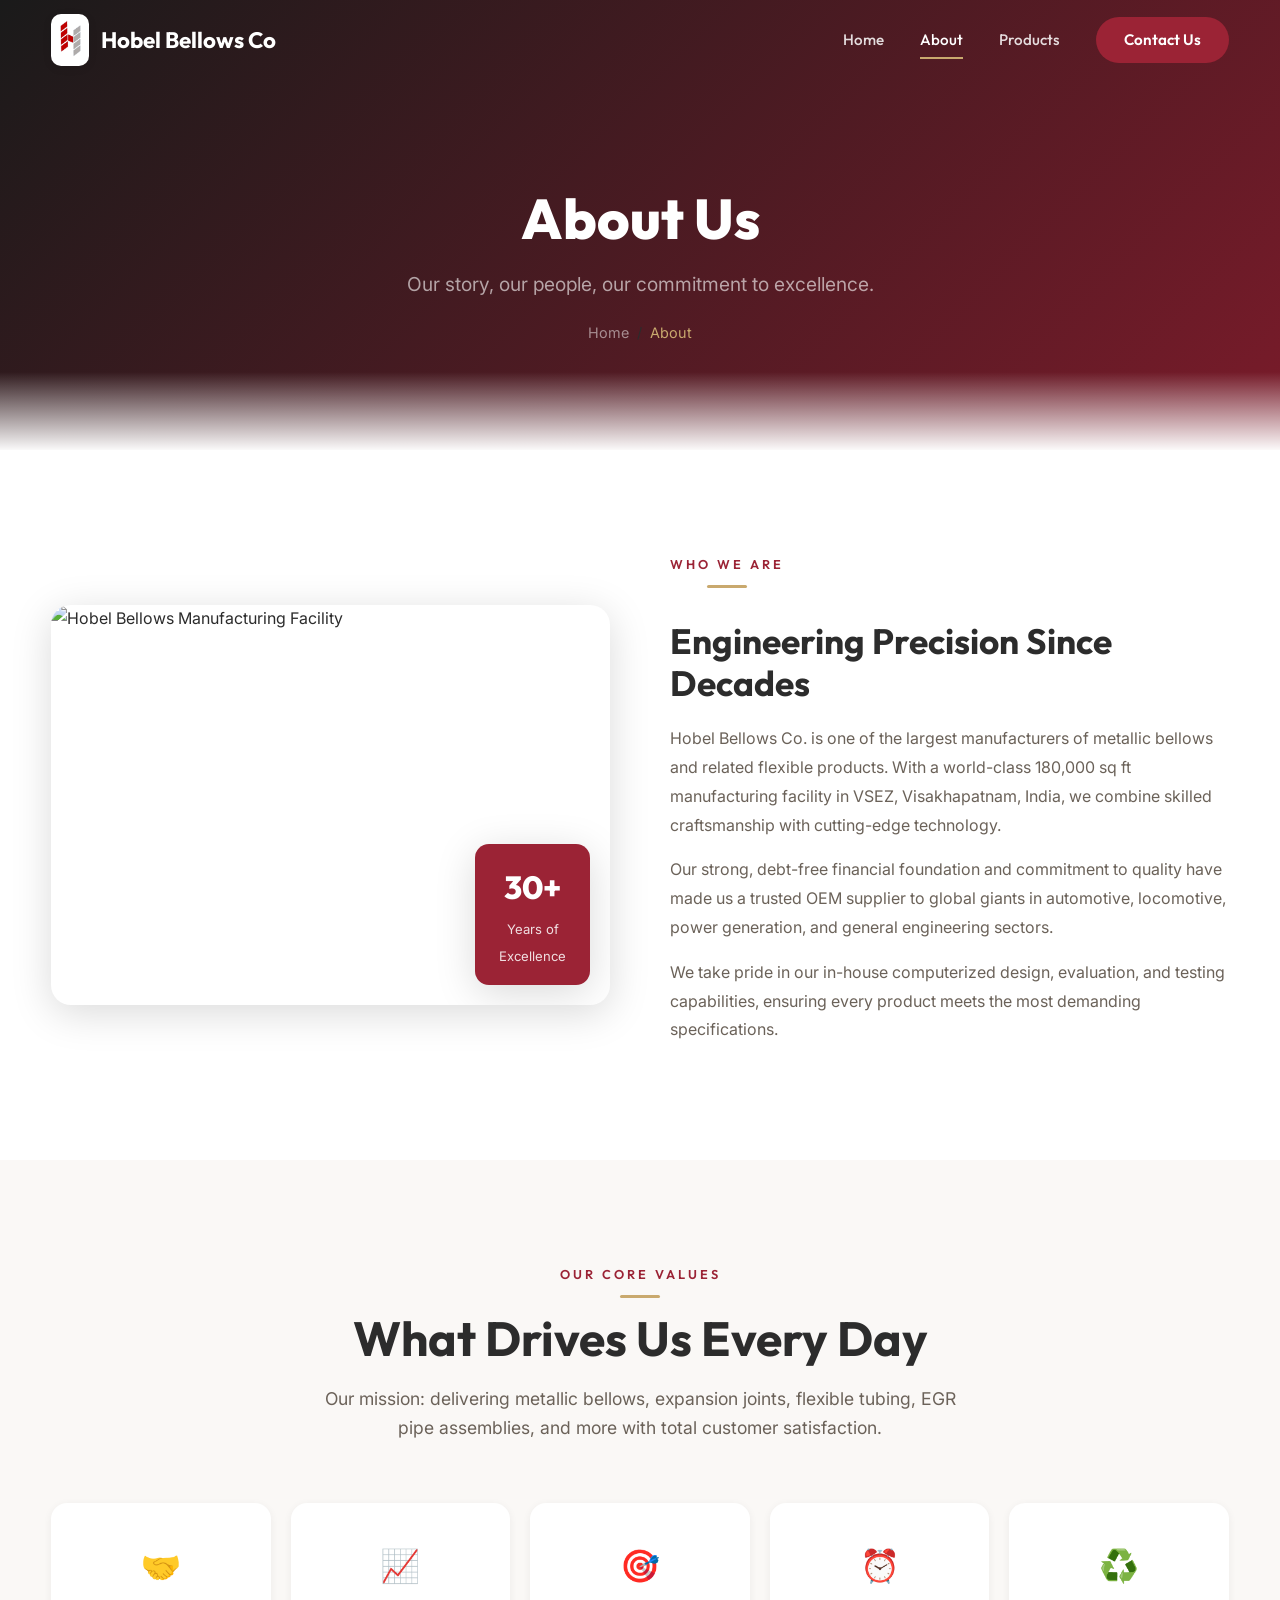
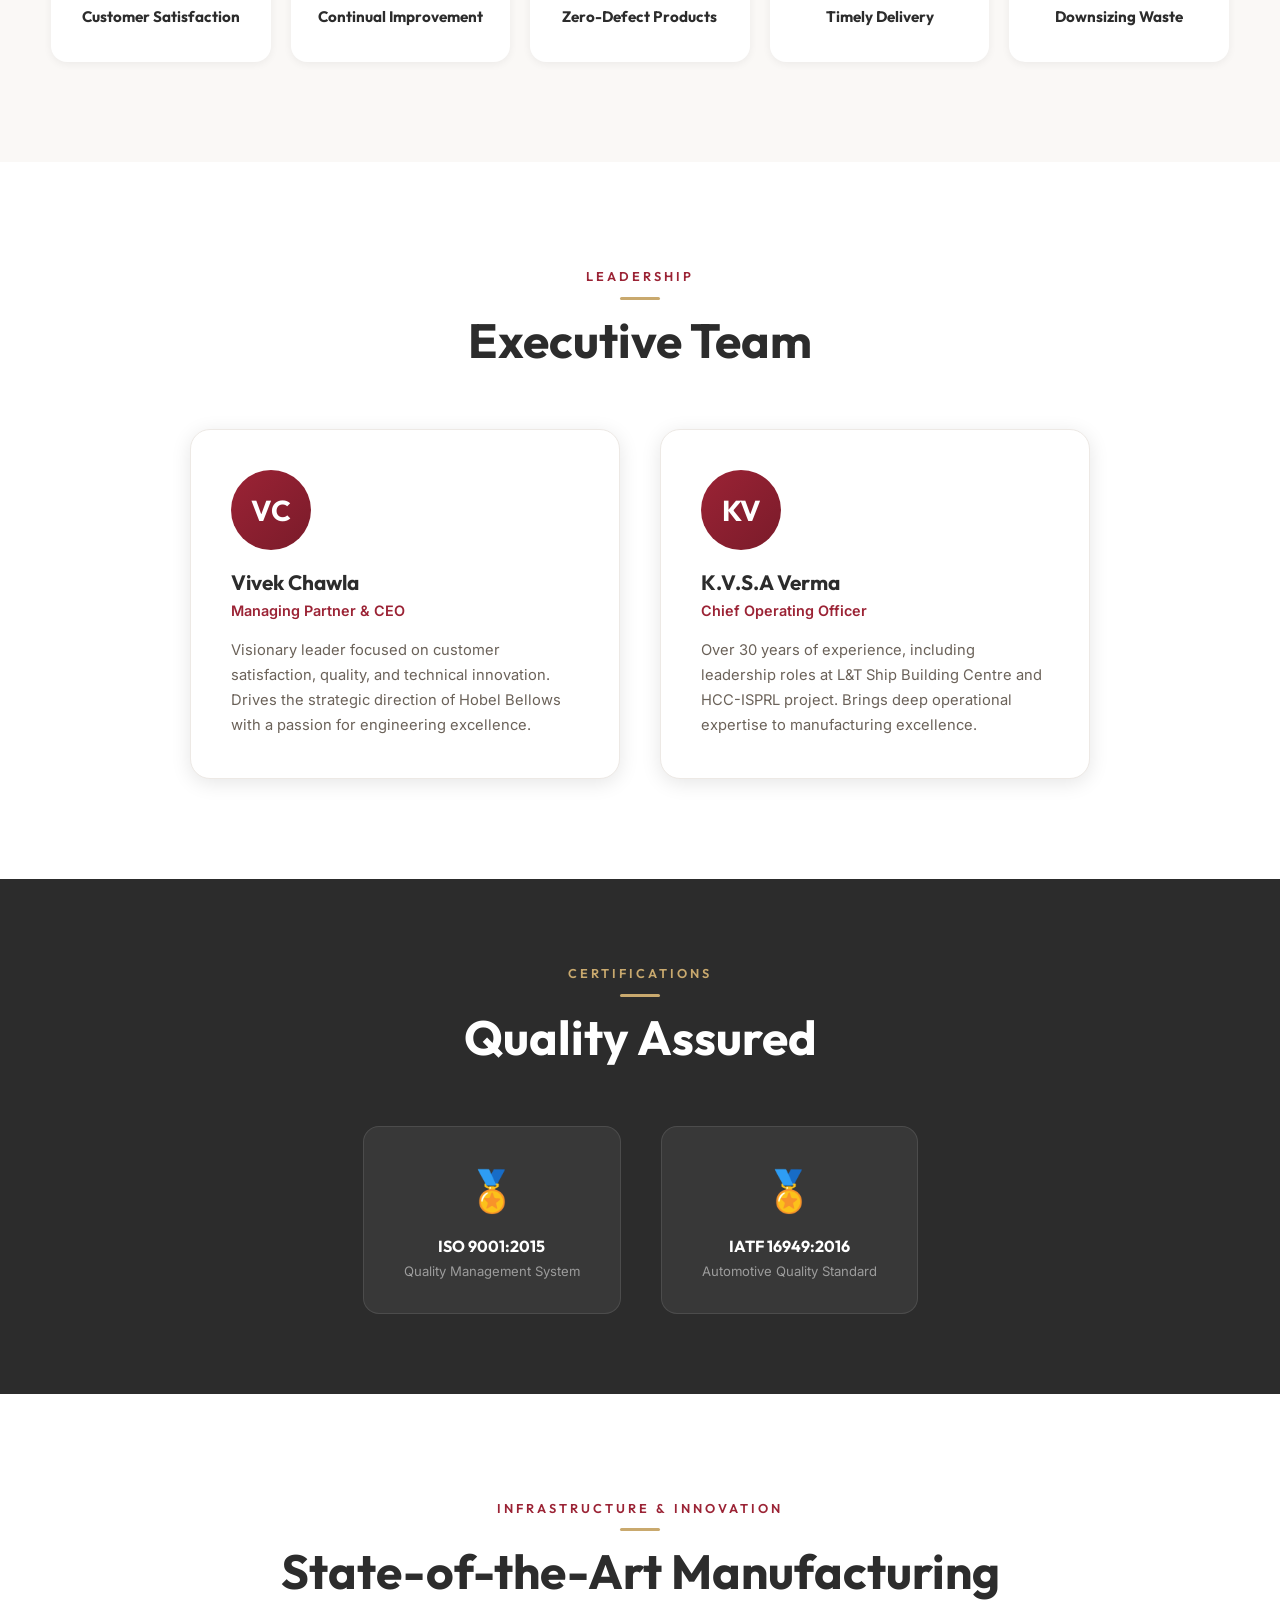
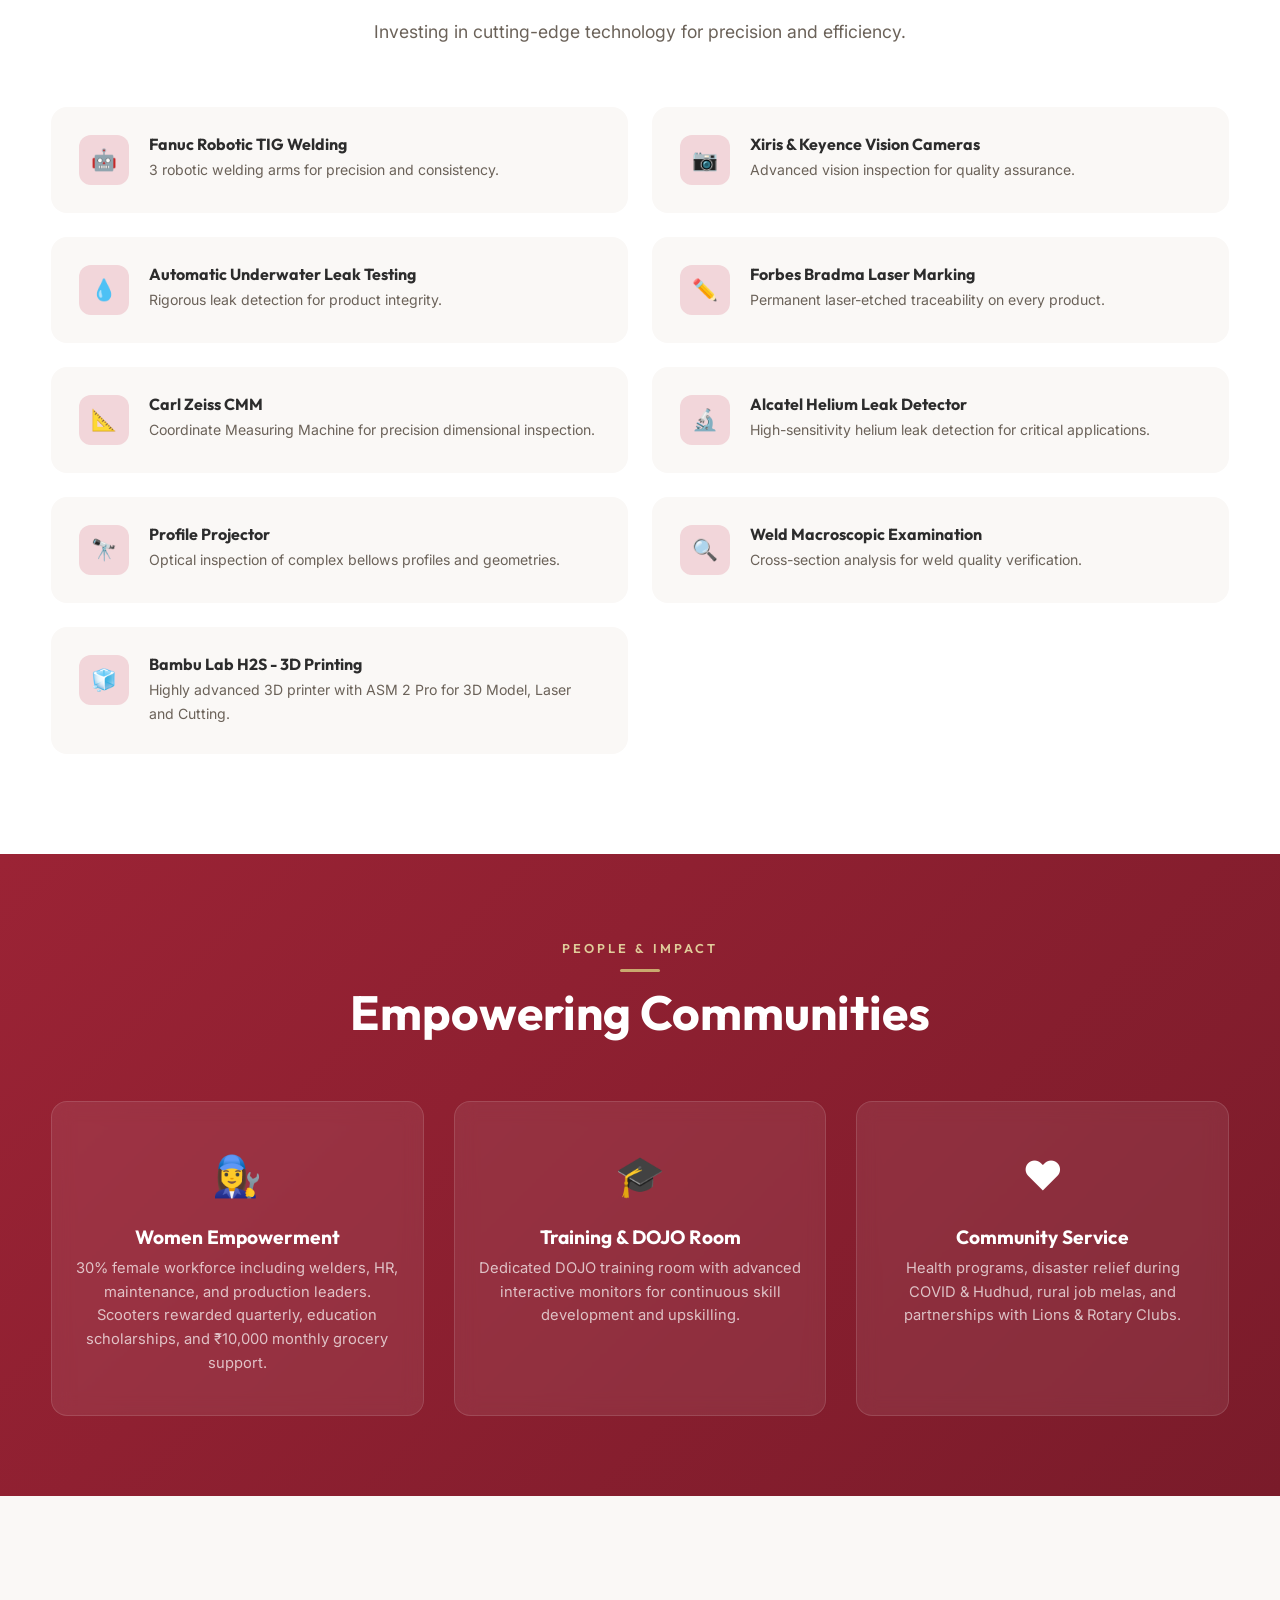
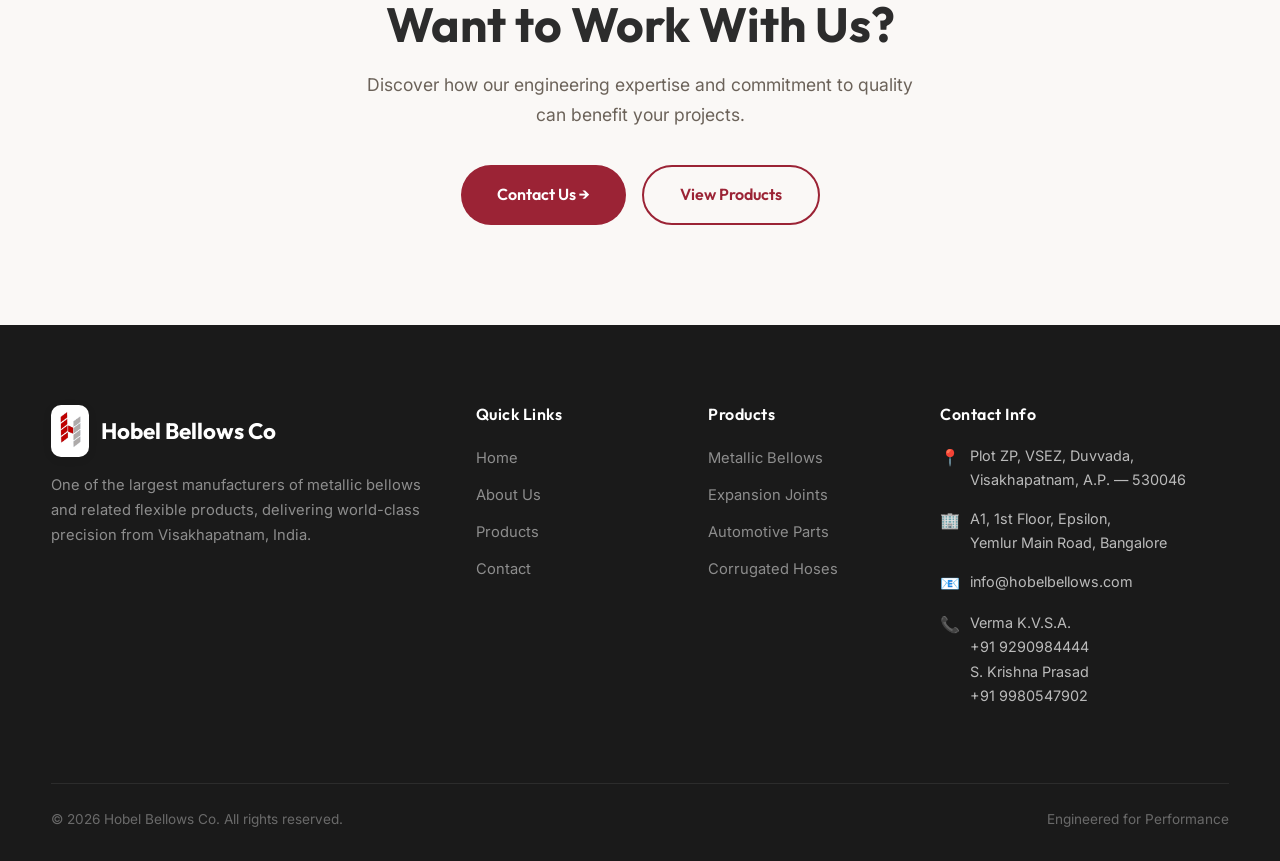
==== about.html @ 05cc666d "Initial Hobel Bellows company website" ====
<!DOCTYPE html>
<html lang="en">

<head>
    <meta charset="UTF-8">
    <meta name="viewport" content="width=device-width, initial-scale=1.0">
    <title>About Us — Hobel Bellows Co.</title>
    <meta name="description"
        content="Learn about Hobel Bellows Co. — our history, leadership, certifications, infrastructure, and commitment to quality and sustainability.">
    <link rel="stylesheet" href="css/style.css">
    <link rel="shortcut icon" type="image/x-icon" href="images/Favicon4.ico">
</head>

<body>

    <!-- ===== NAVBAR ===== -->
    <nav class="navbar" id="navbar">
        <div class="container">
            <a href="index.html" class="nav-logo">
                <img src="images/logo.png" alt="Hobel Bellows Logo" class="logo-img">
                Hobel Bellows Co
            </a>
            <div class="nav-links" id="navLinks">
                <a href="index.html">Home</a>
                <a href="about.html" class="active">About</a>
                <a href="products.html">Products</a>
                <a href="contact.html" class="nav-cta">Contact Us</a>
            </div>
            <button class="hamburger" id="hamburger" aria-label="Toggle navigation">
                <span></span><span></span><span></span>
            </button>
        </div>
    </nav>

    <!-- ===== PAGE HERO ===== -->
    <section class="page-hero">
        <div class="container">
            <h1>About Us</h1>
            <p>Our story, our people, our commitment to excellence.</p>
            <div class="breadcrumb">
                <a href="index.html">Home</a> / <span>About</span>
            </div>
        </div>
    </section>

    <!-- ===== COMPANY STORY ===== -->
    <section class="about-story">
        <div class="container">
            <div class="about-grid">
                <div class="about-img reveal-left">
                    <img src="images/HBC.JPG" alt="Hobel Bellows Manufacturing Facility">
                    <div class="experience-badge">
                        <span class="num">30+</span>
                        <span class="text">Years of<br>Excellence</span>
                    </div>
                </div>
                <div class="about-text reveal-right">
                    <div class="section-header" style="text-align: left; margin-bottom: 20px;">
                        <div class="label" style="padding-bottom: 12px;">Who We Are</div>
                    </div>
                    <h2>Engineering Precision Since Decades</h2>
                    <p>Hobel Bellows Co. is one of the largest manufacturers of metallic bellows and related flexible
                        products. With a world-class 180,000 sq ft manufacturing facility in VSEZ, Visakhapatnam, India,
                        we combine skilled craftsmanship with cutting-edge technology.</p>
                    <p>Our strong, debt-free financial foundation and commitment to quality have made us a trusted OEM
                        supplier to global giants in automotive, locomotive, power generation, and general engineering
                        sectors.</p>
                    <p>We take pride in our in-house computerized design, evaluation, and testing capabilities, ensuring
                        every product meets the most demanding specifications.</p>
                </div>
            </div>
        </div>
    </section>

    <!-- ===== MISSION & CORE VALUES ===== -->
    <section class="values-section">
        <div class="container">
            <div class="section-header reveal">
                <div class="label">Our Core Values</div>
                <h2>What Drives Us Every Day</h2>
                <p>Our mission: delivering metallic bellows, expansion joints, flexible tubing, EGR pipe assemblies, and
                    more with total customer satisfaction.</p>
            </div>
            <div class="values-grid">
                <div class="value-card reveal">
                    <div class="icon">🤝</div>
                    <h4>Customer Satisfaction</h4>
                </div>
                <div class="value-card reveal">
                    <div class="icon">📈</div>
                    <h4>Continual Improvement</h4>
                </div>
                <div class="value-card reveal">
                    <div class="icon">🎯</div>
                    <h4>Zero-Defect Products</h4>
                </div>
                <div class="value-card reveal">
                    <div class="icon">⏰</div>
                    <h4>Timely Delivery</h4>
                </div>
                <div class="value-card reveal">
                    <div class="icon">♻️</div>
                    <h4>Downsizing Waste</h4>
                </div>
            </div>
        </div>
    </section>

    <!-- ===== LEADERSHIP ===== -->
    <section class="leadership">
        <div class="container">
            <div class="section-header reveal">
                <div class="label">Leadership</div>
                <h2>Executive Team</h2>
            </div>
            <div class="leaders-grid">
                <div class="leader-card reveal">
                    <div class="avatar">VC</div>
                    <h3>Vivek Chawla</h3>
                    <div class="role">Managing Partner & CEO</div>
                    <p>Visionary leader focused on customer satisfaction, quality, and technical innovation. Drives the
                        strategic direction of Hobel Bellows with a passion for engineering excellence.</p>
                </div>
                <div class="leader-card reveal">
                    <div class="avatar">KV</div>
                    <h3>K.V.S.A Verma</h3>
                    <div class="role">Chief Operating Officer</div>
                    <p>Over 30 years of experience, including leadership roles at L&T Ship Building Centre and HCC-ISPRL
                        project. Brings deep operational expertise to manufacturing excellence.</p>
                </div>
            </div>
        </div>
    </section>

    <!-- ===== CERTIFICATIONS ===== -->
    <section class="certifications">
        <div class="container">
            <div class="section-header reveal">
                <div class="label" style="color: var(--gold);">Certifications</div>
                <h2 style="color: var(--white);">Quality Assured</h2>
            </div>
            <div class="cert-grid">
                <div class="cert-item reveal">
                    <div class="icon">🏅</div>
                    <h4>ISO 9001:2015</h4>
                    <p>Quality Management System</p>
                </div>
                <div class="cert-item reveal">
                    <div class="icon">🏅</div>
                    <h4>IATF 16949:2016</h4>
                    <p>Automotive Quality Standard</p>
                </div>
            </div>
        </div>
    </section>

    <!-- ===== INFRASTRUCTURE ===== -->
    <section class="infrastructure section-padding">
        <div class="container">
            <div class="section-header reveal">
                <div class="label">Infrastructure & Innovation</div>
                <h2>State-of-the-Art Manufacturing</h2>
                <p>Investing in cutting-edge technology for precision and efficiency.</p>
            </div>
            <div class="infra-grid">
                <div class="infra-card reveal">
                    <div class="icon">🤖</div>
                    <div>
                        <h4>Fanuc Robotic TIG Welding</h4>
                        <p>3 robotic welding arms for precision and consistency.</p>
                    </div>
                </div>
                <div class="infra-card reveal">
                    <div class="icon">📷</div>
                    <div>
                        <h4>Xiris & Keyence Vision Cameras</h4>
                        <p>Advanced vision inspection for quality assurance.</p>
                    </div>
                </div>
                <div class="infra-card reveal">
                    <div class="icon">💧</div>
                    <div>
                        <h4>Automatic Underwater Leak Testing</h4>
                        <p>Rigorous leak detection for product integrity.</p>
                    </div>
                </div>
                <div class="infra-card reveal">
                    <div class="icon">✏️</div>
                    <div>
                        <h4>Forbes Bradma Laser Marking</h4>
                        <p>Permanent laser-etched traceability on every product.</p>
                    </div>
                </div>
                <div class="infra-card reveal">
                    <div class="icon">📐</div>
                    <div>
                        <h4>Carl Zeiss CMM</h4>
                        <p>Coordinate Measuring Machine for precision dimensional inspection.</p>
                    </div>
                </div>
                <div class="infra-card reveal">
                    <div class="icon">🔬</div>
                    <div>
                        <h4>Alcatel Helium Leak Detector</h4>
                        <p>High-sensitivity helium leak detection for critical applications.</p>
                    </div>
                </div>
                <div class="infra-card reveal">
                    <div class="icon">🔭</div>
                    <div>
                        <h4>Profile Projector</h4>
                        <p>Optical inspection of complex bellows profiles and geometries.</p>
                    </div>
                </div>
                <div class="infra-card reveal">
                    <div class="icon">🔍</div>
                    <div>
                        <h4>Weld Macroscopic Examination</h4>
                        <p>Cross-section analysis for weld quality verification.</p>
                    </div>
                </div>
                <div class="infra-card reveal">
                    <div class="icon">🧊</div>
                    <div>
                        <h4>Bambu Lab H2S - 3D Printing</h4>
                        <p>Highly advanced 3D printer with ASM 2 Pro for 3D Model, Laser and Cutting.</p>
                    </div>
                </div>
            </div>
        </div>
    </section>

    <!-- ===== PEOPLE & CSR ===== -->
    <section class="sustainability" id="csr">
        <div class="container">
            <div class="section-header reveal">
                <div class="label" style="color: var(--gold-light);">People & Impact</div>
                <h2 style="color: var(--white);">Empowering Communities</h2>
            </div>
            <div class="sustain-grid">
                <div class="sustain-card reveal">
                    <div class="icon">👩‍🔧</div>
                    <h3>Women Empowerment</h3>
                    <p>30% female workforce including welders, HR, maintenance, and production leaders. Scooters
                        rewarded quarterly, education scholarships, and ₹10,000 monthly grocery support.</p>
                </div>
                <div class="sustain-card reveal">
                    <div class="icon">🎓</div>
                    <h3>Training & DOJO Room</h3>
                    <p>Dedicated DOJO training room with advanced interactive monitors for continuous skill development
                        and upskilling.</p>
                </div>
                <div class="sustain-card reveal">
                    <div class="icon">❤️</div>
                    <h3>Community Service</h3>
                    <p>Health programs, disaster relief during COVID & Hudhud, rural job melas, and partnerships with
                        Lions & Rotary Clubs.</p>
                </div>
            </div>
        </div>
    </section>

    <!-- ===== CTA ===== -->
    <section class="cta-section">
        <div class="container reveal">
            <h2>Want to Work With Us?</h2>
            <p>Discover how our engineering expertise and commitment to quality can benefit your projects.</p>
            <div class="cta-buttons">
                <a href="contact.html" class="btn btn-primary">Contact Us →</a>
                <a href="products.html" class="btn btn-outline-dark">View Products</a>
            </div>
        </div>
    </section>

    <!-- ===== FOOTER ===== -->
    <footer class="footer">
        <div class="container">
            <div class="footer-grid">
                <div class="footer-brand">
                    <a href="index.html" class="nav-logo" style="color: var(--white);">
                        <img src="images/logo.png" alt="Hobel Bellows Logo" class="logo-img">
                        Hobel Bellows Co
                    </a>
                    <p>One of the largest manufacturers of metallic bellows and related flexible products, delivering
                        world-class precision from Visakhapatnam, India.</p>
                </div>
                <div>
                    <h4>Quick Links</h4>
                    <ul class="footer-links">
                        <li><a href="index.html">Home</a></li>
                        <li><a href="about.html">About Us</a></li>
                        <li><a href="products.html">Products</a></li>
                        <li><a href="contact.html">Contact</a></li>
                    </ul>
                </div>
                <div>
                    <h4>Products</h4>
                    <ul class="footer-links">
                        <li><a href="products.html">Metallic Bellows</a></li>
                        <li><a href="products.html">Expansion Joints</a></li>
                        <li><a href="products.html">Automotive Parts</a></li>
                        <li><a href="products.html">Corrugated Hoses</a></li>
                    </ul>
                </div>
                <div>
                    <h4>Contact Info</h4>
                    <div class="footer-contact-item">
                        <span class="icon">📍</span>
                        <span>Plot ZP, VSEZ, Duvvada,<br>Visakhapatnam, A.P. — 530046</span>
                    </div>
                    <div class="footer-contact-item">
                        <span class="icon">🏢</span>
                        <span>A1, 1st Floor, Epsilon,<br>Yemlur Main Road, Bangalore</span>
                    </div>
                    <div class="footer-contact-item">
                        <span class="icon">📧</span>
                        <span>info@hobelbellows.com</span>
                    </div>
                    <div class="footer-contact-item">
                        <span class="icon">📞</span>
                        <span>Verma K.V.S.A.<br>+91 9290984444 <br>S. Krishna Prasad<br>+91 9980547902</span>
                    </div>
                </div>
            </div>
            <div class="footer-bottom">
                <span>© 2026 Hobel Bellows Co. All rights reserved.</span>
                <span>Engineered for Performance</span>
            </div>
        </div>
    </footer>

    <script src="js/main.js"></script>
</body>

</html>
---- css/style.css ----
/* ==========================================
   HOBEL BELLOWS CO. — GLOBAL STYLESHEET
   Theme: Brick Red + White
   ========================================== */

/* ---------- Google Fonts ---------- */
@import url('https://fonts.googleapis.com/css2?family=Outfit:wght@300;400;500;600;700;800&family=Inter:wght@300;400;500;600&display=swap');

/* ---------- CSS Custom Properties ---------- */
:root {
    /* Primary — Brick Red palette */
    --primary: #9B2335;
    --primary-dark: #7A1B2A;
    --primary-light: #C03A4B;
    --primary-pale: #F2D6DA;

    /* Neutrals */
    --white: #FFFFFF;
    --off-white: #FAF8F6;
    --gray-50: #F7F5F3;
    --gray-100: #EDE9E5;
    --gray-200: #D5CFC9;
    --gray-400: #A09890;
    --gray-600: #6B6259;
    --gray-800: #3A352F;
    --charcoal: #2C2C2C;
    --black: #1A1A1A;

    /* Accent */
    --gold: #C9A96E;
    --gold-light: #E0CC9A;

    /* Functional */
    --success: #2E7D32;
    --shadow-sm: 0 2px 8px rgba(0, 0, 0, 0.06);
    --shadow-md: 0 4px 20px rgba(0, 0, 0, 0.10);
    --shadow-lg: 0 8px 40px rgba(0, 0, 0, 0.15);
    --shadow-xl: 0 16px 60px rgba(0, 0, 0, 0.20);

    /* Layout */
    --max-width: 1280px;
    --nav-height: 80px;

    /* Transitions */
    --ease: cubic-bezier(0.4, 0, 0.2, 1);
}

/* ---------- Reset ---------- */
*,
*::before,
*::after {
    box-sizing: border-box;
    margin: 0;
    padding: 0;
}

html {
    scroll-behavior: smooth;
    font-size: 16px;
}

body {
    font-family: 'Inter', sans-serif;
    color: var(--charcoal);
    background: var(--white);
    line-height: 1.7;
    overflow-x: hidden;
}

img {
    max-width: 100%;
    height: auto;
    display: block;
}

a {
    text-decoration: none;
    color: inherit;
    transition: color 0.3s var(--ease);
}

ul {
    list-style: none;
}

h1,
h2,
h3,
h4,
h5,
h6 {
    font-family: 'Outfit', sans-serif;
    line-height: 1.2;
}

/* ---------- Utility ---------- */
.container {
    width: 92%;
    max-width: var(--max-width);
    margin: 0 auto;
}

.section-padding {
    padding: 100px 0;
}

.text-center {
    text-align: center;
}

.section-header {
    text-align: center;
    margin-bottom: 60px;
}

.section-header .label {
    display: inline-block;
    font-family: 'Outfit', sans-serif;
    font-size: 0.8rem;
    font-weight: 600;
    letter-spacing: 3px;
    text-transform: uppercase;
    color: var(--primary);
    margin-bottom: 12px;
    position: relative;
    padding-bottom: 12px;
}

.section-header .label::after {
    content: '';
    position: absolute;
    bottom: 0;
    left: 50%;
    transform: translateX(-50%);
    width: 40px;
    height: 3px;
    background: var(--gold);
    border-radius: 2px;
}

.section-header h2 {
    font-size: clamp(2rem, 4vw, 3rem);
    font-weight: 700;
    color: var(--charcoal);
    margin-bottom: 16px;
}

.section-header p {
    font-size: 1.1rem;
    color: var(--gray-600);
    max-width: 640px;
    margin: 0 auto;
}

/* ==========================================
   NAVBAR
   ========================================== */
.navbar {
    position: fixed;
    top: 0;
    left: 0;
    width: 100%;
    height: var(--nav-height);
    z-index: 1000;
    transition: all 0.4s var(--ease);
    background: transparent;
}

.navbar.scrolled {
    background: rgba(255, 255, 255, 0.97);
    backdrop-filter: blur(12px);
    box-shadow: var(--shadow-md);
}

.navbar .container {
    display: flex;
    align-items: center;
    justify-content: space-between;
    height: 100%;
}

.nav-logo {
    display: flex;
    align-items: center;
    gap: 12px;
    font-family: 'Outfit', sans-serif;
    font-weight: 700;
    font-size: 1.4rem;
    color: var(--white);
    transition: color 0.3s var(--ease);
}

.navbar.scrolled .nav-logo {
    color: var(--primary);
}

.nav-logo .logo-icon {
    width: 44px;
    height: 44px;
    background: var(--primary);
    border-radius: 12px;
    display: flex;
    align-items: center;
    justify-content: center;
    color: var(--white);
    font-size: 1.2rem;
    font-weight: 800;
}

.navbar.scrolled .nav-logo .logo-icon {
    background: var(--primary);
}

.nav-logo .logo-img {
    height: 52px;
    width: auto;
    object-fit: contain;
    border-radius: 10px;
    background: var(--white);
    padding: 4px;
    box-shadow: 0 2px 8px rgba(0, 0, 0, 0.1);
}

.nav-links {
    display: flex;
    align-items: center;
    gap: 36px;
}

.nav-links a {
    font-family: 'Outfit', sans-serif;
    font-weight: 500;
    font-size: 0.95rem;
    color: rgba(255, 255, 255, 0.85);
    position: relative;
    padding: 4px 0;
    transition: color 0.3s var(--ease);
}

.navbar.scrolled .nav-links a {
    color: var(--gray-600);
}

.nav-links a::after {
    content: '';
    position: absolute;
    bottom: -2px;
    left: 0;
    width: 0;
    height: 2px;
    background: var(--gold);
    transition: width 0.3s var(--ease);
}

.nav-links a:hover::after,
.nav-links a.active::after {
    width: 100%;
}

.nav-links a:hover,
.nav-links a.active {
    color: var(--white);
}

.navbar.scrolled .nav-links a:hover,
.navbar.scrolled .nav-links a.active {
    color: var(--primary);
}

.nav-cta {
    background: var(--primary) !important;
    color: var(--white) !important;
    padding: 10px 28px !important;
    border-radius: 50px;
    font-weight: 600 !important;
    transition: all 0.3s var(--ease) !important;
}

.nav-cta:hover {
    background: var(--primary-dark) !important;
    transform: translateY(-2px);
    box-shadow: 0 4px 15px rgba(155, 35, 53, 0.4);
}

.nav-cta::after {
    display: none !important;
}

/* Hamburger */
.hamburger {
    display: none;
    flex-direction: column;
    gap: 5px;
    cursor: pointer;
    z-index: 1001;
    background: none;
    border: none;
    padding: 5px;
}

.hamburger span {
    width: 28px;
    height: 2.5px;
    background: var(--white);
    border-radius: 4px;
    transition: all 0.3s var(--ease);
}

.navbar.scrolled .hamburger span {
    background: var(--charcoal);
}

.hamburger.active span:nth-child(1) {
    transform: rotate(45deg) translate(5px, 5px);
}

.hamburger.active span:nth-child(2) {
    opacity: 0;
}

.hamburger.active span:nth-child(3) {
    transform: rotate(-45deg) translate(5px, -5px);
}

/* ==========================================
   BUTTONS
   ========================================== */
.btn {
    display: inline-flex;
    align-items: center;
    gap: 8px;
    padding: 14px 36px;
    border-radius: 50px;
    font-family: 'Outfit', sans-serif;
    font-weight: 600;
    font-size: 1rem;
    cursor: pointer;
    border: none;
    transition: all 0.3s var(--ease);
    position: relative;
    overflow: hidden;
}

.btn-primary {
    background: var(--primary);
    color: var(--white);
}

.btn-primary:hover {
    background: var(--primary-dark);
    transform: translateY(-3px);
    box-shadow: 0 8px 25px rgba(155, 35, 53, 0.4);
}

.btn-outline {
    background: transparent;
    color: var(--white);
    border: 2px solid rgba(255, 255, 255, 0.5);
}

.btn-outline:hover {
    background: var(--white);
    color: var(--primary);
    border-color: var(--white);
    transform: translateY(-3px);
}

.btn-outline-dark {
    background: transparent;
    color: var(--primary);
    border: 2px solid var(--primary);
}

.btn-outline-dark:hover {
    background: var(--primary);
    color: var(--white);
    transform: translateY(-3px);
    box-shadow: 0 8px 25px rgba(155, 35, 53, 0.3);
}

/* ==========================================
   HERO SECTION
   ========================================== */
.hero {
    min-height: 100vh;
    display: flex;
    align-items: center;
    position: relative;
    background: linear-gradient(135deg, var(--black) 0%, var(--primary-dark) 50%, var(--primary) 100%);
    overflow: hidden;
}

.hero::before {
    content: '';
    position: absolute;
    inset: 0;
    background: url('../images/RB3.JPG') center/cover no-repeat;
    opacity: 0.15;
    z-index: 0;
}

.hero::after {
    content: '';
    position: absolute;
    bottom: -2px;
    left: 0;
    width: 100%;
    height: 120px;
    background: linear-gradient(to top, var(--white), transparent);
    z-index: 1;
}

.hero .container {
    position: relative;
    z-index: 2;
}

.hero-content {
    max-width: 720px;
    padding-top: 80px;
}

.hero-badge {
    display: inline-flex;
    align-items: center;
    gap: 8px;
    background: rgba(255, 255, 255, 0.1);
    backdrop-filter: blur(10px);
    border: 1px solid rgba(255, 255, 255, 0.15);
    padding: 8px 20px;
    border-radius: 50px;
    font-size: 0.85rem;
    color: var(--gold-light);
    font-weight: 500;
    margin-bottom: 24px;
}

.hero-badge span {
    animation: pulse-dot 2s infinite;
}

@keyframes pulse-dot {

    0%,
    100% {
        opacity: 1;
    }

    50% {
        opacity: 0.4;
    }
}

.hero h1 {
    font-size: clamp(2.8rem, 6vw, 4.5rem);
    font-weight: 800;
    color: var(--white);
    margin-bottom: 20px;
    line-height: 1.1;
}

.hero h1 .highlight {
    background: linear-gradient(135deg, var(--gold-light), var(--gold));
    -webkit-background-clip: text;
    -webkit-text-fill-color: transparent;
    background-clip: text;
}

.hero p {
    font-size: 1.2rem;
    color: rgba(255, 255, 255, 0.75);
    margin-bottom: 36px;
    max-width: 560px;
    line-height: 1.8;
}

.hero-buttons {
    display: flex;
    gap: 16px;
    flex-wrap: wrap;
}

.hero-visual {
    position: absolute;
    right: -5%;
    top: 50%;
    transform: translateY(-50%);
    width: 500px;
    height: 500px;
    border-radius: 50%;
    background: radial-gradient(circle, rgba(155, 35, 53, 0.3) 0%, transparent 70%);
    filter: blur(60px);
    z-index: 0;
}

/* ==========================================
   STATS SECTION
   ========================================== */
.stats {
    padding: 80px 0;
    background: var(--off-white);
    position: relative;
}

.stats-grid {
    display: grid;
    grid-template-columns: repeat(4, 1fr);
    gap: 30px;
}

.stat-card {
    text-align: center;
    padding: 40px 20px;
    background: var(--white);
    border-radius: 16px;
    box-shadow: var(--shadow-sm);
    position: relative;
    overflow: hidden;
    transition: transform 0.3s var(--ease), box-shadow 0.3s var(--ease);
}

.stat-card:hover {
    transform: translateY(-6px);
    box-shadow: var(--shadow-lg);
}

.stat-card::before {
    content: '';
    position: absolute;
    top: 0;
    left: 0;
    width: 100%;
    height: 4px;
    background: linear-gradient(90deg, var(--primary), var(--gold));
}

.stat-icon {
    width: 60px;
    height: 60px;
    border-radius: 14px;
    background: var(--primary-pale);
    display: flex;
    align-items: center;
    justify-content: center;
    margin: 0 auto 16px;
    font-size: 1.5rem;
}

.stat-number {
    font-family: 'Outfit', sans-serif;
    font-size: 2.8rem;
    font-weight: 800;
    color: var(--primary);
    line-height: 1;
    margin-bottom: 4px;
}

.stat-label {
    font-size: 0.95rem;
    color: var(--gray-600);
    font-weight: 500;
}

/* ==========================================
   PRODUCTS OVERVIEW
   ========================================== */
.products-overview {
    padding: 100px 0;
    background: var(--white);
}

.products-grid {
    display: grid;
    grid-template-columns: repeat(3, 1fr);
    gap: 30px;
}

.product-card {
    border-radius: 20px;
    overflow: hidden;
    background: var(--white);
    box-shadow: var(--shadow-md);
    transition: transform 0.4s var(--ease), box-shadow 0.4s var(--ease);
    position: relative;
}

.product-card:hover {
    transform: translateY(-10px);
    box-shadow: var(--shadow-xl);
}

.product-card-img {
    height: 240px;
    overflow: hidden;
    position: relative;
}

.product-card-img img {
    width: 100%;
    height: 100%;
    object-fit: cover;
    transition: transform 0.5s var(--ease);
}

.product-card:hover .product-card-img img {
    transform: scale(1.08);
}

.product-card-img .overlay {
    position: absolute;
    inset: 0;
    background: linear-gradient(to top, rgba(0, 0, 0, 0.6), transparent);
}

.product-card-body {
    padding: 28px;
}

.product-card-body h3 {
    font-size: 1.3rem;
    font-weight: 700;
    color: var(--charcoal);
    margin-bottom: 10px;
}

.product-card-body p {
    font-size: 0.95rem;
    color: var(--gray-600);
    margin-bottom: 20px;
}

.product-card-body .card-link {
    font-family: 'Outfit', sans-serif;
    font-weight: 600;
    color: var(--primary);
    display: inline-flex;
    align-items: center;
    gap: 6px;
    transition: gap 0.3s var(--ease);
}

.product-card-body .card-link:hover {
    gap: 12px;
}

/* ==========================================
   CUSTOMERS SECTION
   ========================================== */
.customers {
    padding: 100px 0;
    background: var(--off-white);
}

.customers-grid {
    display: grid;
    grid-template-columns: repeat(3, 1fr);
    gap: 30px;
    max-width: 960px;
    margin: 0 auto;
}

.customer-card {
    background: var(--white);
    border-radius: 16px;
    padding: 36px 28px;
    display: flex;
    flex-direction: column;
    align-items: center;
    justify-content: center;
    text-align: center;
    box-shadow: var(--shadow-sm);
    border: 1px solid var(--gray-100);
    transition: all 0.4s var(--ease);
    min-height: 140px;
    position: relative;
    overflow: hidden;
}

.customer-card::before {
    content: '';
    position: absolute;
    inset: 0;
    border-radius: 16px;
    border: 2px solid transparent;
    transition: border-color 0.4s var(--ease);
}

.customer-card:hover {
    transform: translateY(-6px);
    box-shadow: var(--shadow-lg);
}

.customer-card:hover::before {
    border-color: var(--primary-pale);
}

.customer-card .customer-name {
    font-family: 'Outfit', sans-serif;
    font-size: 1.2rem;
    font-weight: 700;
    color: var(--charcoal);
    letter-spacing: 0.5px;
}

.customer-card .customer-division {
    font-size: 0.82rem;
    color: var(--gray-400);
    margin-top: 6px;
    font-weight: 500;
}

.customer-card .customer-icon {
    width: 56px;
    height: 56px;
    border-radius: 50%;
    background: var(--primary-pale);
    display: flex;
    align-items: center;
    justify-content: center;
    margin-bottom: 14px;
    font-size: 1.4rem;
    color: var(--primary);
    font-weight: 700;
    font-family: 'Outfit', sans-serif;
}

.customer-card .customer-logo {
    width: 80px;
    height: 80px;
    object-fit: contain;
    margin-bottom: 14px;
    border-radius: 8px;
}

/* ==========================================
   GLOBAL FOOTPRINTS — SVG MAP
   ========================================== */
.global-footprint {
    padding: 100px 0;
    background: var(--charcoal);
    color: var(--white);
    position: relative;
    overflow: hidden;
}

.global-footprint::before {
    content: '';
    position: absolute;
    top: -100px;
    right: -100px;
    width: 400px;
    height: 400px;
    border-radius: 50%;
    background: radial-gradient(circle, rgba(155, 35, 53, 0.2), transparent 70%);
}

.global-footprint .section-header .label {
    color: var(--gold);
}

.global-footprint .section-header h2 {
    color: var(--white);
}

.global-footprint .section-header p {
    color: rgba(255, 255, 255, 0.6);
}

.map-container {
    position: relative;
    max-width: 1000px;
    margin: 0 auto;
    padding: 20px;
}

.world-map-svg {
    width: 100%;
    height: auto;
}

.world-map-svg .land {
    fill: rgba(255, 255, 255, 0.08);
    stroke: rgba(255, 255, 255, 0.15);
    stroke-width: 0.5;
}

.world-map-img {
    width: 100%;
    height: auto;
    border-radius: 12px;
    opacity: 0.85;
}

.map-marker {
    position: absolute;
    transform: translate(-50%, -50%);
    z-index: 5;
}

.map-marker .dot {
    width: 8px;
    height: 8px;
    border-radius: 50%;
    background: var(--primary-light);
    position: relative;
    cursor: pointer;
    transition: transform 0.3s var(--ease);
}

.map-marker .dot::before {
    content: '';
    position: absolute;
    inset: -6px;
    border-radius: 50%;
    border: 2px solid var(--primary-light);
    animation: marker-pulse 2s infinite;
}

.map-marker:hover .dot {
    transform: scale(0.5);
}

.map-marker .tooltip {
    position: absolute;
    bottom: calc(100% + 12px);
    left: 50%;
    transform: translateX(-50%);
    background: var(--white);
    color: var(--charcoal);
    padding: 8px 16px;
    border-radius: 8px;
    font-size: 0.82rem;
    font-weight: 600;
    white-space: nowrap;
    box-shadow: var(--shadow-md);
    opacity: 0;
    pointer-events: none;
    transition: opacity 0.3s var(--ease), transform 0.3s var(--ease);
    transform: translateX(-50%) translateY(4px);
}

.map-marker .tooltip::after {
    content: '';
    position: absolute;
    top: 100%;
    left: 50%;
    transform: translateX(-50%);
    border: 6px solid transparent;
    border-top-color: var(--white);
}

.map-marker:hover .tooltip {
    opacity: 1;
    transform: translateX(-50%) translateY(0);
}

@keyframes marker-pulse {
    0% {
        transform: scale(1);
        opacity: 0.8;
    }

    50% {
        transform: scale(1.5);
        opacity: 0;
    }

    100% {
        transform: scale(1);
        opacity: 0;
    }
}

.map-legend {
    display: flex;
    justify-content: center;
    gap: 40px;
    margin-top: 40px;
    flex-wrap: wrap;
}

.map-legend-item {
    display: flex;
    align-items: center;
    gap: 10px;
    font-size: 0.9rem;
    color: rgba(255, 255, 255, 0.7);
}

.map-legend-item .legend-dot {
    width: 12px;
    height: 12px;
    border-radius: 50%;
    background: var(--primary-light);
}

.map-legend-item .legend-dot.hq {
    background: var(--gold);
}

/* Marker variations */
.map-marker.hq .dot {
    background: var(--gold);
    width: 8px;
    height: 8px;
}

.map-marker.hq .dot::before {
    border-color: var(--gold);
    inset: -8px;
}

/* ==========================================
   SUSTAINABILITY
   ========================================== */
.sustainability {
    padding: 80px 0;
    background: linear-gradient(135deg, var(--primary) 0%, var(--primary-dark) 100%);
    color: var(--white);
}

.sustain-grid {
    display: grid;
    grid-template-columns: repeat(3, 1fr);
    gap: 30px;
}

.sustain-card {
    text-align: center;
    padding: 40px 24px;
    background: rgba(255, 255, 255, 0.08);
    backdrop-filter: blur(10px);
    border: 1px solid rgba(255, 255, 255, 0.12);
    border-radius: 16px;
    transition: all 0.3s var(--ease);
}

.sustain-card:hover {
    background: rgba(255, 255, 255, 0.14);
    transform: translateY(-4px);
}

.sustain-card .icon {
    font-size: 2.5rem;
    margin-bottom: 16px;
}

.sustain-card h3 {
    font-size: 1.2rem;
    margin-bottom: 8px;
}

.sustain-card p {
    font-size: 0.92rem;
    color: rgba(255, 255, 255, 0.7);
    line-height: 1.6;
}

/* ==========================================
   CTA / QUICK CONTACT
   ========================================== */
.cta-section {
    padding: 100px 0;
    background: var(--off-white);
    text-align: center;
}

.cta-section h2 {
    font-size: clamp(2rem, 4vw, 3rem);
    font-weight: 700;
    color: var(--charcoal);
    margin-bottom: 16px;
}

.cta-section p {
    font-size: 1.1rem;
    color: var(--gray-600);
    margin-bottom: 36px;
    max-width: 560px;
    margin-left: auto;
    margin-right: auto;
}

.cta-buttons {
    display: flex;
    gap: 16px;
    justify-content: center;
    flex-wrap: wrap;
}

/* ==========================================
   FOOTER
   ========================================== */
.footer {
    background: var(--black);
    color: rgba(255, 255, 255, 0.7);
    padding: 80px 0 30px;
}

.footer-grid {
    display: grid;
    grid-template-columns: 2fr 1fr 1fr 1.5fr;
    gap: 40px;
    margin-bottom: 60px;
}

.footer-brand p {
    margin-top: 16px;
    font-size: 0.92rem;
    line-height: 1.7;
    color: rgba(255, 255, 255, 0.5);
}

.footer h4 {
    font-family: 'Outfit', sans-serif;
    font-weight: 600;
    font-size: 1rem;
    color: var(--white);
    margin-bottom: 20px;
    letter-spacing: 0.5px;
}

.footer-links li {
    margin-bottom: 10px;
}

.footer-links a {
    font-size: 0.92rem;
    color: rgba(255, 255, 255, 0.5);
    transition: color 0.3s var(--ease), padding-left 0.3s var(--ease);
}

.footer-links a:hover {
    color: var(--gold);
    padding-left: 6px;
}

.footer-contact-item {
    display: flex;
    gap: 10px;
    margin-bottom: 14px;
    font-size: 0.9rem;
}

.footer-contact-item .icon {
    color: var(--primary-light);
    font-size: 1rem;
}

.footer-bottom {
    border-top: 1px solid rgba(255, 255, 255, 0.08);
    padding-top: 24px;
    display: flex;
    justify-content: space-between;
    align-items: center;
    font-size: 0.85rem;
    color: rgba(255, 255, 255, 0.35);
}

/* ==========================================
   ABOUT PAGE
   ========================================== */
/* Page Hero (inner pages) */
.page-hero {
    min-height: 50vh;
    display: flex;
    align-items: center;
    justify-content: right;
    position: relative;
    background: linear-gradient(135deg, var(--black) 0%, var(--primary-dark) 100%);
    text-align: center;
    padding-top: var(--nav-height);
}

.page-hero::before {
    content: '';
    position: absolute;
    inset: 0;
    background: url('../images/HBC.JPG') center/cover no-repeat;
    opacity: 0.1;
}

.page-hero::after {
    content: '';
    position: absolute;
    bottom: -2px;
    left: 0;
    width: 100%;
    height: 80px;
    background: linear-gradient(to top, var(--white), transparent);
}

.page-hero .container {
    position: relative;
    z-index: 2;
}

.page-hero h1 {
    font-size: clamp(2.5rem, 5vw, 3.5rem);
    font-weight: 800;
    color: var(--white);
    margin-bottom: 16px;
}

.page-hero p {
    font-size: 1.2rem;
    color: rgba(255, 255, 255, 0.6);
    max-width: 600px;
    margin: 0 auto;
}

.breadcrumb {
    display: flex;
    justify-content: center;
    gap: 8px;
    margin-top: 20px;
    font-size: 0.9rem;
}

.breadcrumb a {
    color: rgba(255, 255, 255, 0.5);
}

.breadcrumb a:hover {
    color: var(--gold);
}

.breadcrumb span {
    color: var(--gold);
}

/* About content */
.about-story {
    padding: 100px 0;
}

.about-grid {
    display: grid;
    grid-template-columns: 1fr 1fr;
    gap: 60px;
    align-items: center;
}

.about-img {
    border-radius: 20px;
    overflow: hidden;
    box-shadow: var(--shadow-lg);
    position: relative;
}

.about-img img {
    width: 100%;
    height: 400px;
    object-fit: cover;
}

.about-img .experience-badge {
    position: absolute;
    bottom: 20px;
    right: 20px;
    background: var(--primary);
    color: var(--white);
    padding: 16px 24px;
    border-radius: 14px;
    text-align: center;
    box-shadow: var(--shadow-lg);
}

.experience-badge .num {
    font-family: 'Outfit', sans-serif;
    font-size: 2rem;
    font-weight: 800;
    display: block;
}

.experience-badge .text {
    font-size: 0.82rem;
    opacity: 0.85;
}

.about-text h2 {
    font-size: 2.2rem;
    font-weight: 700;
    margin-bottom: 20px;
}

.about-text p {
    color: var(--gray-600);
    margin-bottom: 16px;
    line-height: 1.8;
}

/* Core values */
.values-section {
    padding: 100px 0;
    background: var(--off-white);
}

.values-grid {
    display: grid;
    grid-template-columns: repeat(5, 1fr);
    gap: 20px;
}

.value-card {
    text-align: center;
    padding: 36px 16px;
    background: var(--white);
    border-radius: 16px;
    box-shadow: var(--shadow-sm);
    transition: all 0.3s var(--ease);
}

.value-card:hover {
    transform: translateY(-6px);
    box-shadow: var(--shadow-md);
}

.value-card .icon {
    font-size: 2rem;
    margin-bottom: 14px;
}

.value-card h4 {
    font-size: 0.95rem;
    font-weight: 700;
    color: var(--charcoal);
}

/* Leadership */
.leadership {
    padding: 100px 0;
}

.leaders-grid {
    display: grid;
    grid-template-columns: repeat(2, 1fr);
    gap: 40px;
    max-width: 900px;
    margin: 0 auto;
}

.leader-card {
    background: var(--white);
    border-radius: 20px;
    padding: 40px;
    box-shadow: var(--shadow-md);
    border: 1px solid var(--gray-100);
    transition: all 0.3s var(--ease);
}

.leader-card:hover {
    transform: translateY(-6px);
    box-shadow: var(--shadow-lg);
}

.leader-card .avatar {
    width: 80px;
    height: 80px;
    border-radius: 50%;
    background: linear-gradient(135deg, var(--primary), var(--primary-dark));
    display: flex;
    align-items: center;
    justify-content: center;
    color: var(--white);
    font-family: 'Outfit', sans-serif;
    font-size: 1.8rem;
    font-weight: 700;
    margin-bottom: 20px;
}

.leader-card h3 {
    font-size: 1.3rem;
    font-weight: 700;
    color: var(--charcoal);
    margin-bottom: 4px;
}

.leader-card .role {
    font-size: 0.9rem;
    color: var(--primary);
    font-weight: 600;
    margin-bottom: 14px;
}

.leader-card p {
    font-size: 0.92rem;
    color: var(--gray-600);
    line-height: 1.7;
}

/* Certifications */
.certifications {
    padding: 80px 0;
    background: var(--charcoal);
    color: var(--white);
}

.cert-grid {
    display: flex;
    justify-content: center;
    gap: 40px;
    flex-wrap: wrap;
}

.cert-item {
    text-align: center;
    padding: 30px 40px;
    background: rgba(255, 255, 255, 0.06);
    border: 1px solid rgba(255, 255, 255, 0.1);
    border-radius: 16px;
    transition: all 0.3s var(--ease);
}

.cert-item:hover {
    background: rgba(255, 255, 255, 0.1);
    transform: translateY(-4px);
}

.cert-item .icon {
    font-size: 2.5rem;
    margin-bottom: 12px;
}

.cert-item h4 {
    font-size: 1rem;
    margin-bottom: 4px;
}

.cert-item p {
    font-size: 0.82rem;
    color: rgba(255, 255, 255, 0.5);
}

/* Infrastructure */
.infrastructure {
    padding: 100px 0;
}

.infra-grid {
    display: grid;
    grid-template-columns: repeat(2, 1fr);
    gap: 24px;
}

.infra-card {
    display: flex;
    gap: 20px;
    padding: 28px;
    background: var(--off-white);
    border-radius: 16px;
    transition: all 0.3s var(--ease);
}

.infra-card:hover {
    background: var(--white);
    box-shadow: var(--shadow-md);
    transform: translateY(-3px);
}

.infra-card .icon {
    width: 50px;
    height: 50px;
    border-radius: 12px;
    background: var(--primary-pale);
    display: flex;
    align-items: center;
    justify-content: center;
    font-size: 1.3rem;
    flex-shrink: 0;
}

.infra-card h4 {
    font-size: 1rem;
    font-weight: 700;
    color: var(--charcoal);
    margin-bottom: 4px;
}

.infra-card p {
    font-size: 0.88rem;
    color: var(--gray-600);
}

/* ==========================================
   PRODUCTS PAGE
   ========================================== */
/* Filter tabs */
.filter-tabs {
    display: flex;
    justify-content: center;
    gap: 12px;
    margin-bottom: 50px;
    flex-wrap: wrap;
}

.filter-btn {
    padding: 10px 28px;
    border-radius: 50px;
    border: 2px solid var(--gray-200);
    background: transparent;
    color: var(--gray-600);
    font-family: 'Outfit', sans-serif;
    font-weight: 600;
    font-size: 0.92rem;
    cursor: pointer;
    transition: all 0.3s var(--ease);
}

.filter-btn.active,
.filter-btn:hover {
    background: var(--primary);
    color: var(--white);
    border-color: var(--primary);
}

/* Product detail cards */
.products-detail-grid {
    display: grid;
    grid-template-columns: repeat(auto-fill, minmax(340px, 1fr));
    gap: 30px;
}

.product-detail-card {
    background: var(--white);
    border-radius: 20px;
    overflow: hidden;
    box-shadow: var(--shadow-sm);
    border: 1px solid var(--gray-100);
    transition: all 0.4s var(--ease);
}

.product-detail-card:hover {
    transform: translateY(-8px);
    box-shadow: var(--shadow-lg);
}

.product-detail-card .card-img {
    height: 220px;
    overflow: hidden;
    background: linear-gradient(135deg, var(--gray-50), var(--gray-100));
    display: flex;
    align-items: center;
    justify-content: center;
    font-size: 4rem;
    position: relative;
}

.product-detail-card .card-img .category-tag {
    position: absolute;
    top: 16px;
    right: 16px;
    background: var(--primary);
    color: var(--white);
    padding: 4px 14px;
    border-radius: 50px;
    font-size: 0.75rem;
    font-weight: 600;
}

.product-detail-card .card-content {
    padding: 28px;
}

.product-detail-card .card-content h3 {
    font-size: 1.15rem;
    font-weight: 700;
    color: var(--charcoal);
    margin-bottom: 8px;
}

.product-detail-card .card-content p {
    font-size: 0.9rem;
    color: var(--gray-600);
    line-height: 1.6;
    margin-bottom: 16px;
}

.product-detail-card .specs {
    display: flex;
    flex-wrap: wrap;
    gap: 8px;
}

.product-detail-card .spec-tag {
    background: var(--gray-50);
    padding: 4px 12px;
    border-radius: 6px;
    font-size: 0.78rem;
    color: var(--gray-600);
    font-weight: 500;
}

/* Engineering tools */
.engineering {
    padding: 100px 0;
    background: var(--off-white);
}

.eng-grid {
    display: grid;
    grid-template-columns: repeat(3, 1fr);
    gap: 30px;
}

.eng-card {
    text-align: center;
    padding: 44px 28px;
    background: var(--white);
    border-radius: 20px;
    box-shadow: var(--shadow-sm);
    border: 1px solid var(--gray-100);
    transition: all 0.3s var(--ease);
}

.eng-card:hover {
    transform: translateY(-6px);
    box-shadow: var(--shadow-md);
}

.eng-card .icon {
    font-size: 2.5rem;
    margin-bottom: 16px;
}

.eng-card h3 {
    font-size: 1.2rem;
    font-weight: 700;
    margin-bottom: 8px;
}

.eng-card p {
    font-size: 0.92rem;
    color: var(--gray-600);
}

/* Industries */
.industries {
    padding: 100px 0;
}

.industries-grid {
    display: grid;
    grid-template-columns: repeat(4, 1fr);
    gap: 24px;
}

.industry-card {
    text-align: center;
    padding: 40px 20px;
    border-radius: 16px;
    background: var(--off-white);
    transition: all 0.3s var(--ease);
    border: 1px solid transparent;
}

.industry-card:hover {
    border-color: var(--primary-pale);
    background: var(--white);
    box-shadow: var(--shadow-md);
    transform: translateY(-4px);
}

.industry-card .icon {
    font-size: 2.5rem;
    margin-bottom: 14px;
}

.industry-card h4 {
    font-size: 1rem;
    font-weight: 700;
    color: var(--charcoal);
}

/* ==========================================
   CONTACT PAGE
   ========================================== */
.contact-content {
    padding: 100px 0;
}

.contact-grid {
    display: grid;
    grid-template-columns: 1fr 1fr;
    gap: 60px;
}

.contact-info-cards {
    display: flex;
    flex-direction: column;
    gap: 24px;
}

.contact-card {
    display: flex;
    gap: 20px;
    padding: 28px;
    background: var(--off-white);
    border-radius: 16px;
    transition: all 0.3s var(--ease);
}

.contact-card:hover {
    background: var(--white);
    box-shadow: var(--shadow-md);
    transform: translateX(6px);
}

.contact-card .icon {
    width: 54px;
    height: 54px;
    border-radius: 14px;
    background: var(--primary);
    display: flex;
    align-items: center;
    justify-content: center;
    color: var(--white);
    font-size: 1.3rem;
    flex-shrink: 0;
}

.contact-card h4 {
    font-size: 1rem;
    font-weight: 700;
    color: var(--charcoal);
    margin-bottom: 6px;
}

.contact-card p {
    font-size: 0.9rem;
    color: var(--gray-600);
    line-height: 1.6;
}

/* Contact form */
.contact-form-wrapper {
    background: var(--white);
    padding: 44px;
    border-radius: 20px;
    box-shadow: var(--shadow-md);
    border: 1px solid var(--gray-100);
}

.contact-form-wrapper h3 {
    font-size: 1.5rem;
    font-weight: 700;
    margin-bottom: 24px;
}

.form-group {
    margin-bottom: 20px;
}

.form-group label {
    display: block;
    font-family: 'Outfit', sans-serif;
    font-weight: 600;
    font-size: 0.9rem;
    color: var(--charcoal);
    margin-bottom: 8px;
}

.form-group input,
.form-group textarea,
.form-group select {
    width: 100%;
    padding: 14px 18px;
    border: 2px solid var(--gray-200);
    border-radius: 12px;
    font-family: 'Inter', sans-serif;
    font-size: 0.95rem;
    color: var(--charcoal);
    background: var(--gray-50);
    transition: all 0.3s var(--ease);
    outline: none;
}

.form-group input:focus,
.form-group textarea:focus,
.form-group select:focus {
    border-color: var(--primary);
    background: var(--white);
    box-shadow: 0 0 0 4px rgba(155, 35, 53, 0.08);
}

.form-group textarea {
    resize: vertical;
    min-height: 120px;
}

.form-row {
    display: grid;
    grid-template-columns: 1fr 1fr;
    gap: 20px;
}

.submit-btn {
    width: 100%;
    padding: 16px;
    border-radius: 12px;
    background: var(--primary);
    color: var(--white);
    font-family: 'Outfit', sans-serif;
    font-weight: 700;
    font-size: 1rem;
    border: none;
    cursor: pointer;
    transition: all 0.3s var(--ease);
}

.submit-btn:hover {
    background: var(--primary-dark);
    transform: translateY(-2px);
    box-shadow: 0 6px 20px rgba(155, 35, 53, 0.35);
}

/* Map embed */
.map-embed {
    margin-top: 60px;
    border-radius: 20px;
    overflow: hidden;
    box-shadow: var(--shadow-lg);
}

.map-embed iframe {
    width: 100%;
    height: 400px;
    border: none;
}

/* ==========================================
   SCROLL ANIMATIONS
   ========================================== */
.reveal {
    opacity: 0;
    transform: translateY(40px);
    transition: opacity 0.7s var(--ease), transform 0.7s var(--ease);
}

.reveal.visible {
    opacity: 1;
    transform: translateY(0);
}

.reveal-left {
    opacity: 0;
    transform: translateX(-40px);
    transition: opacity 0.7s var(--ease), transform 0.7s var(--ease);
}

.reveal-left.visible {
    opacity: 1;
    transform: translateX(0);
}

.reveal-right {
    opacity: 0;
    transform: translateX(40px);
    transition: opacity 0.7s var(--ease), transform 0.7s var(--ease);
}

.reveal-right.visible {
    opacity: 1;
    transform: translateX(0);
}

/* ==========================================
   RESPONSIVE
   ========================================== */
@media (max-width: 1024px) {
    .stats-grid {
        grid-template-columns: repeat(2, 1fr);
    }

    .products-grid {
        grid-template-columns: repeat(2, 1fr);
    }

    .footer-grid {
        grid-template-columns: repeat(2, 1fr);
    }

    .values-grid {
        grid-template-columns: repeat(3, 1fr);
    }

    .leaders-grid {
        grid-template-columns: 1fr;
        max-width: 500px;
    }

    .industries-grid {
        grid-template-columns: repeat(2, 1fr);
    }

    .about-grid {
        grid-template-columns: 1fr;
    }

    .about-img {
        order: -1;
    }

    .infra-grid {
        grid-template-columns: 1fr;
    }
}

@media (max-width: 768px) {
    .hamburger {
        display: flex;
    }

    .nav-links {
        position: fixed;
        top: 0;
        right: -100%;
        width: 80%;
        max-width: 360px;
        height: 100vh;
        background: var(--white);
        flex-direction: column;
        padding: 100px 40px 40px;
        gap: 24px;
        box-shadow: var(--shadow-xl);
        transition: right 0.4s var(--ease);
    }

    .nav-links.active {
        right: 0;
    }

    .nav-links a {
        color: var(--charcoal) !important;
        font-size: 1.1rem;
    }

    .nav-links a:hover,
    .nav-links a.active {
        color: var(--primary) !important;
    }

    .hero h1 {
        font-size: 2.4rem;
    }

    .hero p {
        font-size: 1rem;
    }

    .hero-buttons {
        flex-direction: column;
    }

    .stats-grid {
        grid-template-columns: repeat(2, 1fr);
        gap: 16px;
    }

    .stat-card {
        padding: 28px 16px;
    }

    .stat-number {
        font-size: 2rem;
    }

    .products-grid {
        grid-template-columns: 1fr;
    }

    .customers-grid {
        grid-template-columns: repeat(2, 1fr);
        gap: 16px;
    }

    .sustain-grid {
        grid-template-columns: 1fr;
    }

    .contact-grid {
        grid-template-columns: 1fr;
    }

    .form-row {
        grid-template-columns: 1fr;
    }

    .footer-grid {
        grid-template-columns: 1fr;
    }

    .footer-bottom {
        flex-direction: column;
        gap: 10px;
        text-align: center;
    }

    .values-grid {
        grid-template-columns: repeat(2, 1fr);
    }

    .eng-grid {
        grid-template-columns: 1fr;
    }

    .industries-grid {
        grid-template-columns: repeat(2, 1fr);
    }

    .products-detail-grid {
        grid-template-columns: 1fr;
    }

    .section-padding {
        padding: 60px 0;
    }
}

@media (max-width: 480px) {
    .stats-grid {
        grid-template-columns: 1fr;
    }

    .customers-grid {
        grid-template-columns: 1fr;
    }

    .values-grid {
        grid-template-columns: 1fr;
    }

    .industries-grid {
        grid-template-columns: 1fr;
    }

    .contact-form-wrapper {
        padding: 28px 20px;
    }
}
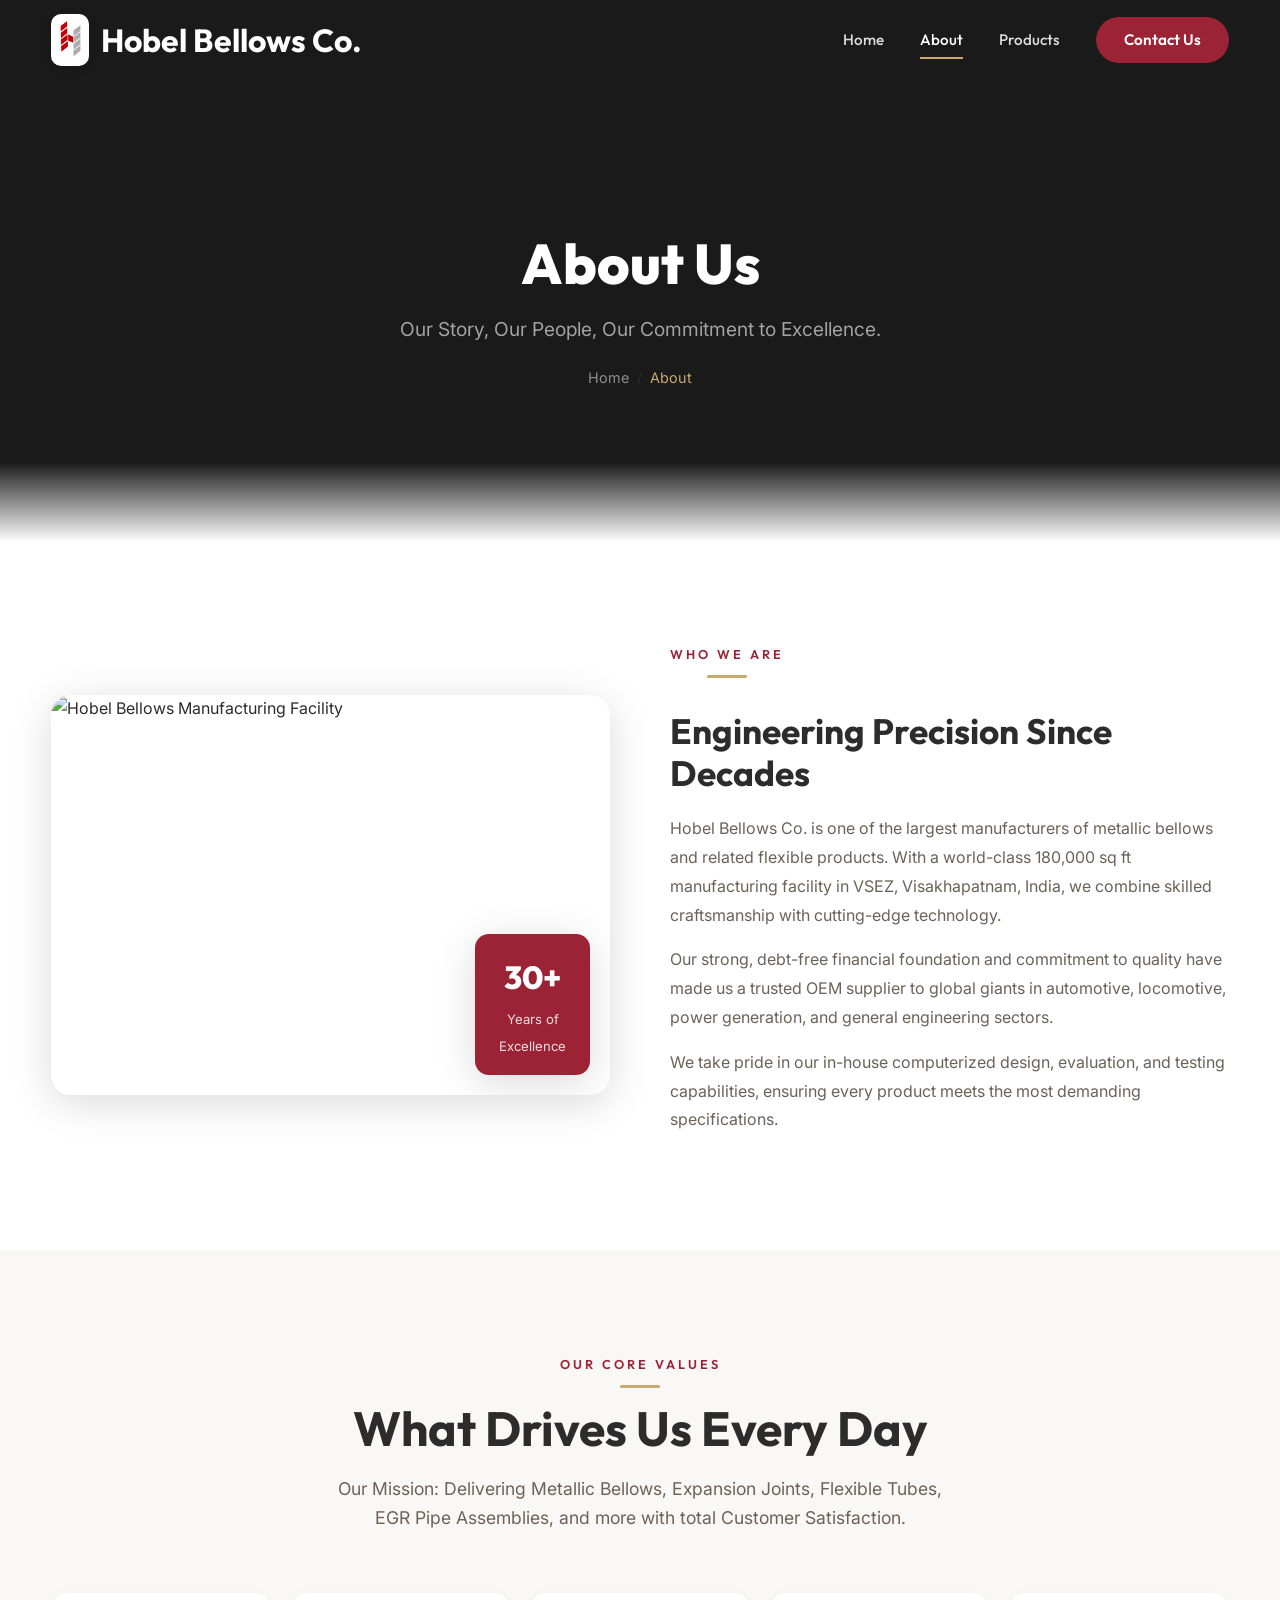
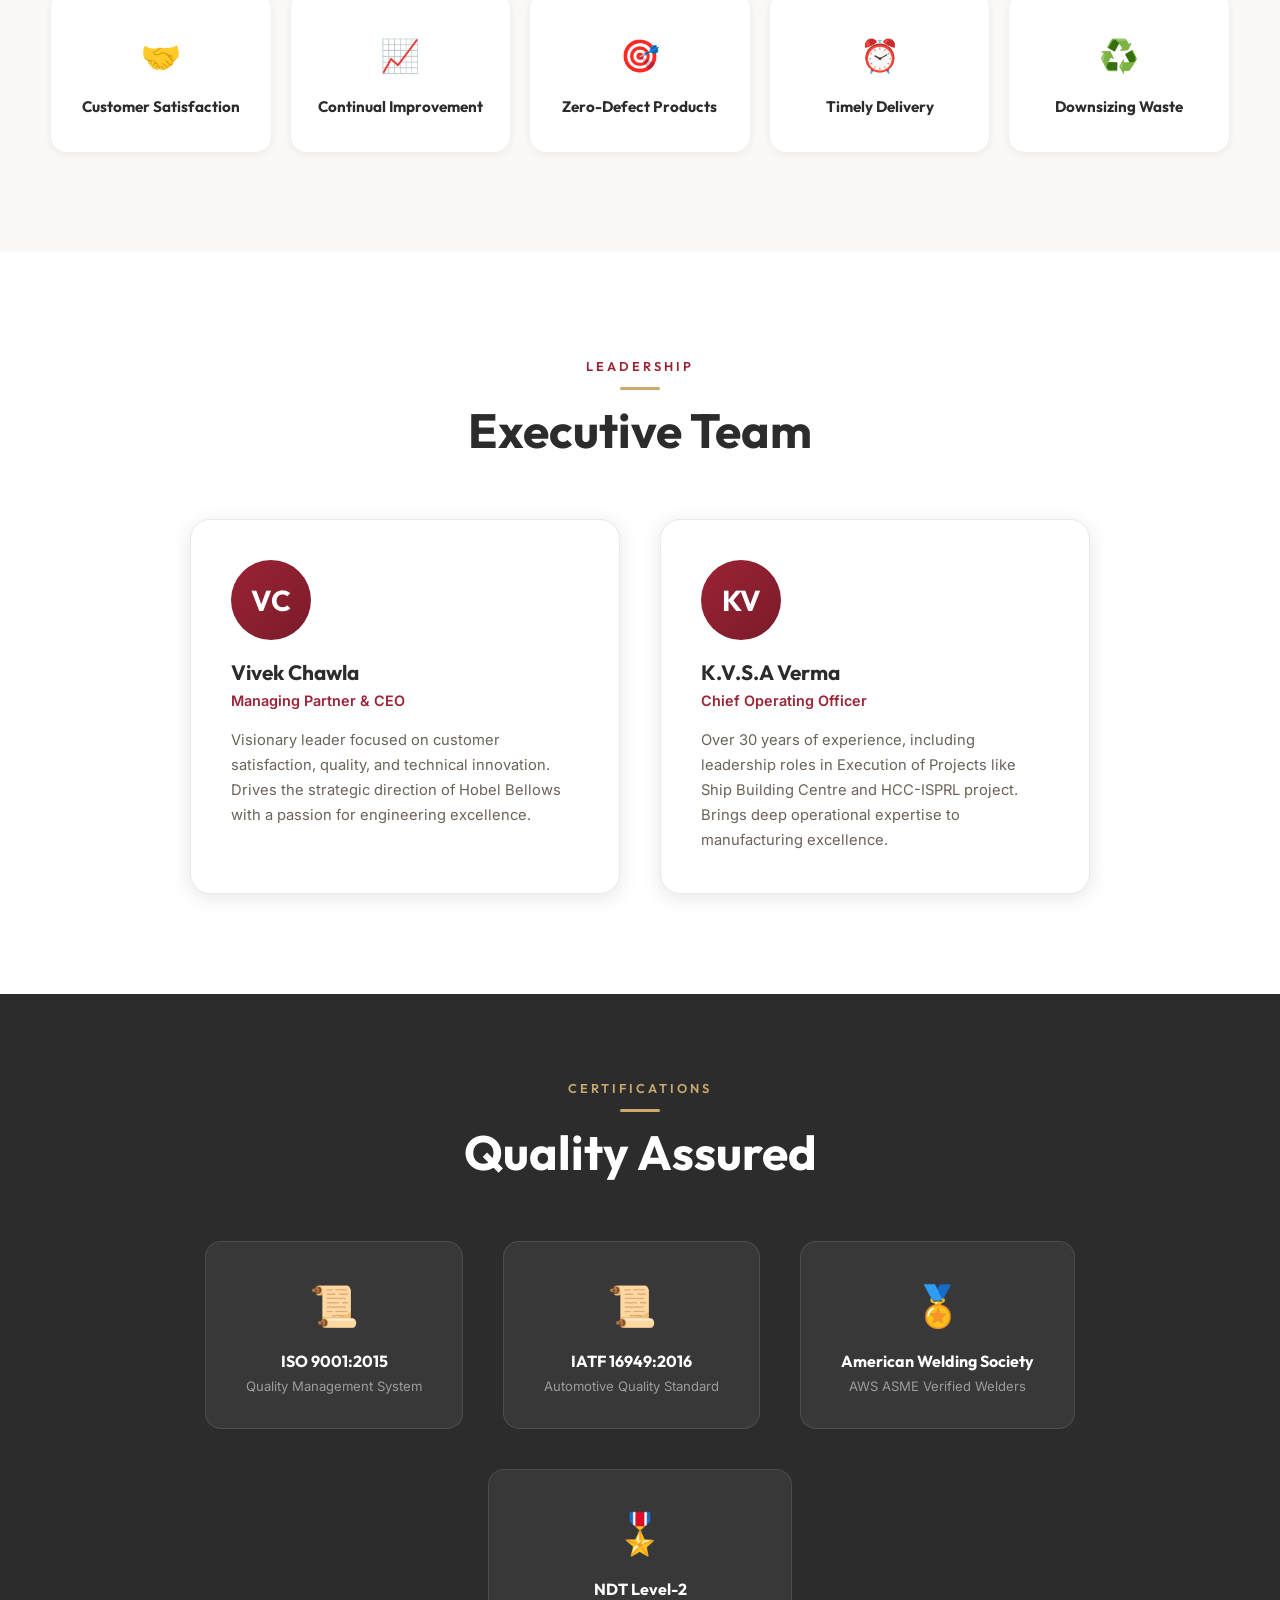
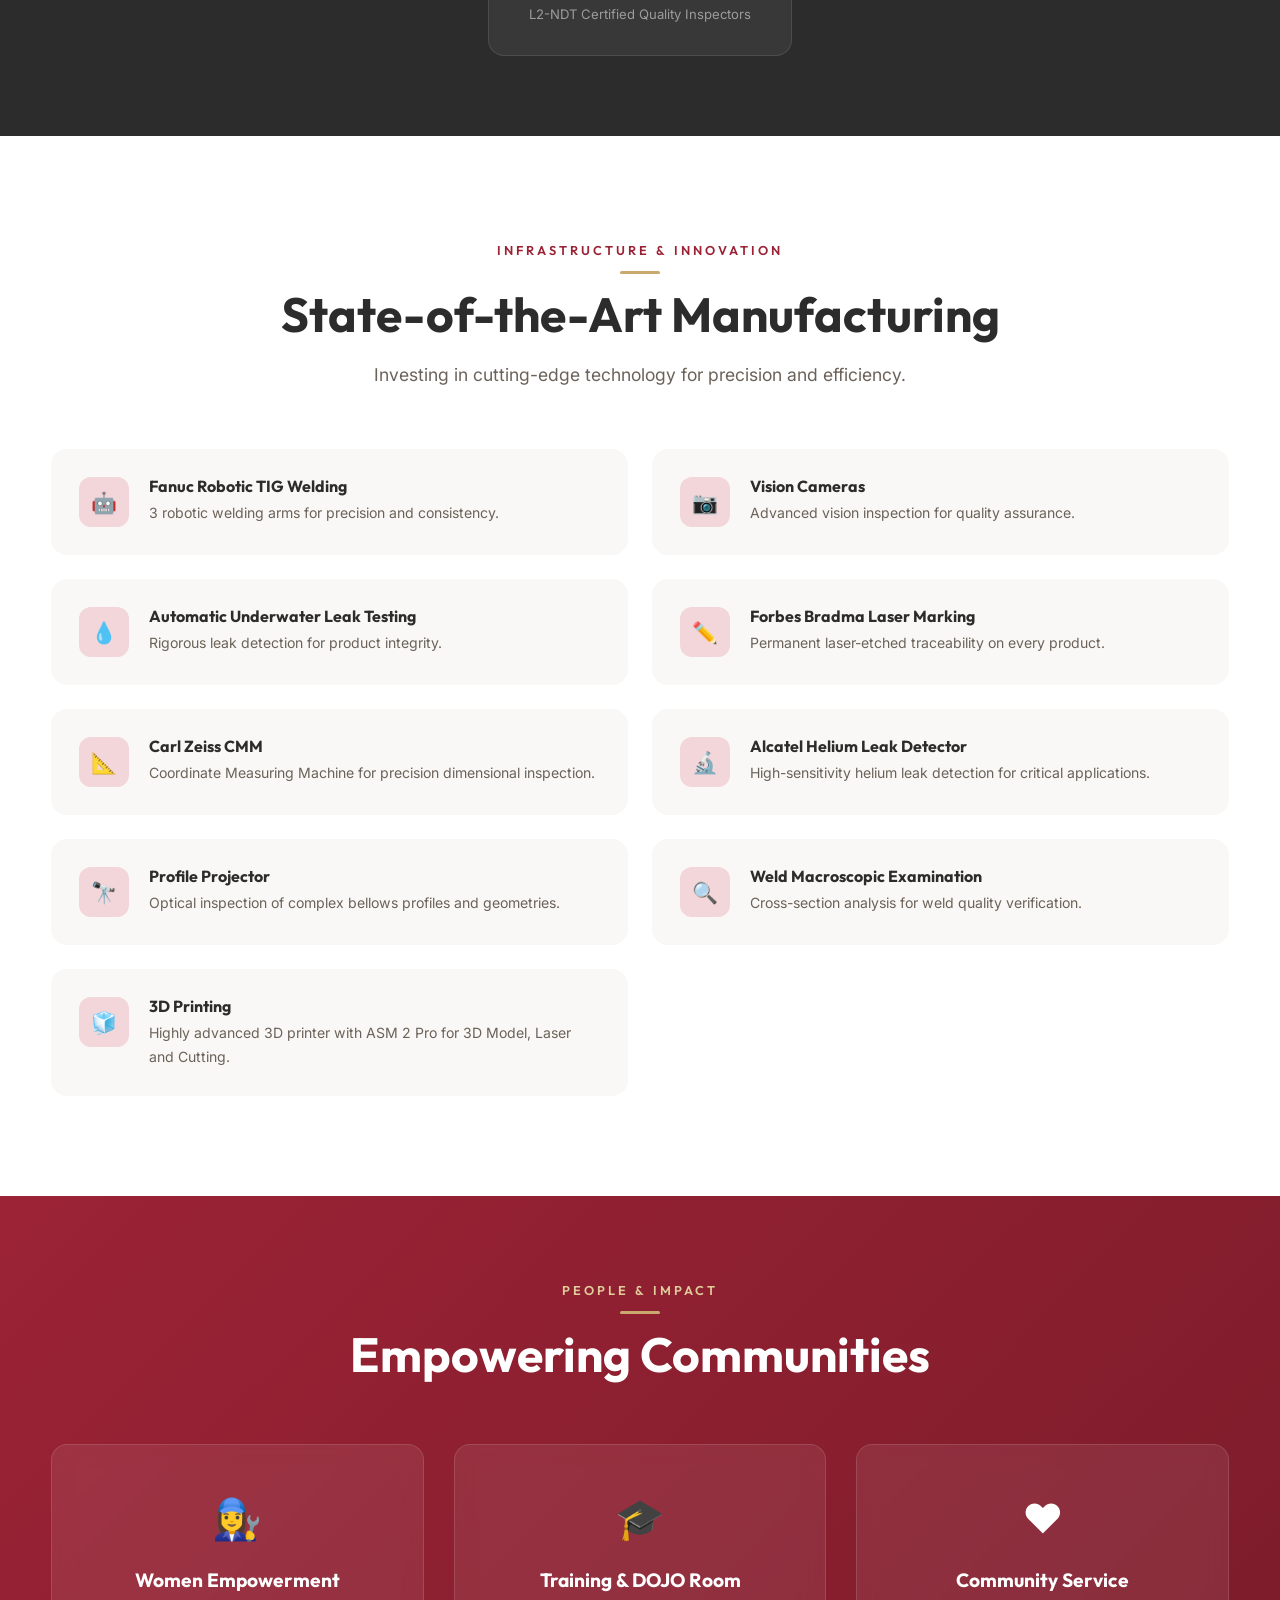
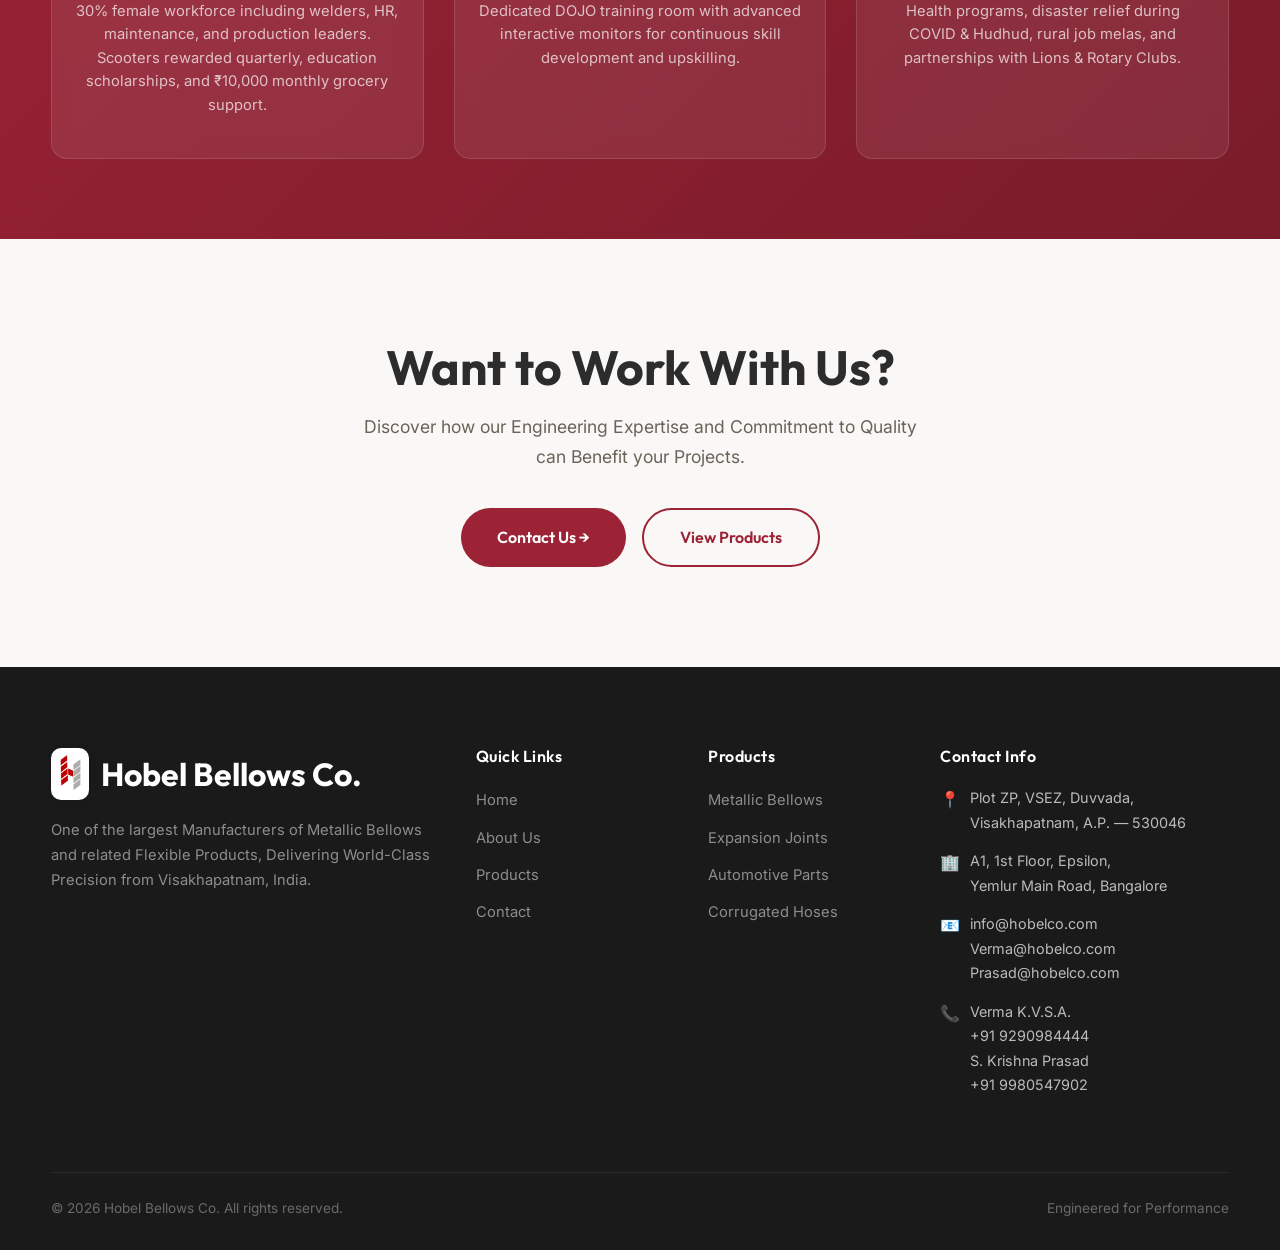
==== commit 260f7f4c: "updated website content" ====
--- a/about.html
+++ b/about.html
@@ -18,7 +18,7 @@
         <div class="container">
             <a href="index.html" class="nav-logo">
                 <img src="images/logo.png" alt="Hobel Bellows Logo" class="logo-img">
-                Hobel Bellows Co
+                Hobel Bellows Co.
             </a>
             <div class="nav-links" id="navLinks">
                 <a href="index.html">Home</a>
@@ -36,7 +36,7 @@
     <section class="page-hero">
         <div class="container">
             <h1>About Us</h1>
-            <p>Our story, our people, our commitment to excellence.</p>
+            <p>Our Story, Our People, Our Commitment to Excellence.</p>
             <div class="breadcrumb">
                 <a href="index.html">Home</a> / <span>About</span>
             </div>
@@ -78,8 +78,8 @@
             <div class="section-header reveal">
                 <div class="label">Our Core Values</div>
                 <h2>What Drives Us Every Day</h2>
-                <p>Our mission: delivering metallic bellows, expansion joints, flexible tubing, EGR pipe assemblies, and
-                    more with total customer satisfaction.</p>
+                <p>Our Mission: Delivering Metallic Bellows, Expansion Joints, Flexible Tubes, EGR Pipe Assemblies, and
+                    more with total Customer Satisfaction.</p>
             </div>
             <div class="values-grid">
                 <div class="value-card reveal">
@@ -125,7 +125,7 @@
                     <div class="avatar">KV</div>
                     <h3>K.V.S.A Verma</h3>
                     <div class="role">Chief Operating Officer</div>
-                    <p>Over 30 years of experience, including leadership roles at L&T Ship Building Centre and HCC-ISPRL
+                    <p>Over 30 years of experience, including leadership roles in Execution of Projects like Ship Building Centre and HCC-ISPRL
                         project. Brings deep operational expertise to manufacturing excellence.</p>
                 </div>
             </div>
@@ -141,14 +141,24 @@
             </div>
             <div class="cert-grid">
                 <div class="cert-item reveal">
-                    <div class="icon">🏅</div>
+                    <div class="icon">📜</div>
                     <h4>ISO 9001:2015</h4>
                     <p>Quality Management System</p>
                 </div>
                 <div class="cert-item reveal">
-                    <div class="icon">🏅</div>
+                    <div class="icon">📜</div>
                     <h4>IATF 16949:2016</h4>
                     <p>Automotive Quality Standard</p>
+                </div>
+                <div class="cert-item reveal">
+                    <div class="icon">🏅</div>
+                    <h4>American Welding Society</h4>
+                    <p>AWS ASME Verified Welders</p>
+                </div>
+                <div class="cert-item reveal">
+                    <div class="icon">🎖️</div>
+                    <h4>NDT Level-2</h4>
+                    <p>L2-NDT Certified Quality Inspectors</p>
                 </div>
             </div>
         </div>
@@ -173,7 +183,7 @@
                 <div class="infra-card reveal">
                     <div class="icon">📷</div>
                     <div>
-                        <h4>Xiris & Keyence Vision Cameras</h4>
+                        <h4>Vision Cameras</h4>
                         <p>Advanced vision inspection for quality assurance.</p>
                     </div>
                 </div>
@@ -222,7 +232,7 @@
                 <div class="infra-card reveal">
                     <div class="icon">🧊</div>
                     <div>
-                        <h4>Bambu Lab H2S - 3D Printing</h4>
+                        <h4>3D Printing</h4>
                         <p>Highly advanced 3D printer with ASM 2 Pro for 3D Model, Laser and Cutting.</p>
                     </div>
                 </div>
@@ -264,7 +274,7 @@
     <section class="cta-section">
         <div class="container reveal">
             <h2>Want to Work With Us?</h2>
-            <p>Discover how our engineering expertise and commitment to quality can benefit your projects.</p>
+            <p>Discover how our Engineering Expertise and Commitment to Quality can Benefit your Projects.</p>
             <div class="cta-buttons">
                 <a href="contact.html" class="btn btn-primary">Contact Us →</a>
                 <a href="products.html" class="btn btn-outline-dark">View Products</a>
@@ -279,10 +289,10 @@
                 <div class="footer-brand">
                     <a href="index.html" class="nav-logo" style="color: var(--white);">
                         <img src="images/logo.png" alt="Hobel Bellows Logo" class="logo-img">
-                        Hobel Bellows Co
+                        Hobel Bellows Co.
                     </a>
-                    <p>One of the largest manufacturers of metallic bellows and related flexible products, delivering
-                        world-class precision from Visakhapatnam, India.</p>
+                    <p>One of the largest Manufacturers of Metallic Bellows and related Flexible Products, Delivering
+                        World-Class Precision from Visakhapatnam, India.</p>
                 </div>
                 <div>
                     <h4>Quick Links</h4>
@@ -314,7 +324,7 @@
                     </div>
                     <div class="footer-contact-item">
                         <span class="icon">📧</span>
-                        <span>info@hobelbellows.com</span>
+                        <span>info@hobelco.com<br>Verma@hobelco.com<br>Prasad@hobelco.com</span>
                     </div>
                     <div class="footer-contact-item">
                         <span class="icon">📞</span>
--- a/css/style.css
+++ b/css/style.css
@@ -24,7 +24,7 @@
     --gray-600: #6B6259;
     --gray-800: #3A352F;
     --charcoal: #2C2C2C;
-    --black: #1A1A1A;
+    --black: #1a1a1a;
 
     /* Accent */
     --gold: #C9A96E;
@@ -185,7 +185,7 @@
     gap: 12px;
     font-family: 'Outfit', sans-serif;
     font-weight: 700;
-    font-size: 1.4rem;
+    font-size: 2rem;
     color: var(--white);
     transition: color 0.3s var(--ease);
 }
@@ -386,7 +386,7 @@
     display: flex;
     align-items: center;
     position: relative;
-    background: linear-gradient(135deg, var(--black) 0%, var(--primary-dark) 50%, var(--primary) 100%);
+    background:var(--black);
     overflow: hidden;
 }
 
@@ -395,7 +395,7 @@
     position: absolute;
     inset: 0;
     background: url('../images/RB3.JPG') center/cover no-repeat;
-    opacity: 0.15;
+    opacity: 0.35;
     z-index: 0;
 }
 
@@ -488,7 +488,7 @@
     width: 500px;
     height: 500px;
     border-radius: 50%;
-    background: radial-gradient(circle, rgba(155, 35, 53, 0.3) 0%, transparent 70%);
+    background: radial-gradient(circle, rgb(0, 0, 0) 0%, transparent 0%);
     filter: blur(60px);
     z-index: 0;
 }
@@ -504,8 +504,8 @@
 
 .stats-grid {
     display: grid;
-    grid-template-columns: repeat(4, 1fr);
-    gap: 30px;
+    grid-template-columns: repeat(5, 1fr);
+    gap: 20px;
 }
 
 .stat-card {
@@ -526,7 +526,7 @@
 
 .stat-card::before {
     content: '';
-    position: absolute;
+    position: center;
     top: 0;
     left: 0;
     width: 100%;
@@ -548,7 +548,7 @@
 
 .stat-number {
     font-family: 'Outfit', sans-serif;
-    font-size: 2.8rem;
+    font-size: 2rem;
     font-weight: 800;
     color: var(--primary);
     line-height: 1;
@@ -1062,12 +1062,12 @@
    ========================================== */
 /* Page Hero (inner pages) */
 .page-hero {
-    min-height: 50vh;
+    min-height: 60vh;
     display: flex;
     align-items: center;
     justify-content: right;
     position: relative;
-    background: linear-gradient(135deg, var(--black) 0%, var(--primary-dark) 100%);
+    background: linear-gradient(135deg, var(--black) 0%, var(--black) 50%);
     text-align: center;
     padding-top: var(--nav-height);
 }
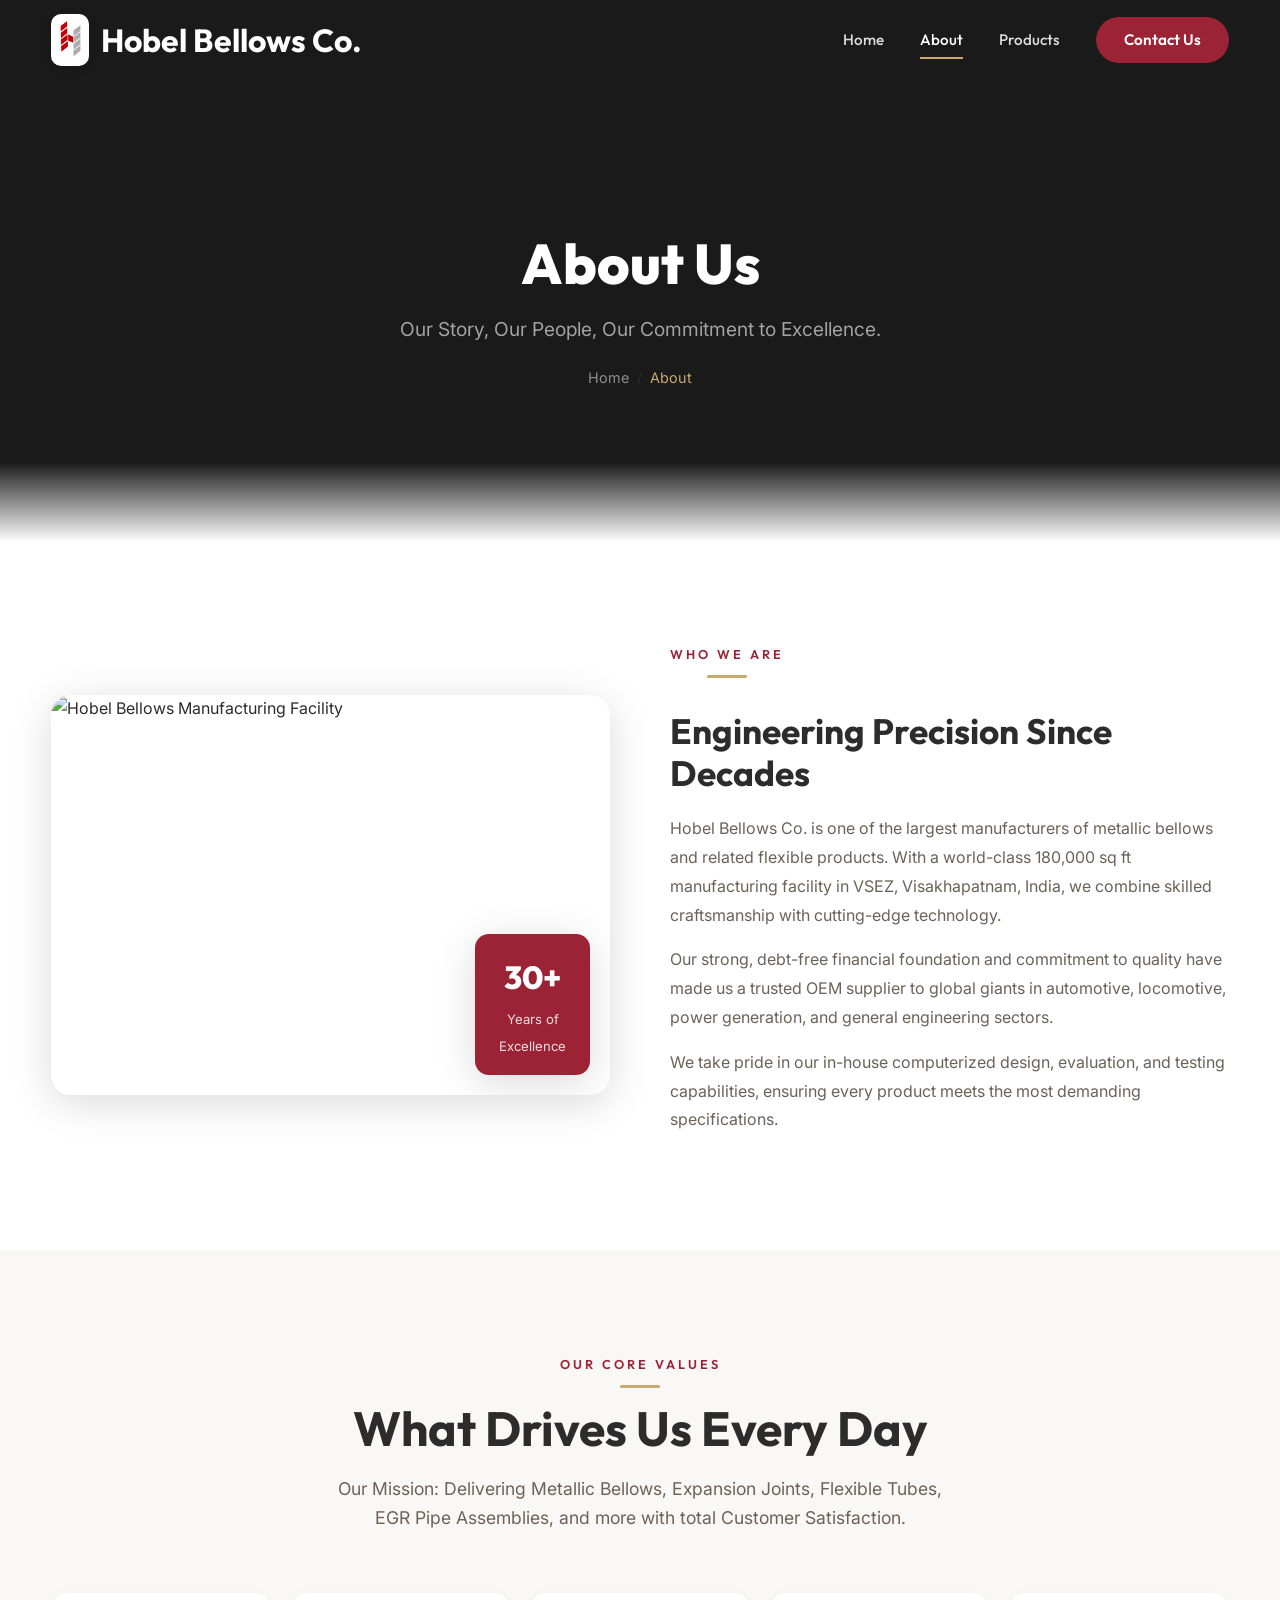
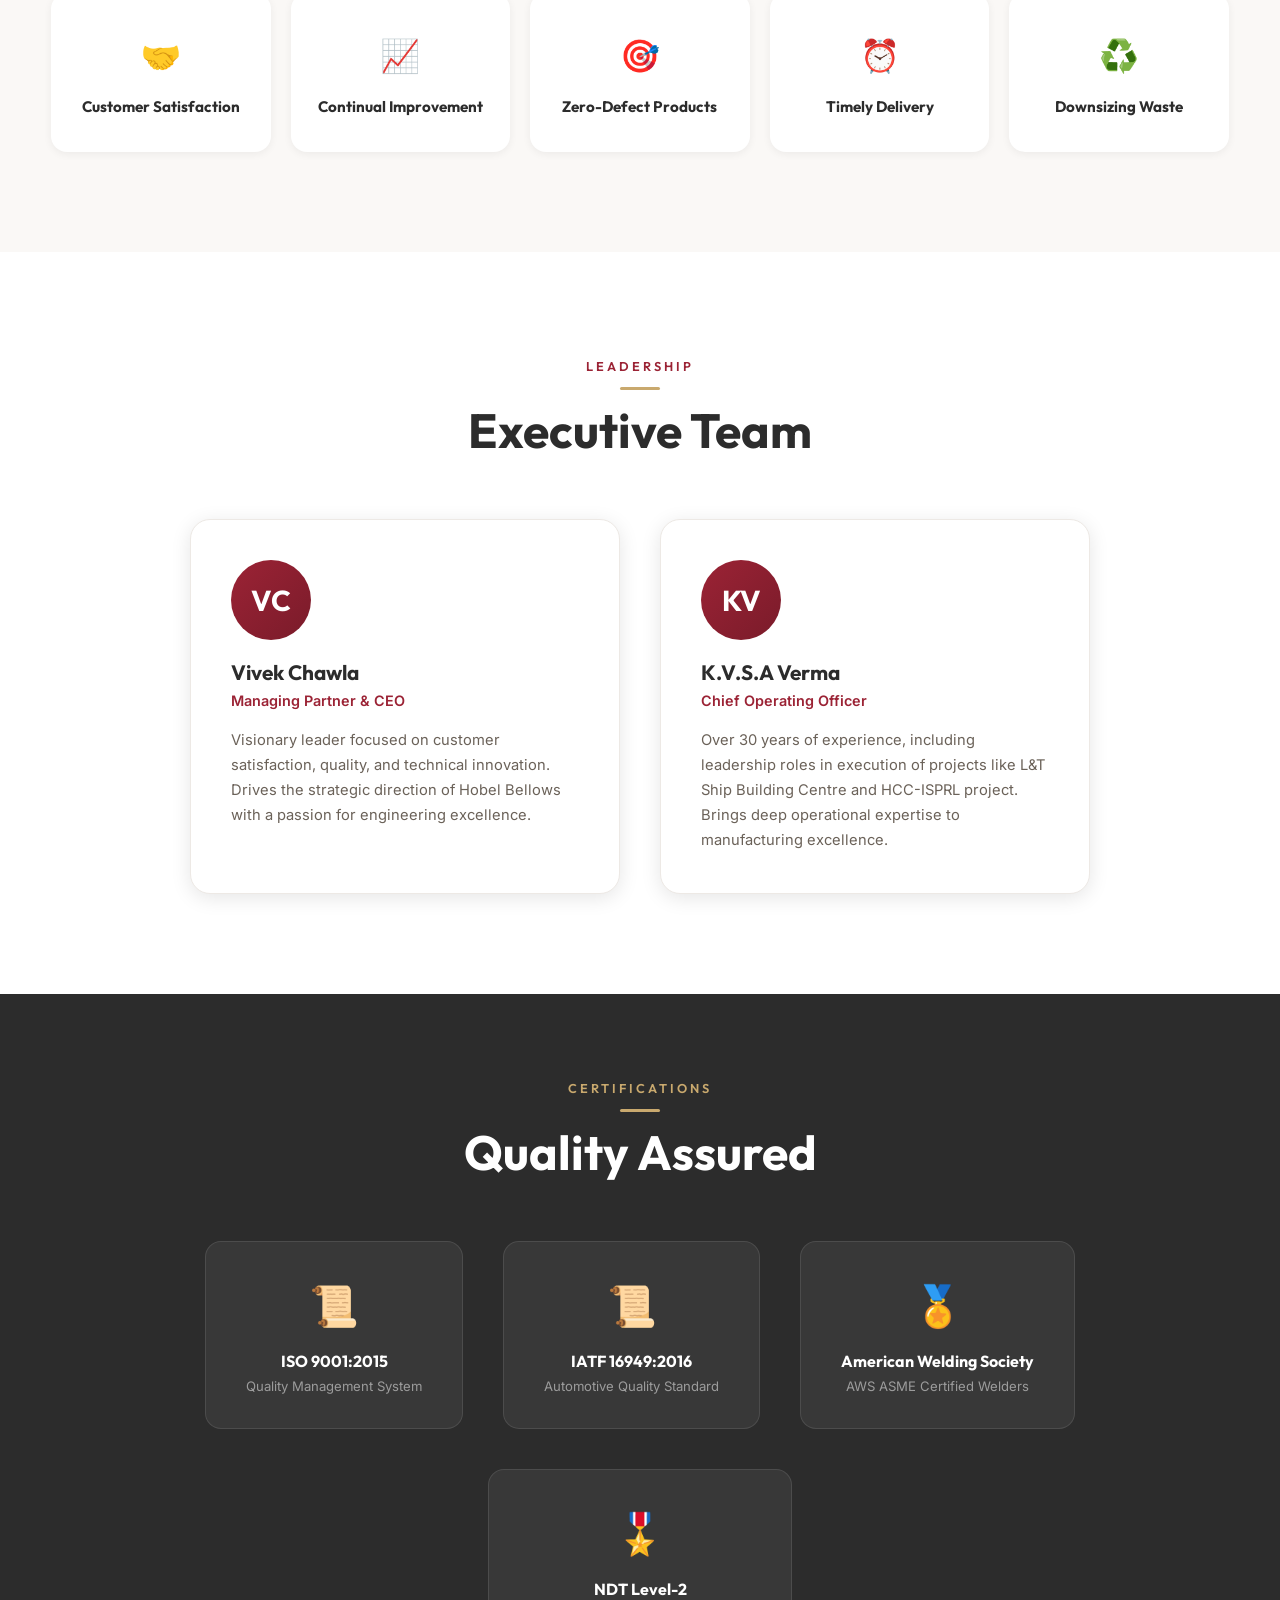
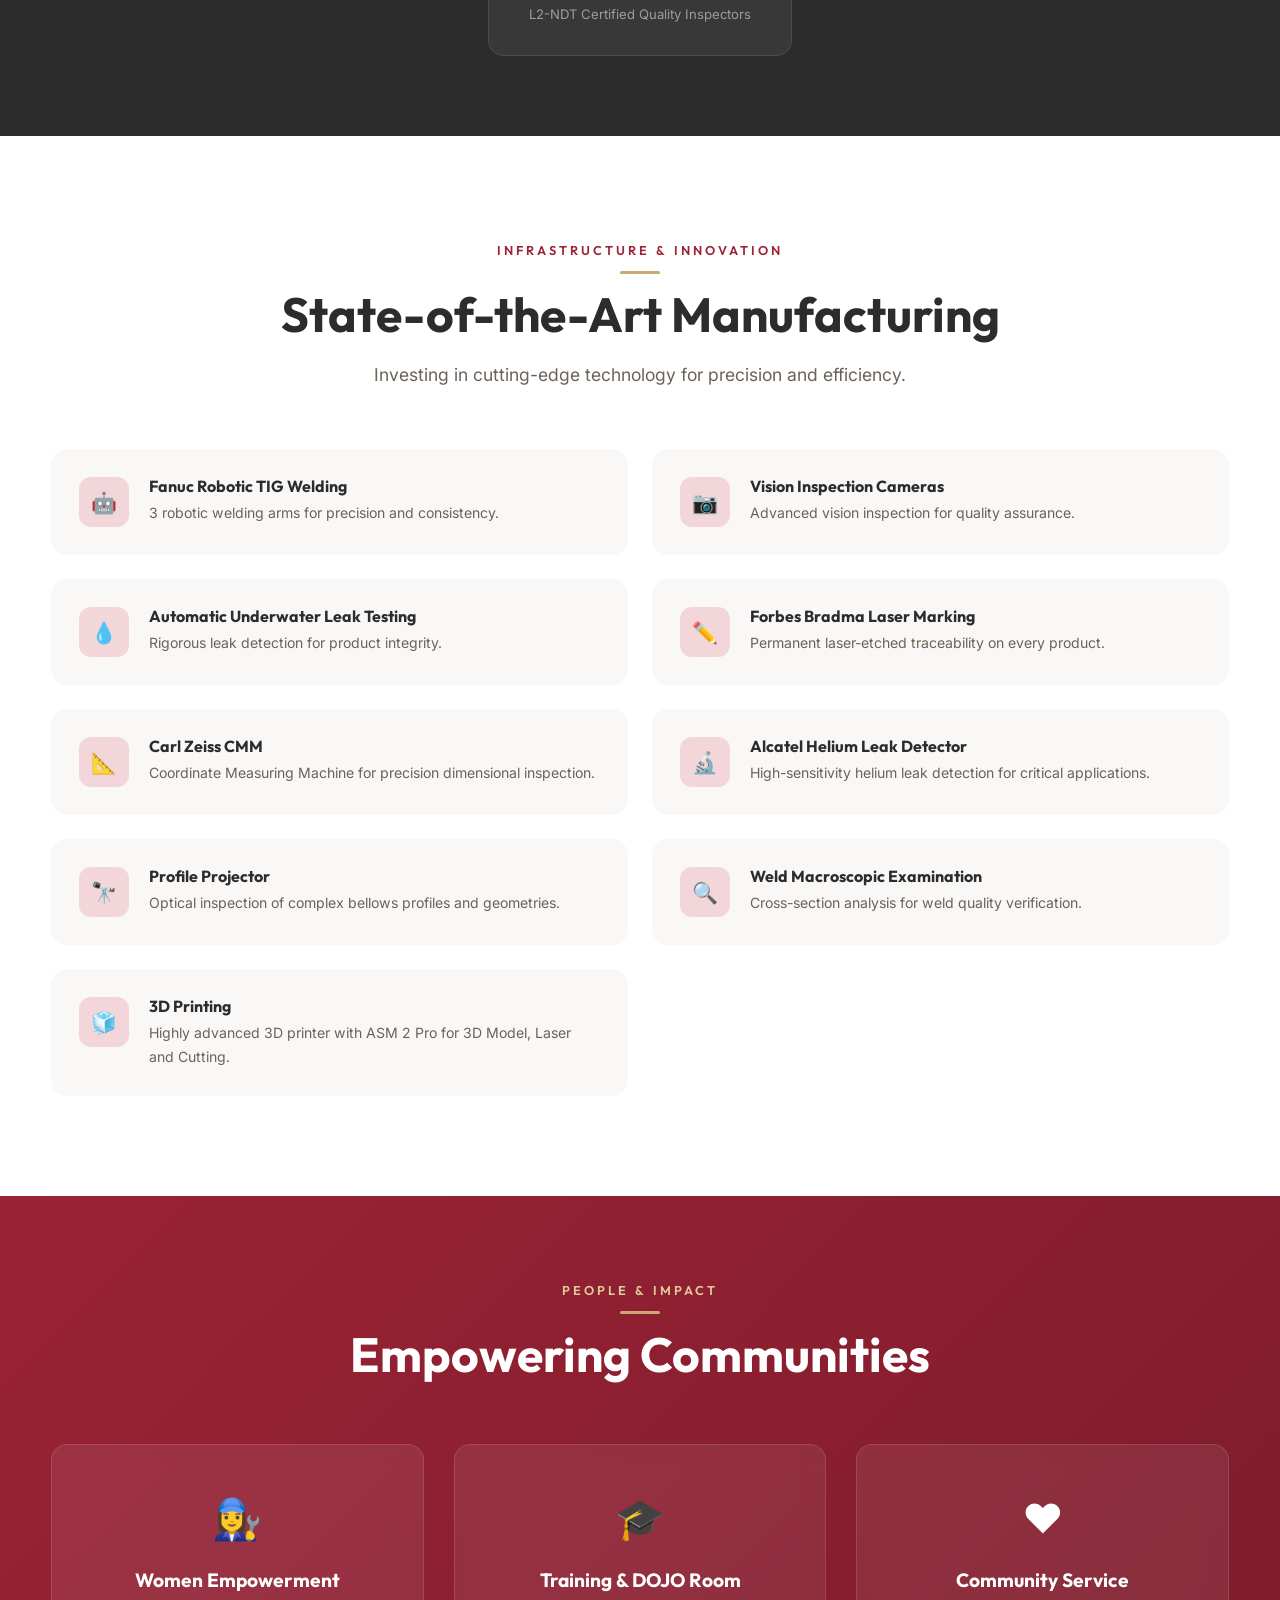
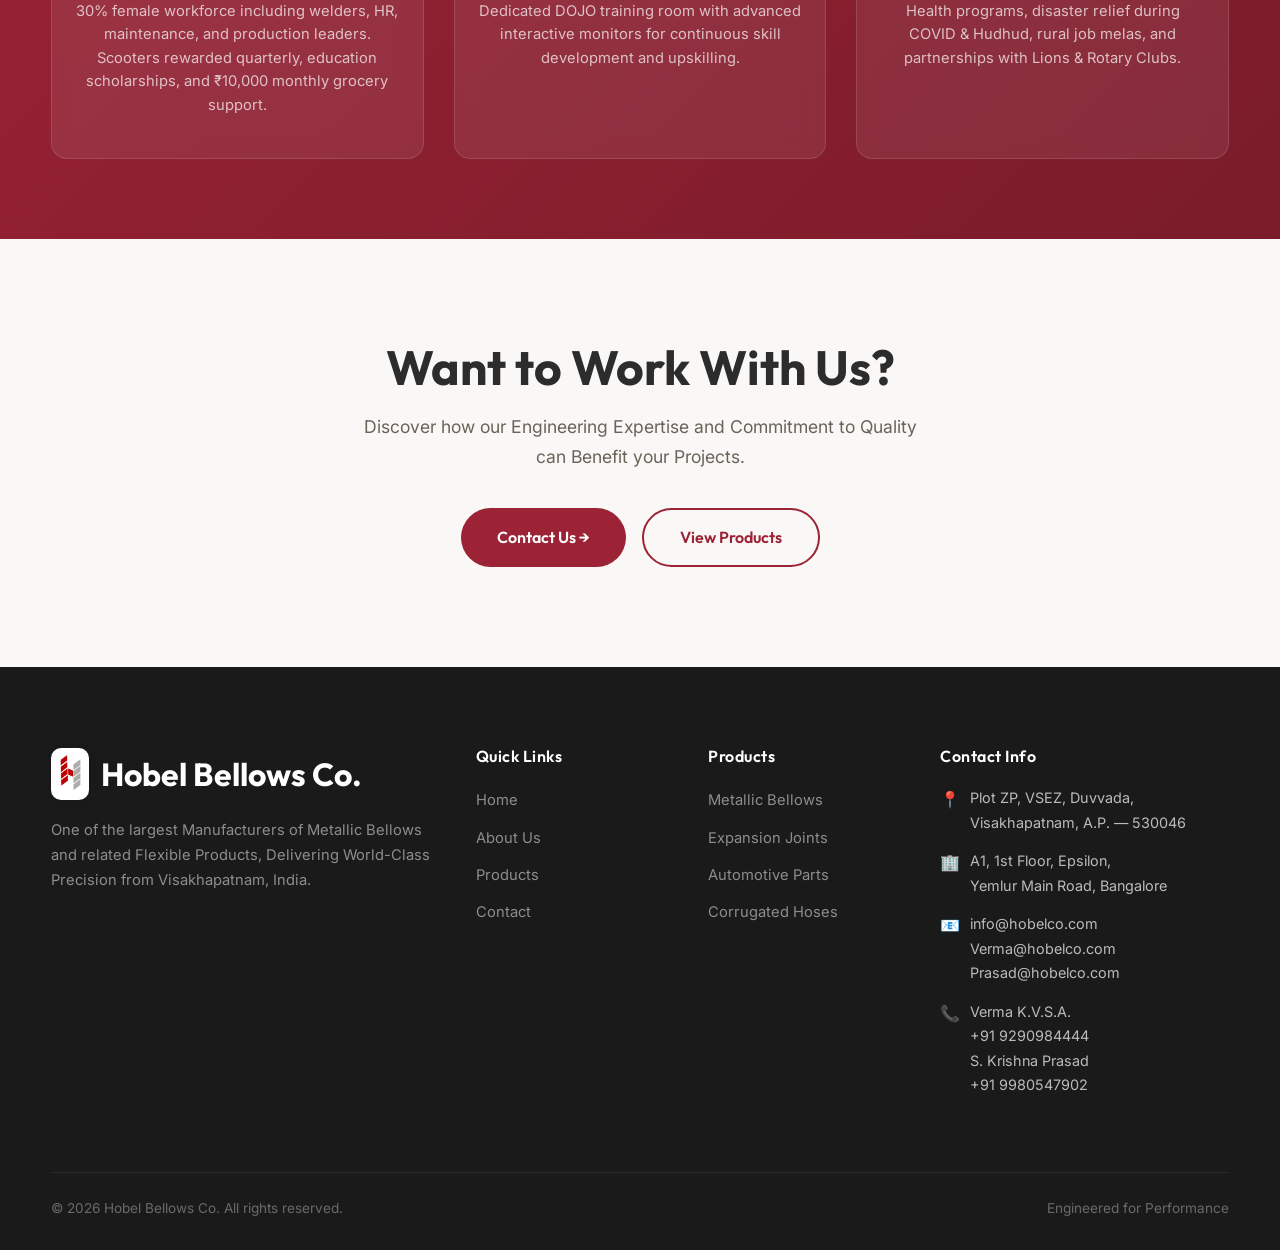
==== commit e4ca0182: "updated website content" ====
--- a/about.html
+++ b/about.html
@@ -125,7 +125,7 @@
                     <div class="avatar">KV</div>
                     <h3>K.V.S.A Verma</h3>
                     <div class="role">Chief Operating Officer</div>
-                    <p>Over 30 years of experience, including leadership roles in Execution of Projects like Ship Building Centre and HCC-ISPRL
+                    <p>Over 30 years of experience, including leadership roles in execution of projects like L&T Ship Building Centre and HCC-ISPRL
                         project. Brings deep operational expertise to manufacturing excellence.</p>
                 </div>
             </div>
@@ -153,7 +153,7 @@
                 <div class="cert-item reveal">
                     <div class="icon">🏅</div>
                     <h4>American Welding Society</h4>
-                    <p>AWS ASME Verified Welders</p>
+                    <p>AWS ASME Certified Welders</p>
                 </div>
                 <div class="cert-item reveal">
                     <div class="icon">🎖️</div>
@@ -183,7 +183,7 @@
                 <div class="infra-card reveal">
                     <div class="icon">📷</div>
                     <div>
-                        <h4>Vision Cameras</h4>
+                        <h4>Vision Inspection  Cameras</h4>
                         <p>Advanced vision inspection for quality assurance.</p>
                     </div>
                 </div>
--- a/css/style.css
+++ b/css/style.css
@@ -1937,4 +1937,10 @@
     .contact-form-wrapper {
         padding: 28px 20px;
     }
+}
+/* ===== Mobile Hero Image Fix ===== */
+@media (max-width: 768px) {
+    .hero::before {
+        background-position: 70% center;
+    }
 }
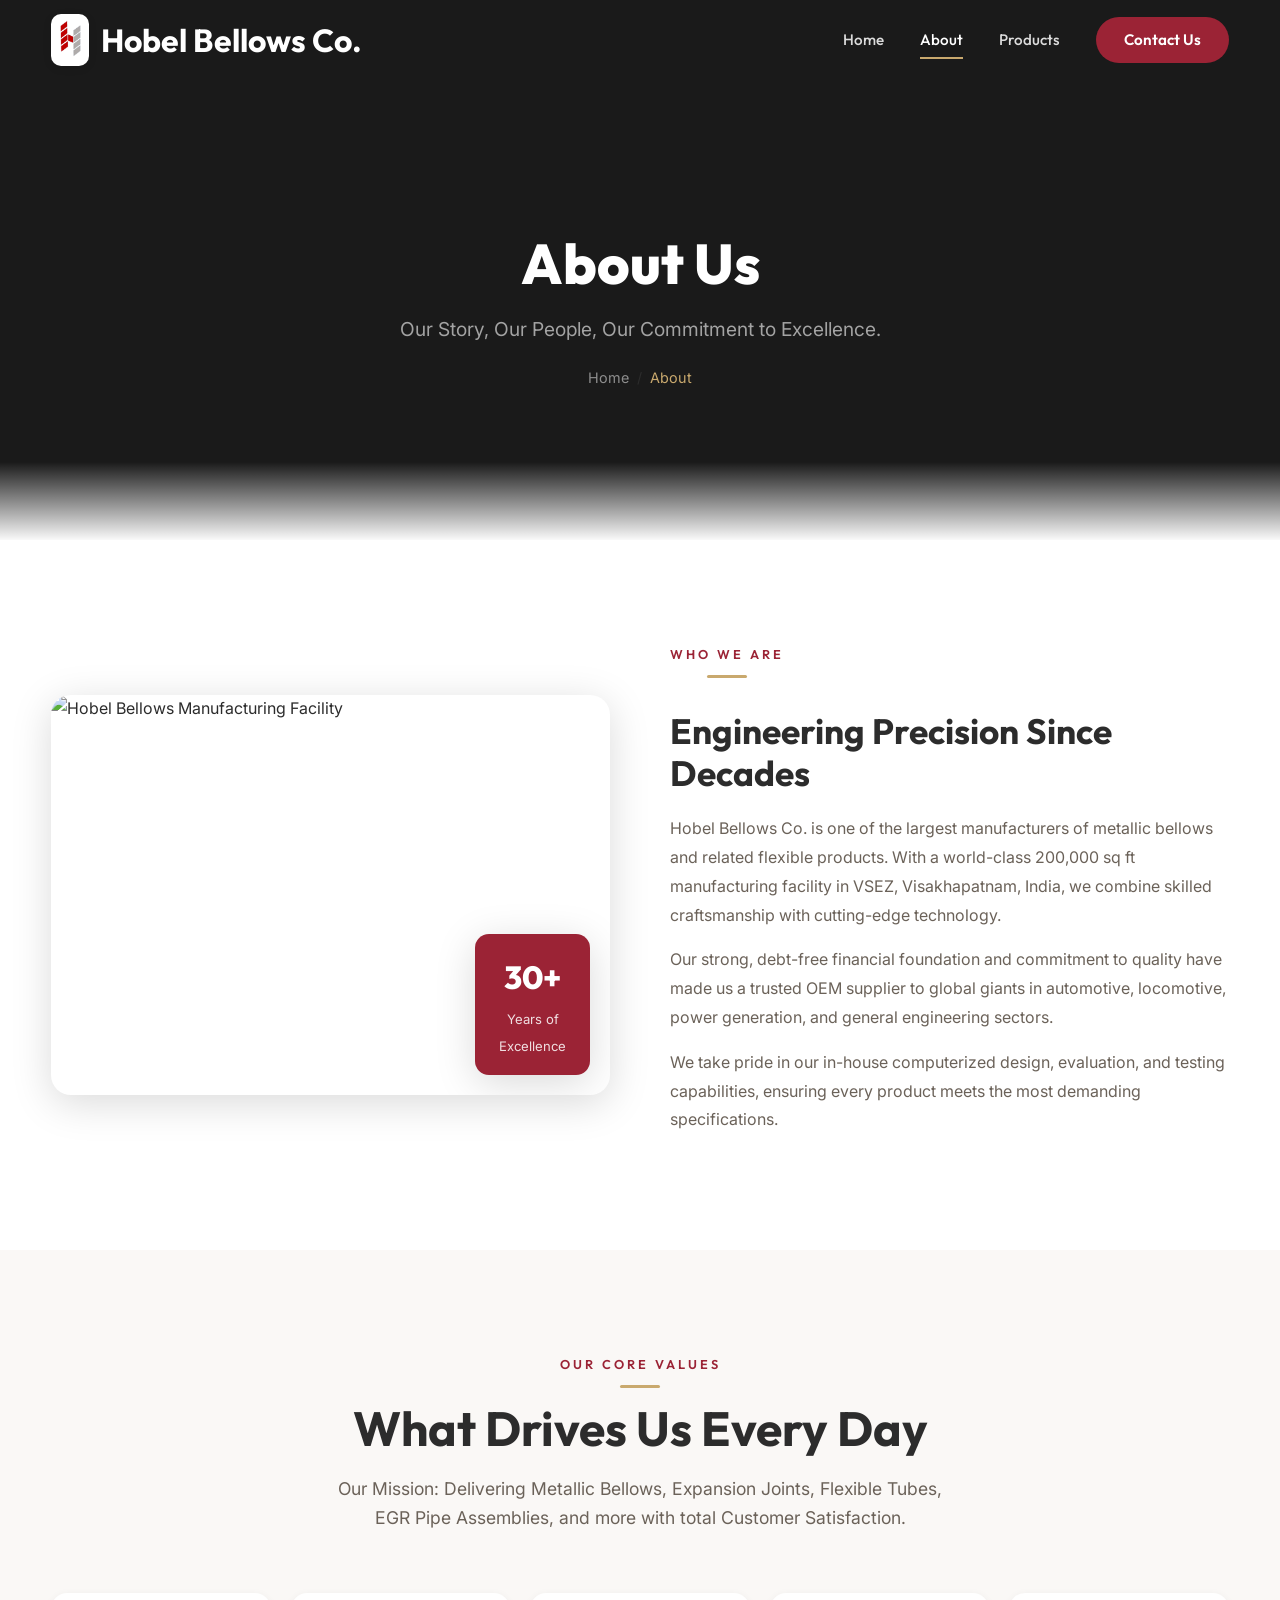
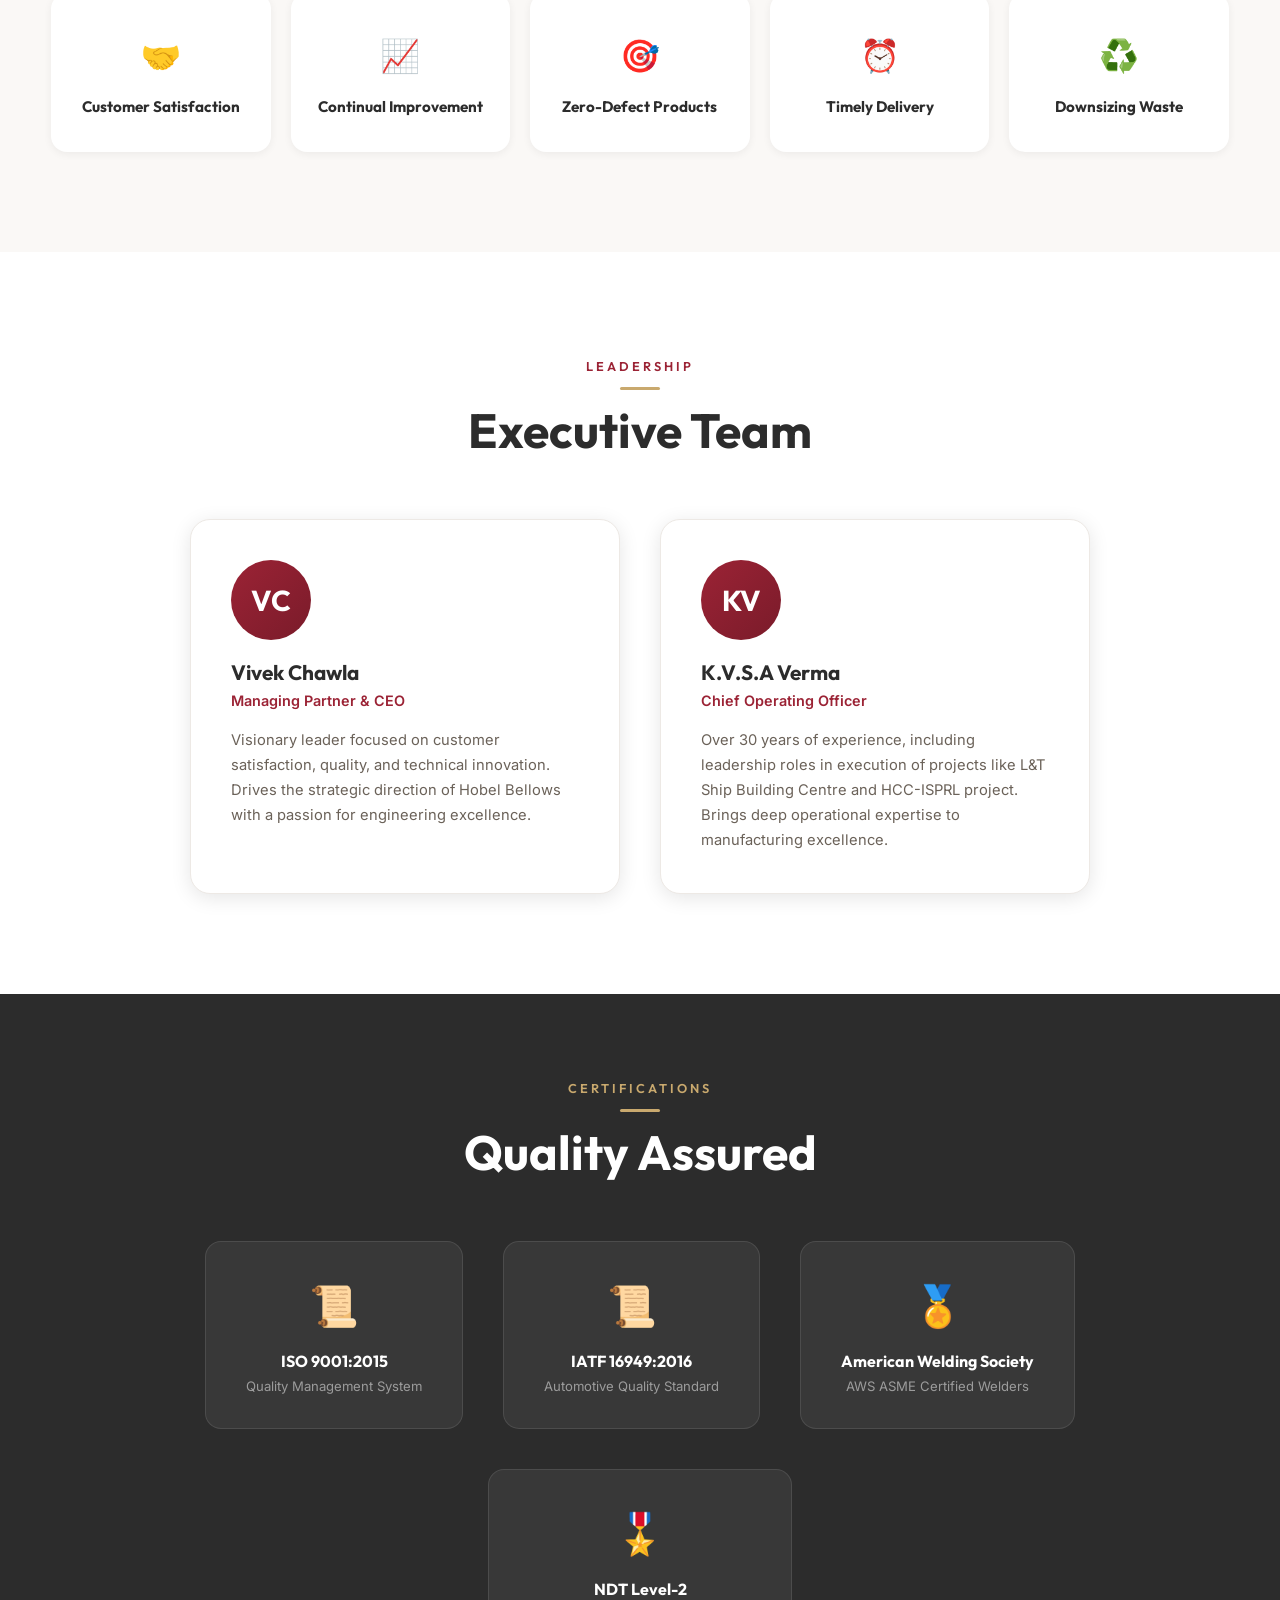
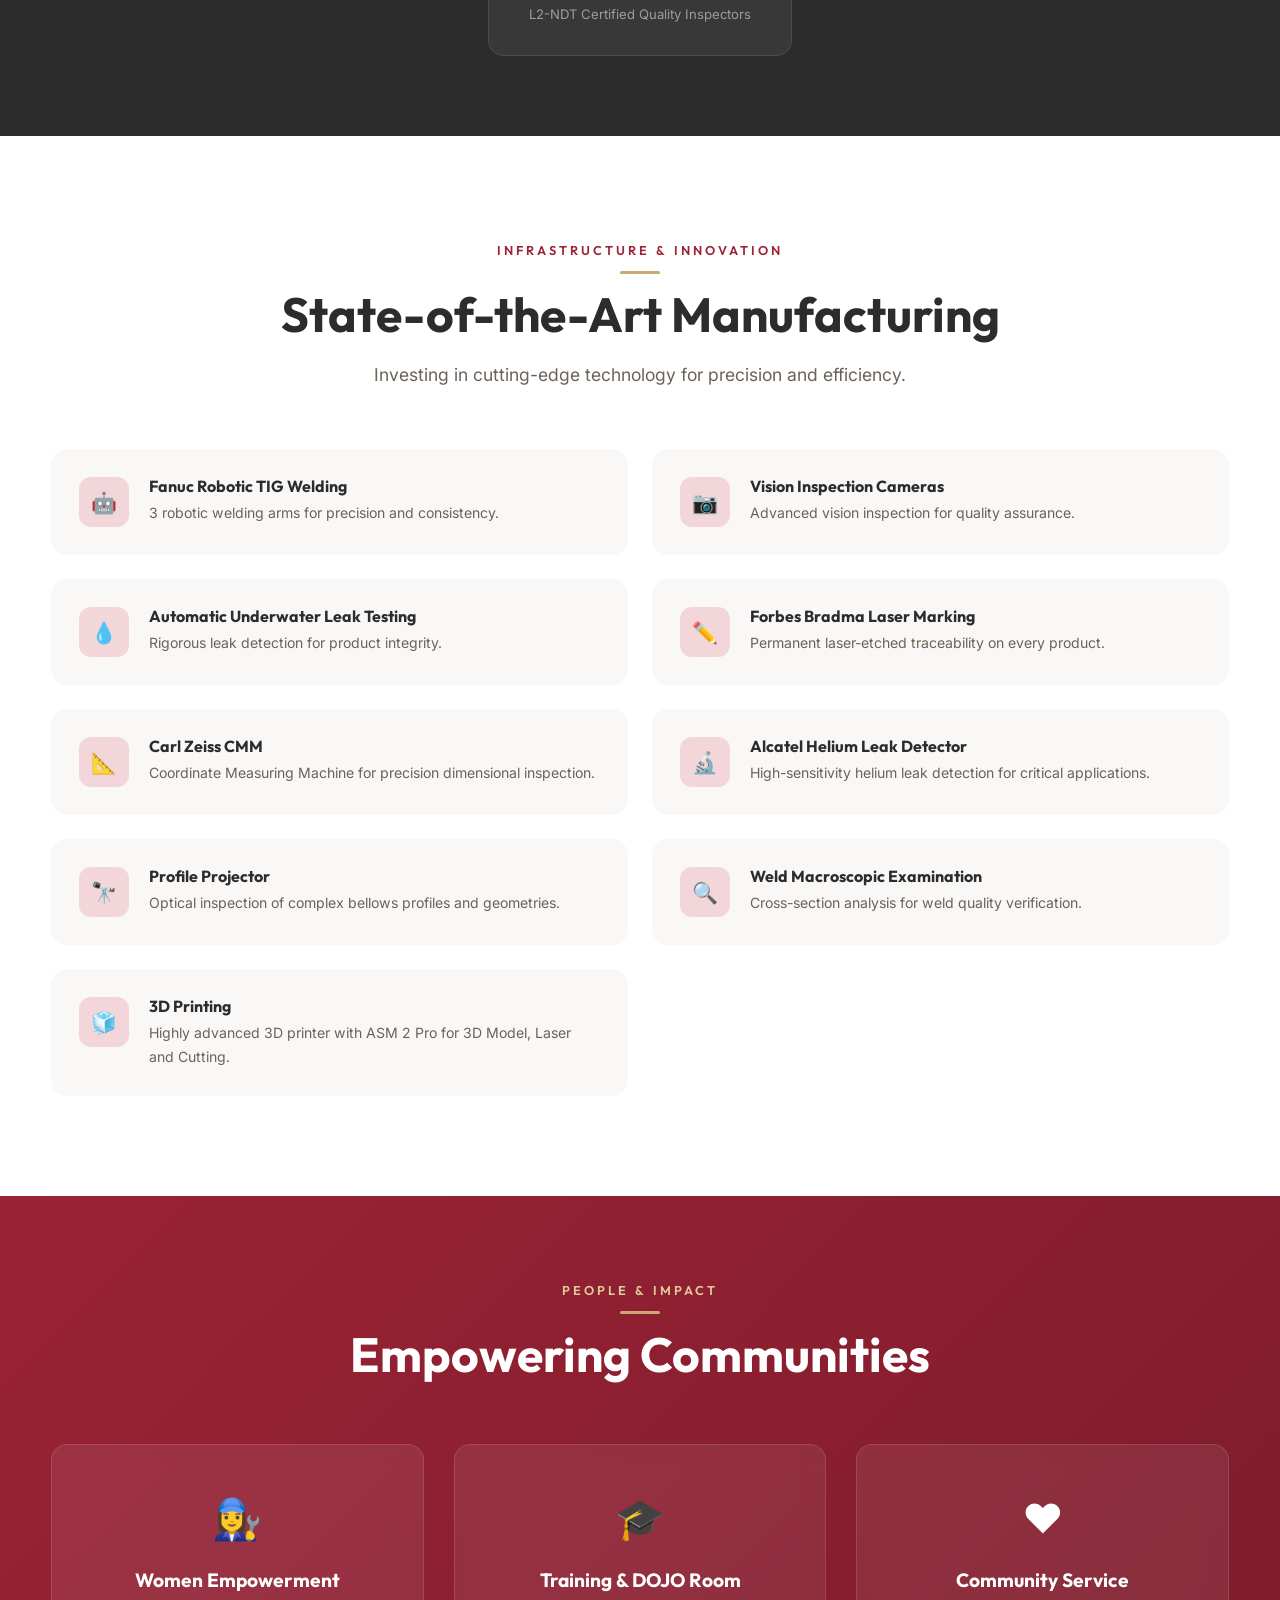
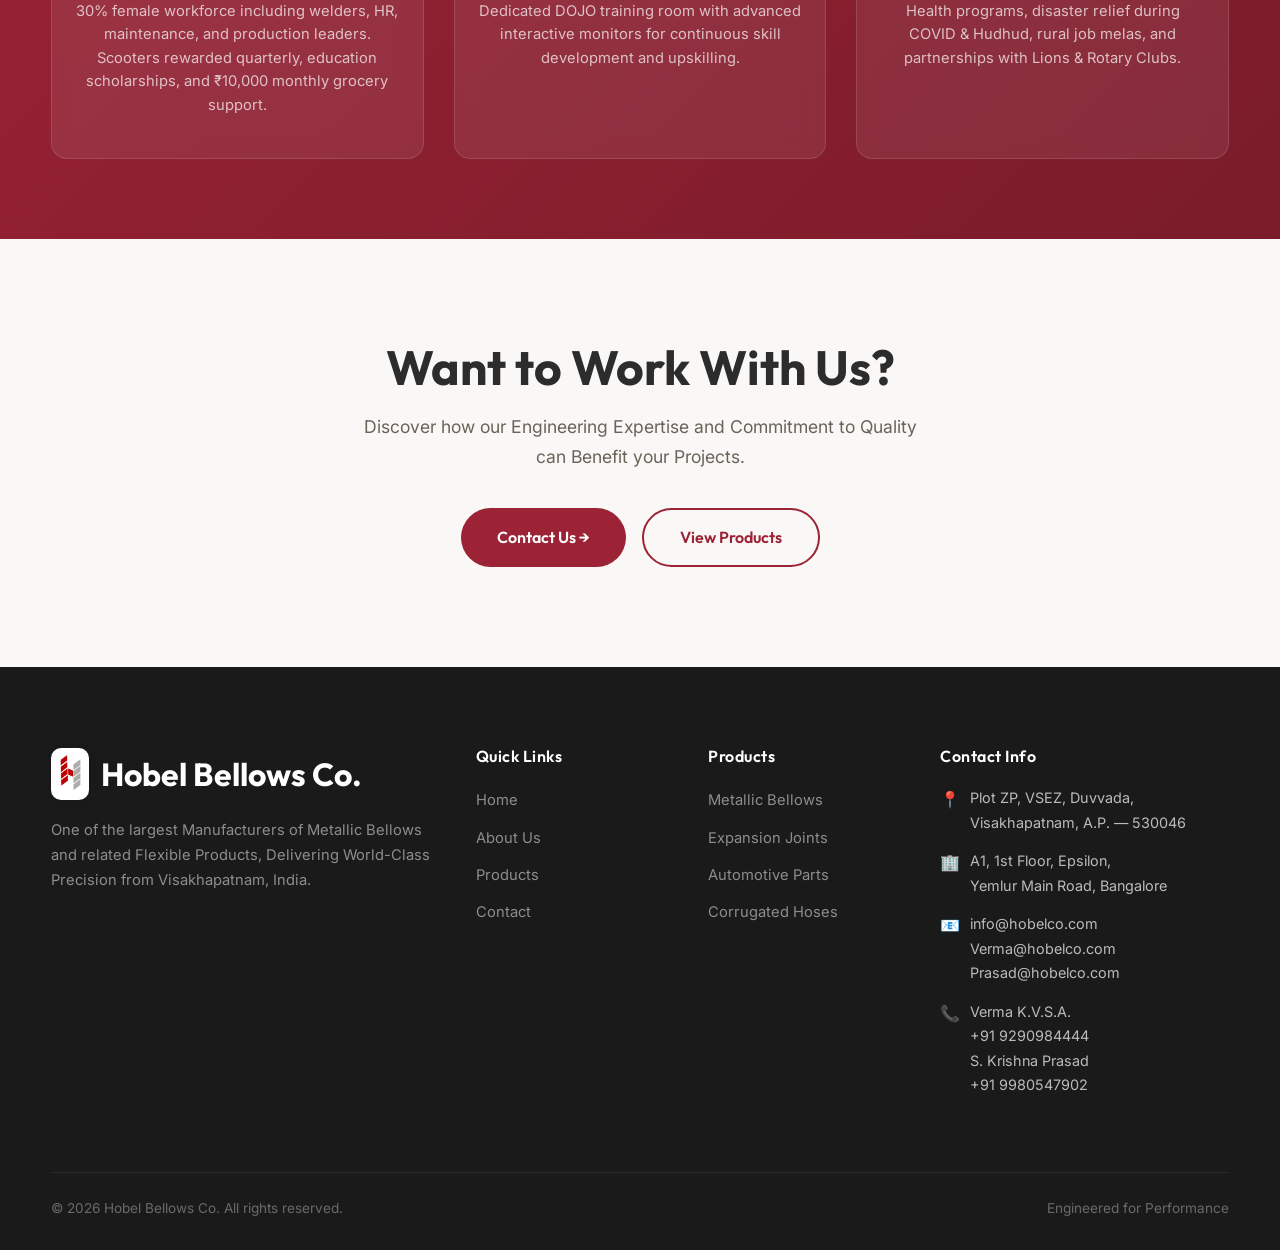
==== commit a7ab7647: "updated website content" ====
--- a/about.html
+++ b/about.html
@@ -60,7 +60,7 @@
                     </div>
                     <h2>Engineering Precision Since Decades</h2>
                     <p>Hobel Bellows Co. is one of the largest manufacturers of metallic bellows and related flexible
-                        products. With a world-class 180,000 sq ft manufacturing facility in VSEZ, Visakhapatnam, India,
+                        products. With a world-class 200,000 sq ft manufacturing facility in VSEZ, Visakhapatnam, India,
                         we combine skilled craftsmanship with cutting-edge technology.</p>
                     <p>Our strong, debt-free financial foundation and commitment to quality have made us a trusted OEM
                         supplier to global giants in automotive, locomotive, power generation, and general engineering
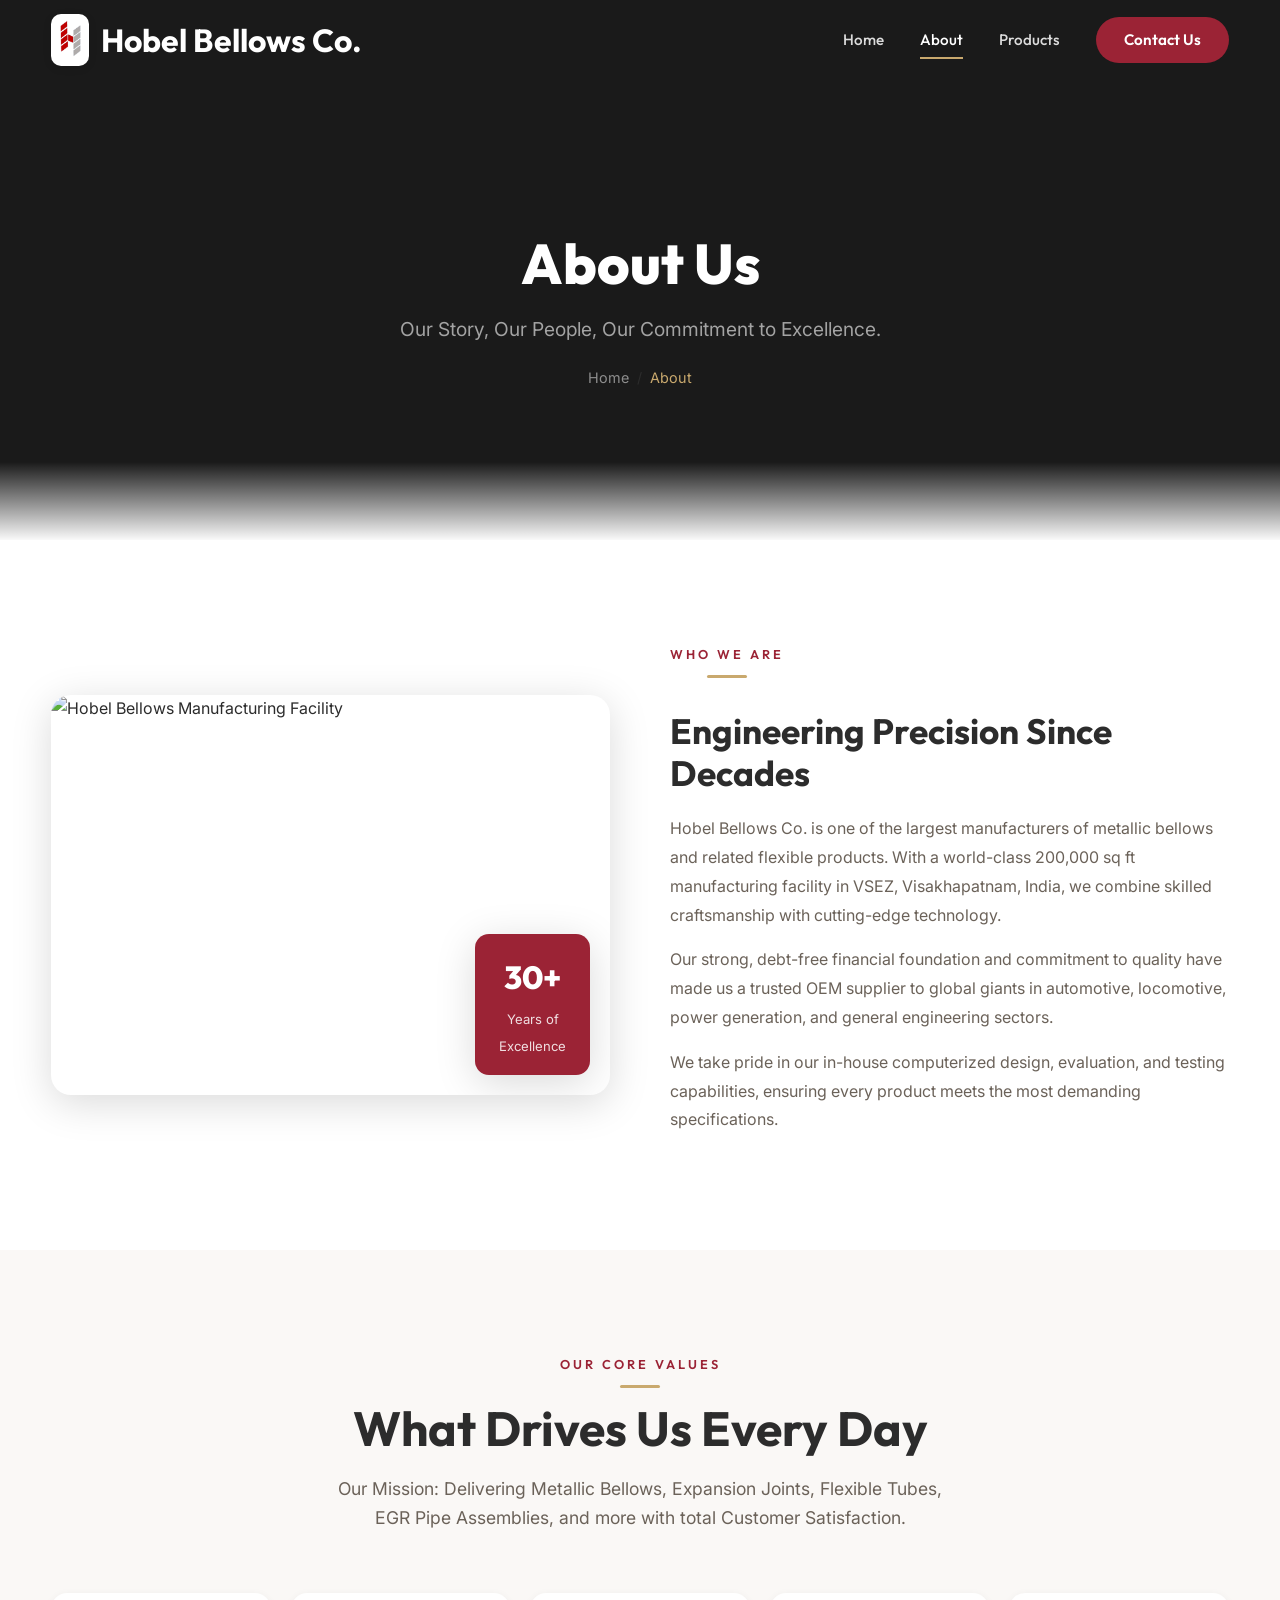
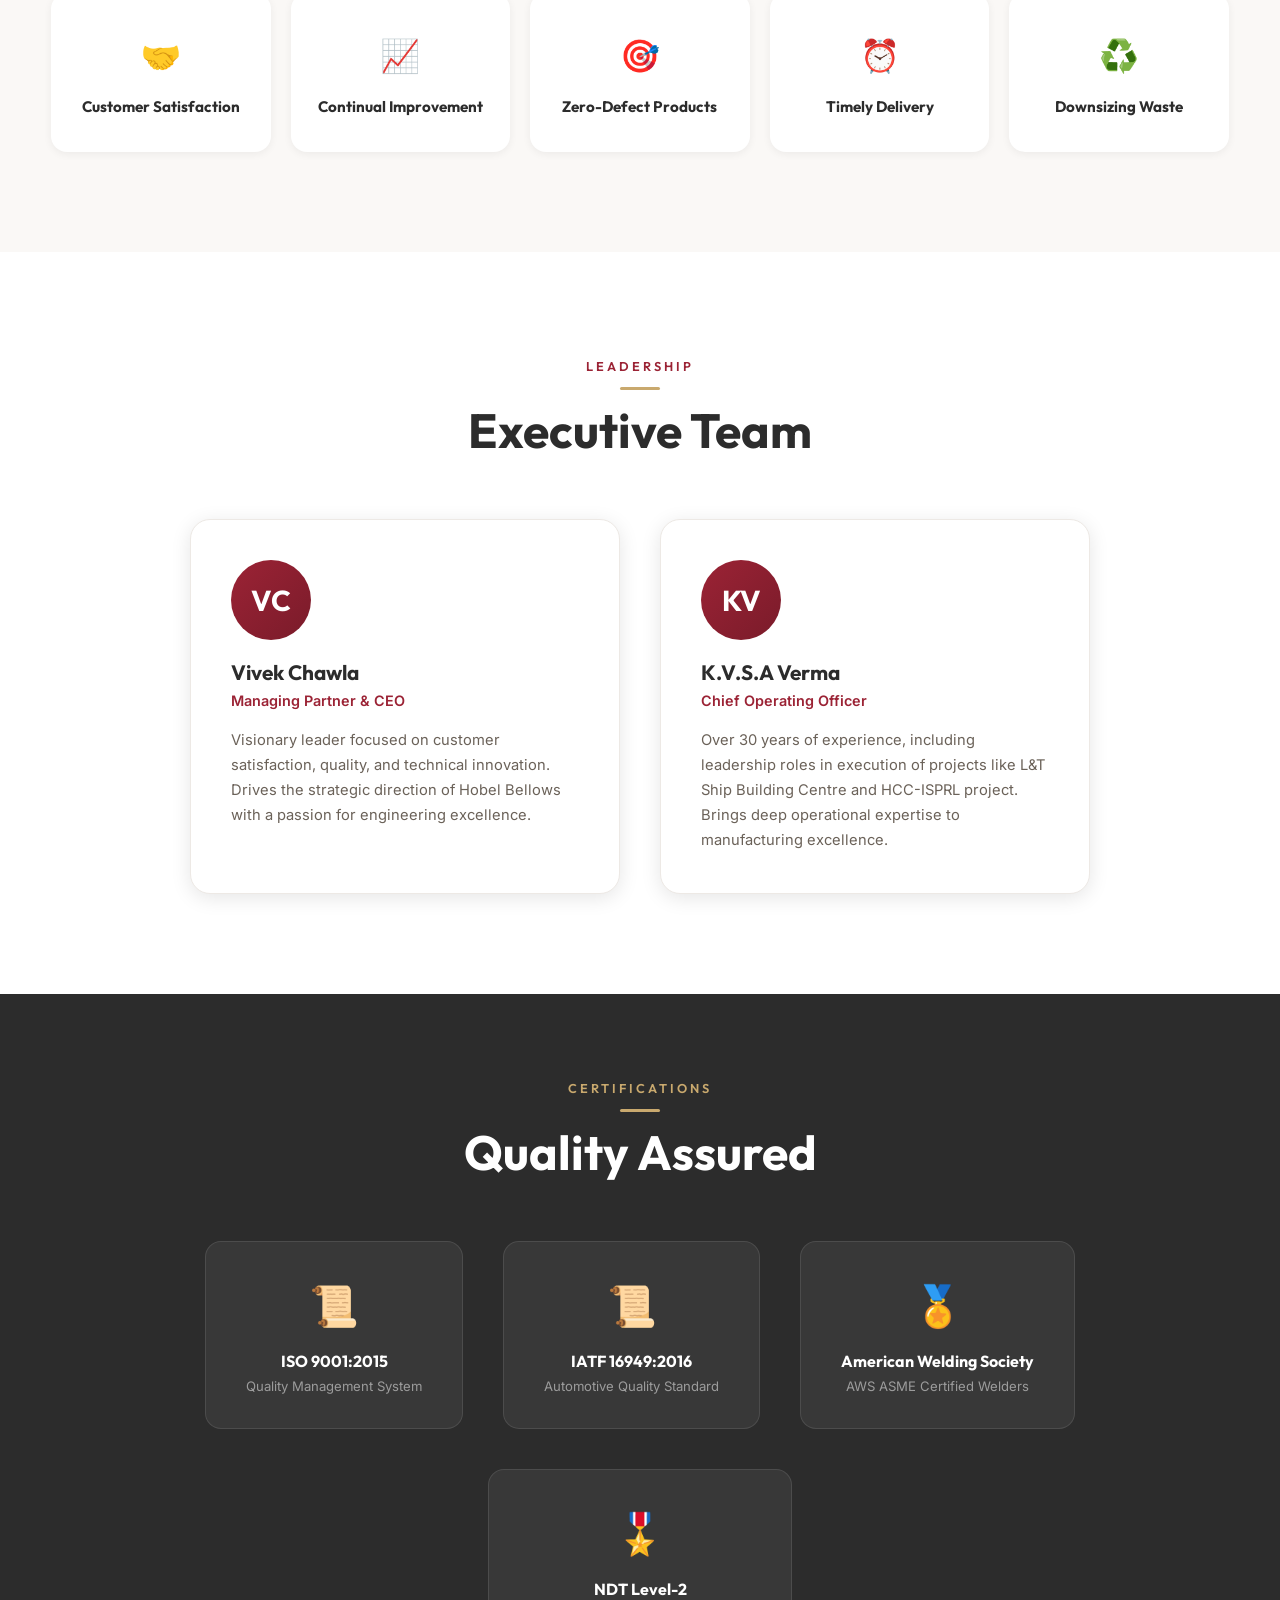
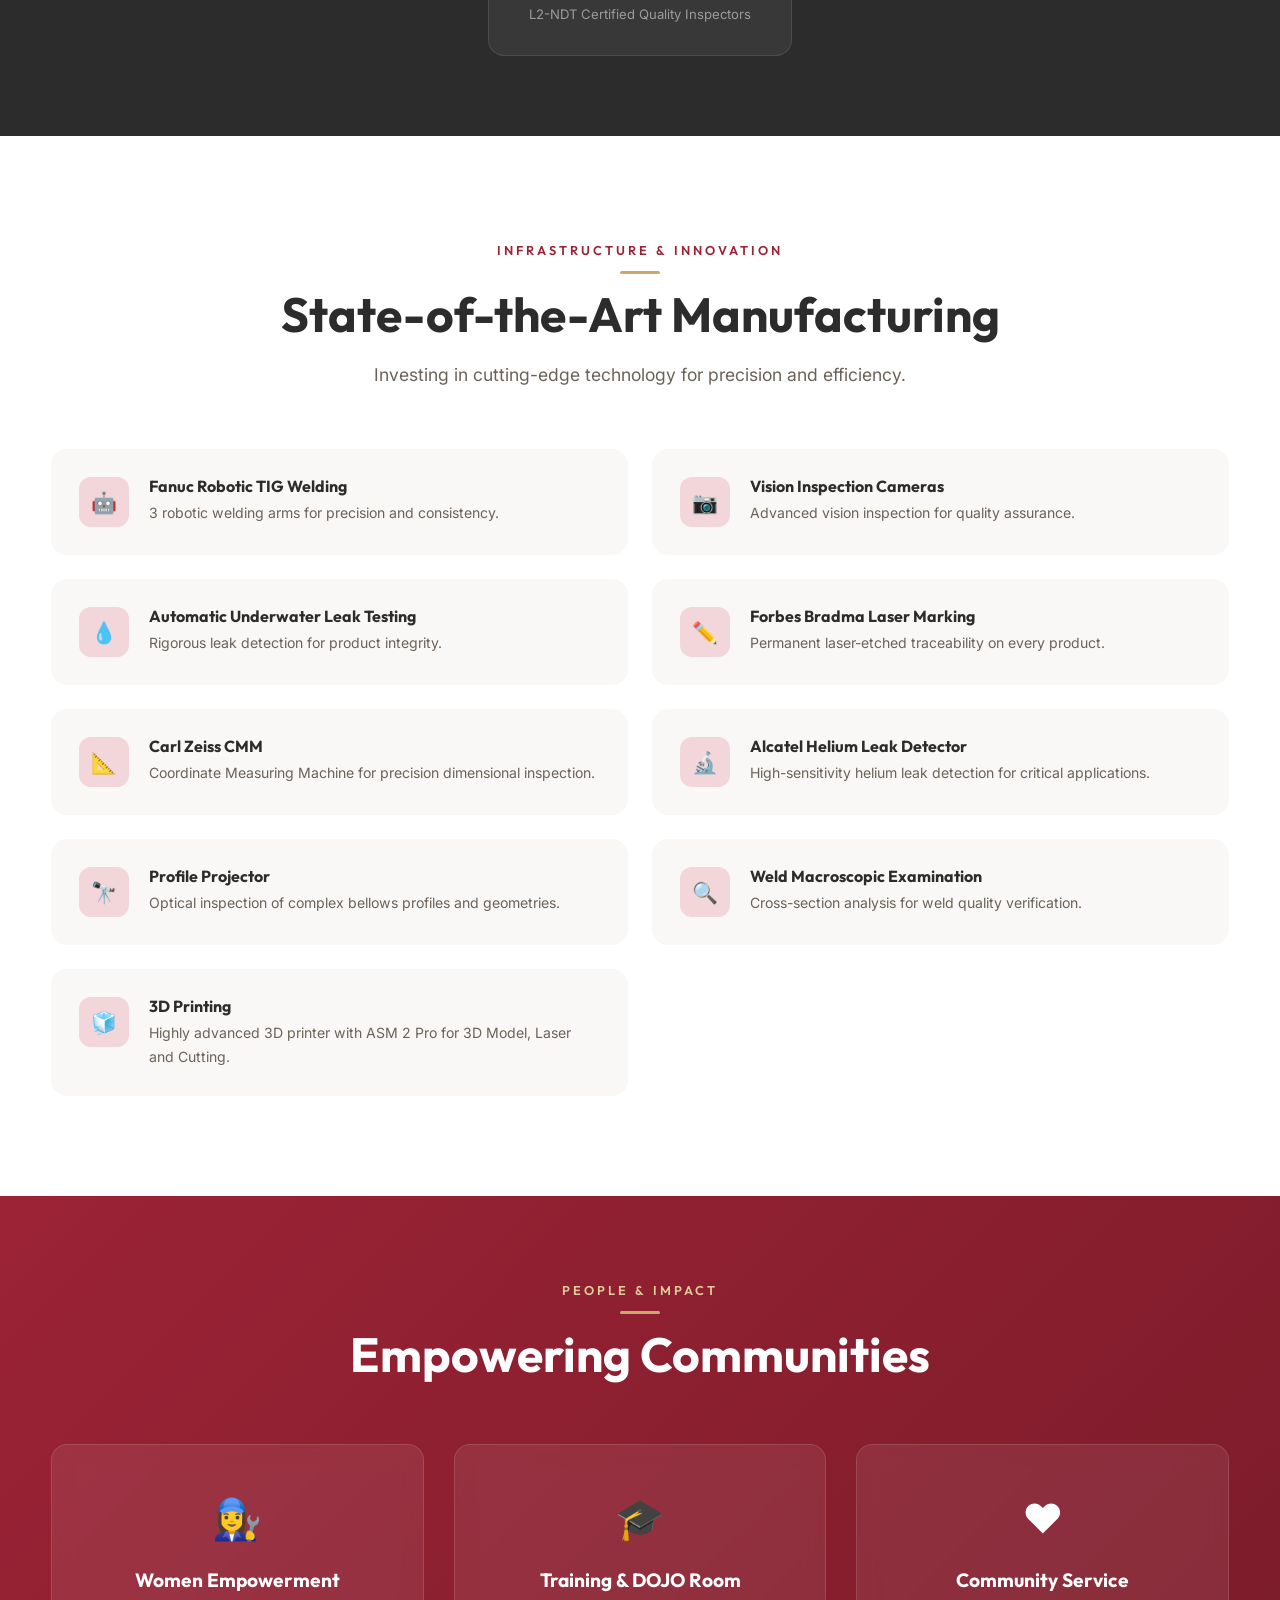
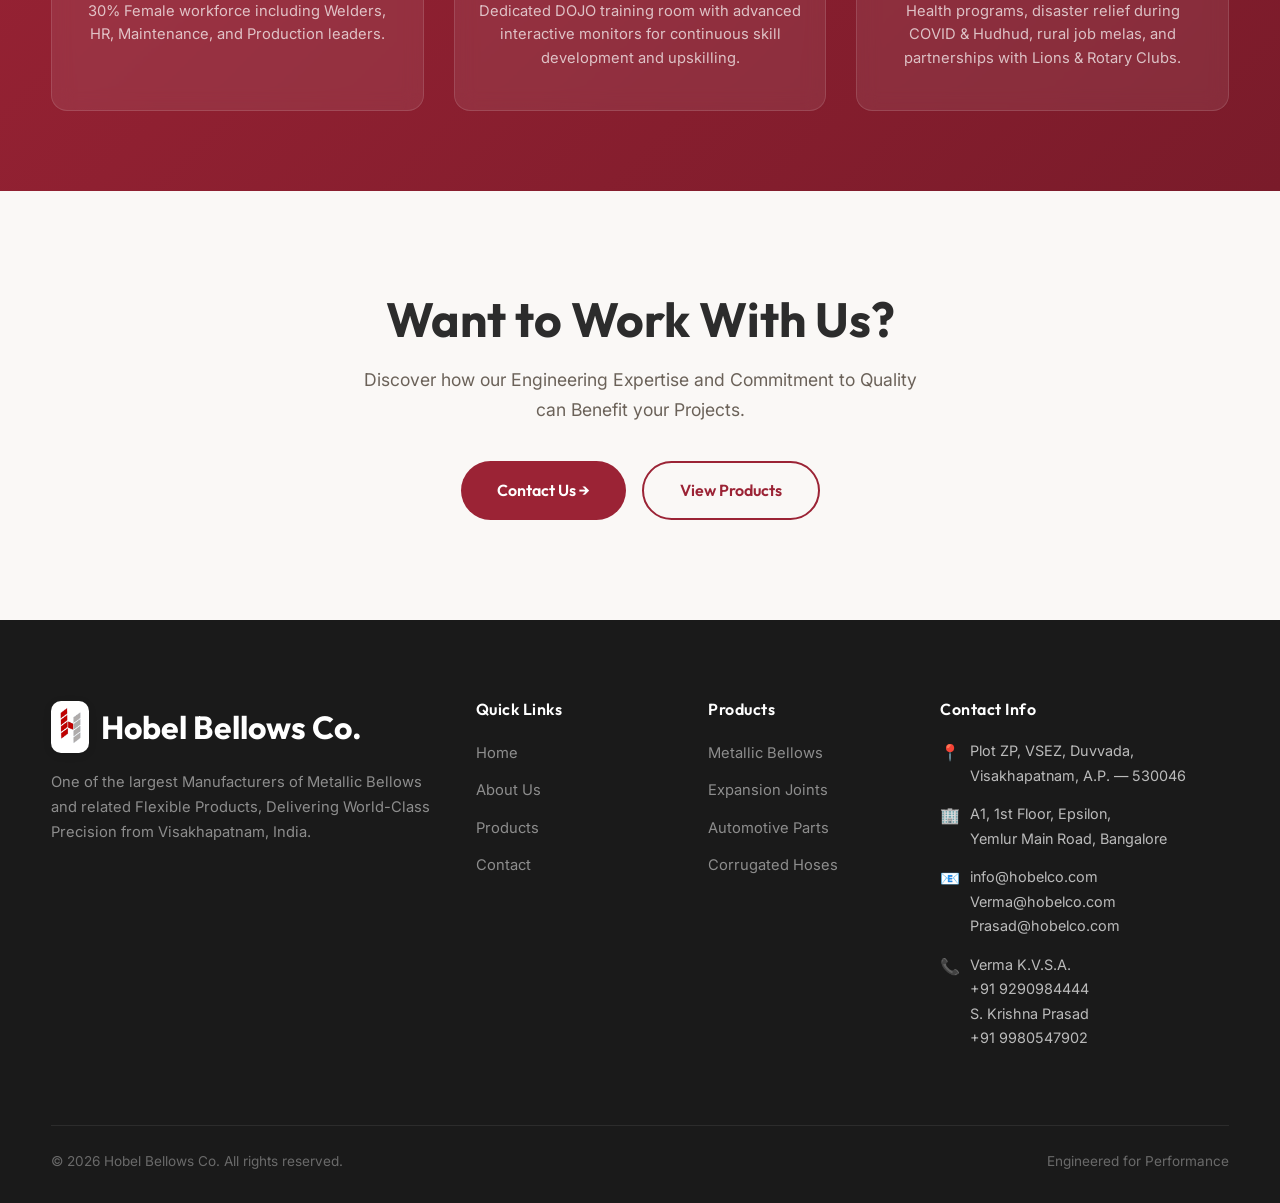
==== commit fa60ea22: "updated website content" ====
--- a/about.html
+++ b/about.html
@@ -251,8 +251,7 @@
                 <div class="sustain-card reveal">
                     <div class="icon">👩‍🔧</div>
                     <h3>Women Empowerment</h3>
-                    <p>30% female workforce including welders, HR, maintenance, and production leaders. Scooters
-                        rewarded quarterly, education scholarships, and ₹10,000 monthly grocery support.</p>
+                    <p>30% Female workforce including Welders, HR, Maintenance, and Production leaders.</p>
                 </div>
                 <div class="sustain-card reveal">
                     <div class="icon">🎓</div>
--- a/css/style.css
+++ b/css/style.css
@@ -394,8 +394,8 @@
     content: '';
     position: absolute;
     inset: 0;
-    background: url('../images/RB3.JPG') center/cover no-repeat;
-    opacity: 0.35;
+    background: url('../images/RB6.JPG') center/cover no-repeat;
+    opacity: 0.45;
     z-index: 0;
 }
 
@@ -653,9 +653,9 @@
 
 .customers-grid {
     display: grid;
-    grid-template-columns: repeat(3, 1fr);
+    grid-template-columns: repeat(4, 1fr);
     gap: 30px;
-    max-width: 960px;
+    max-width: 2560px;
     margin: 0 auto;
 }
 
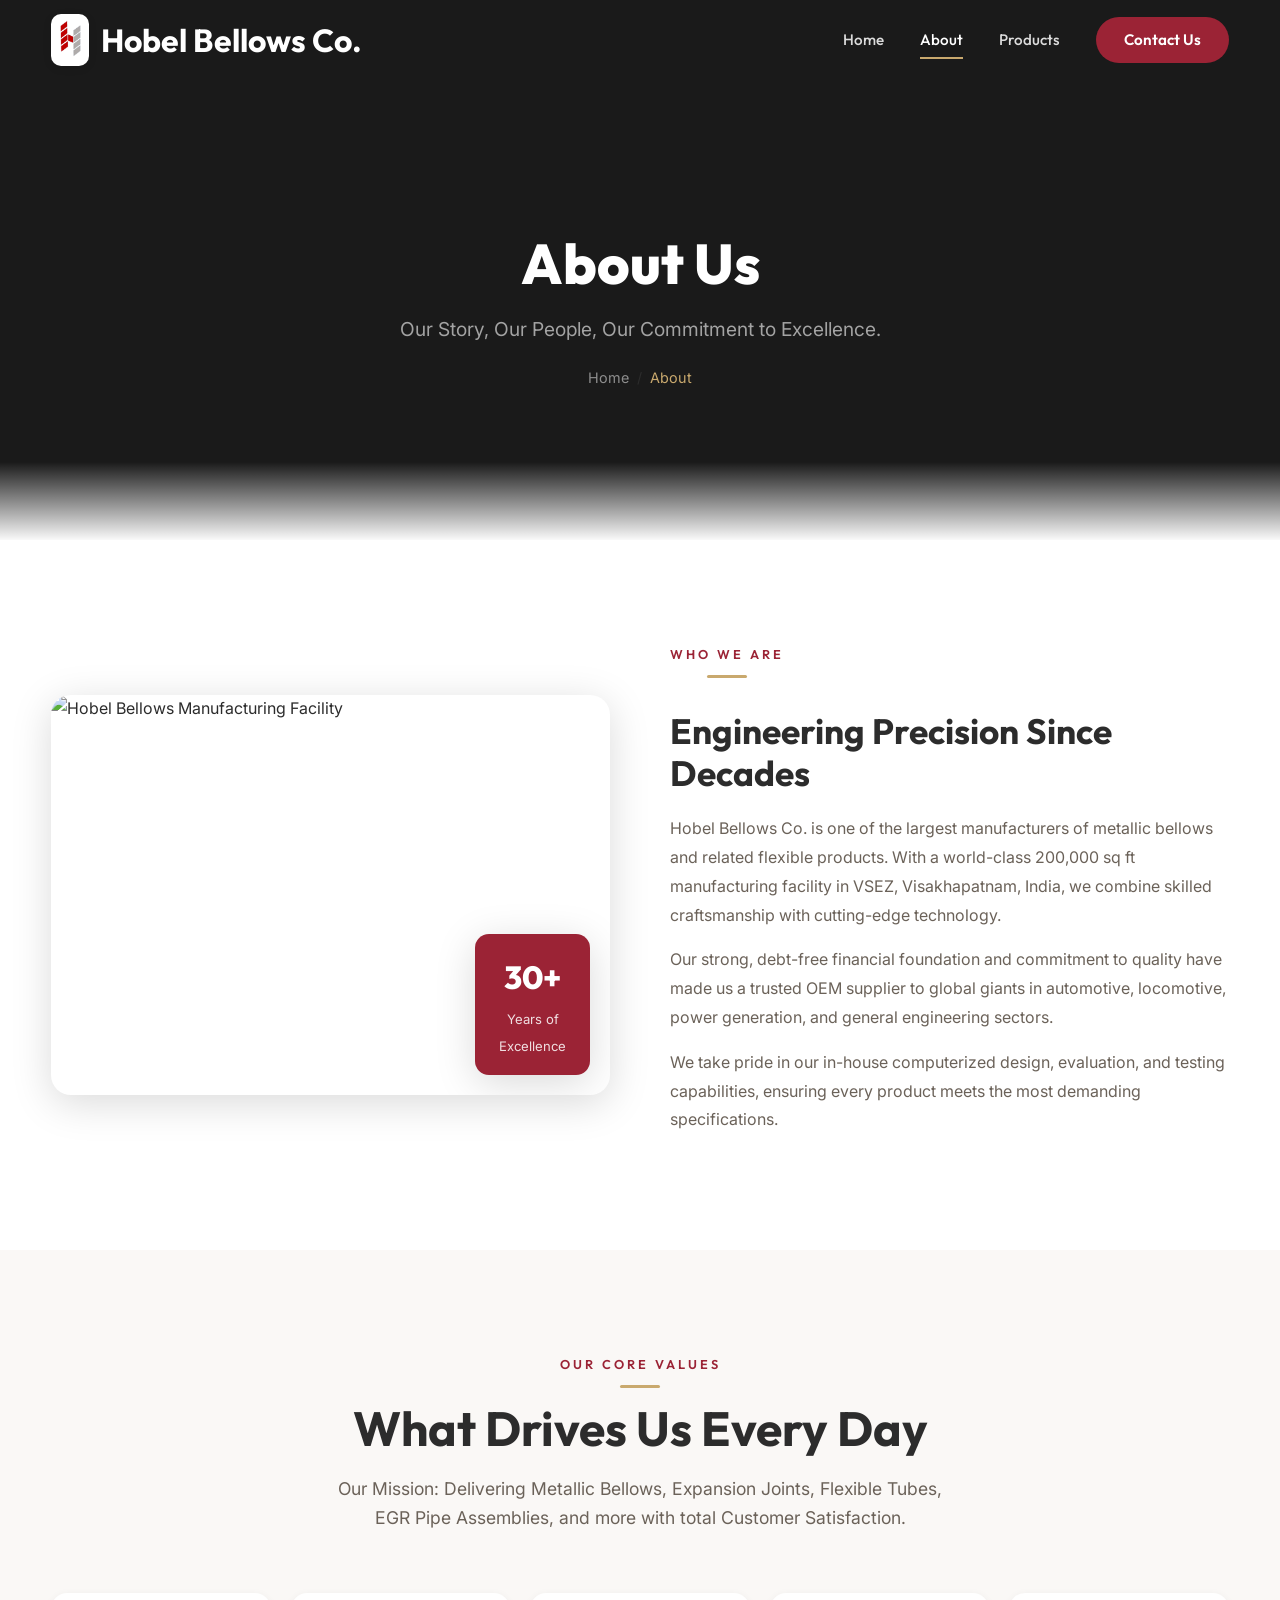
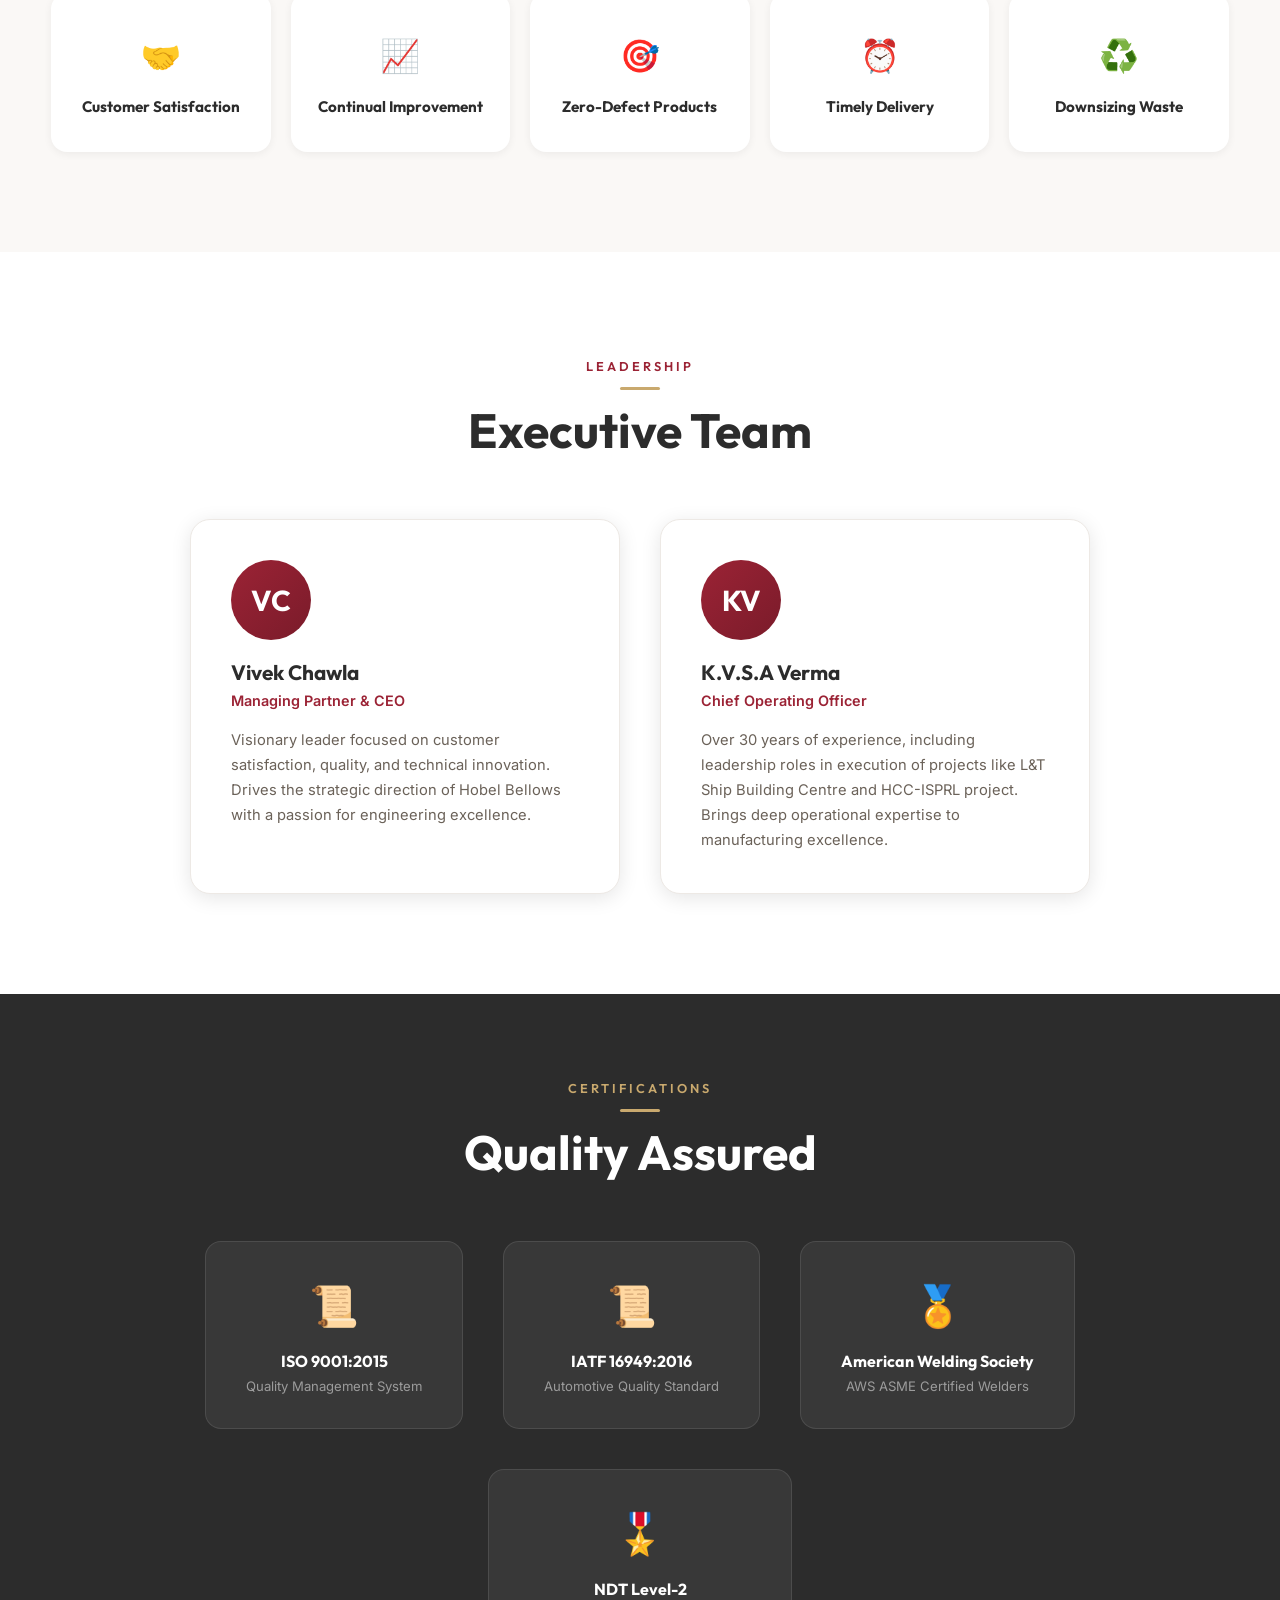
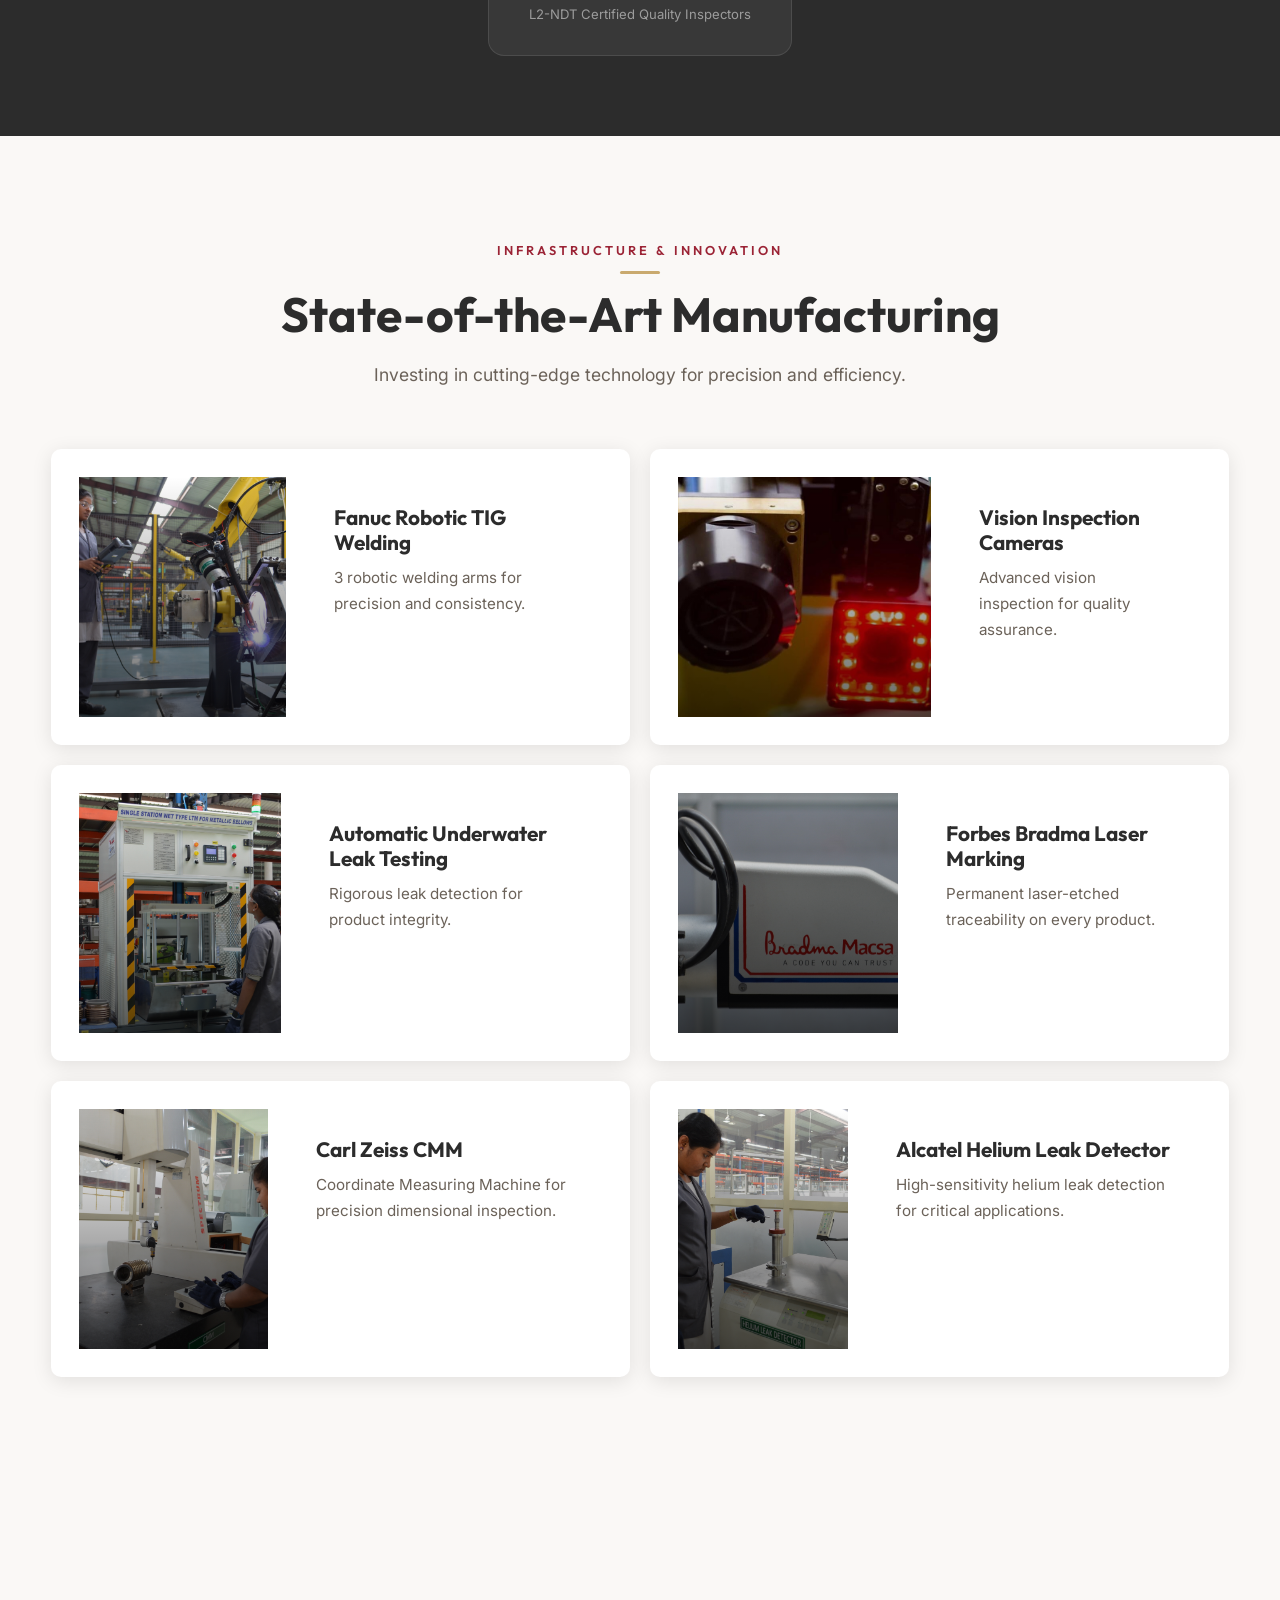
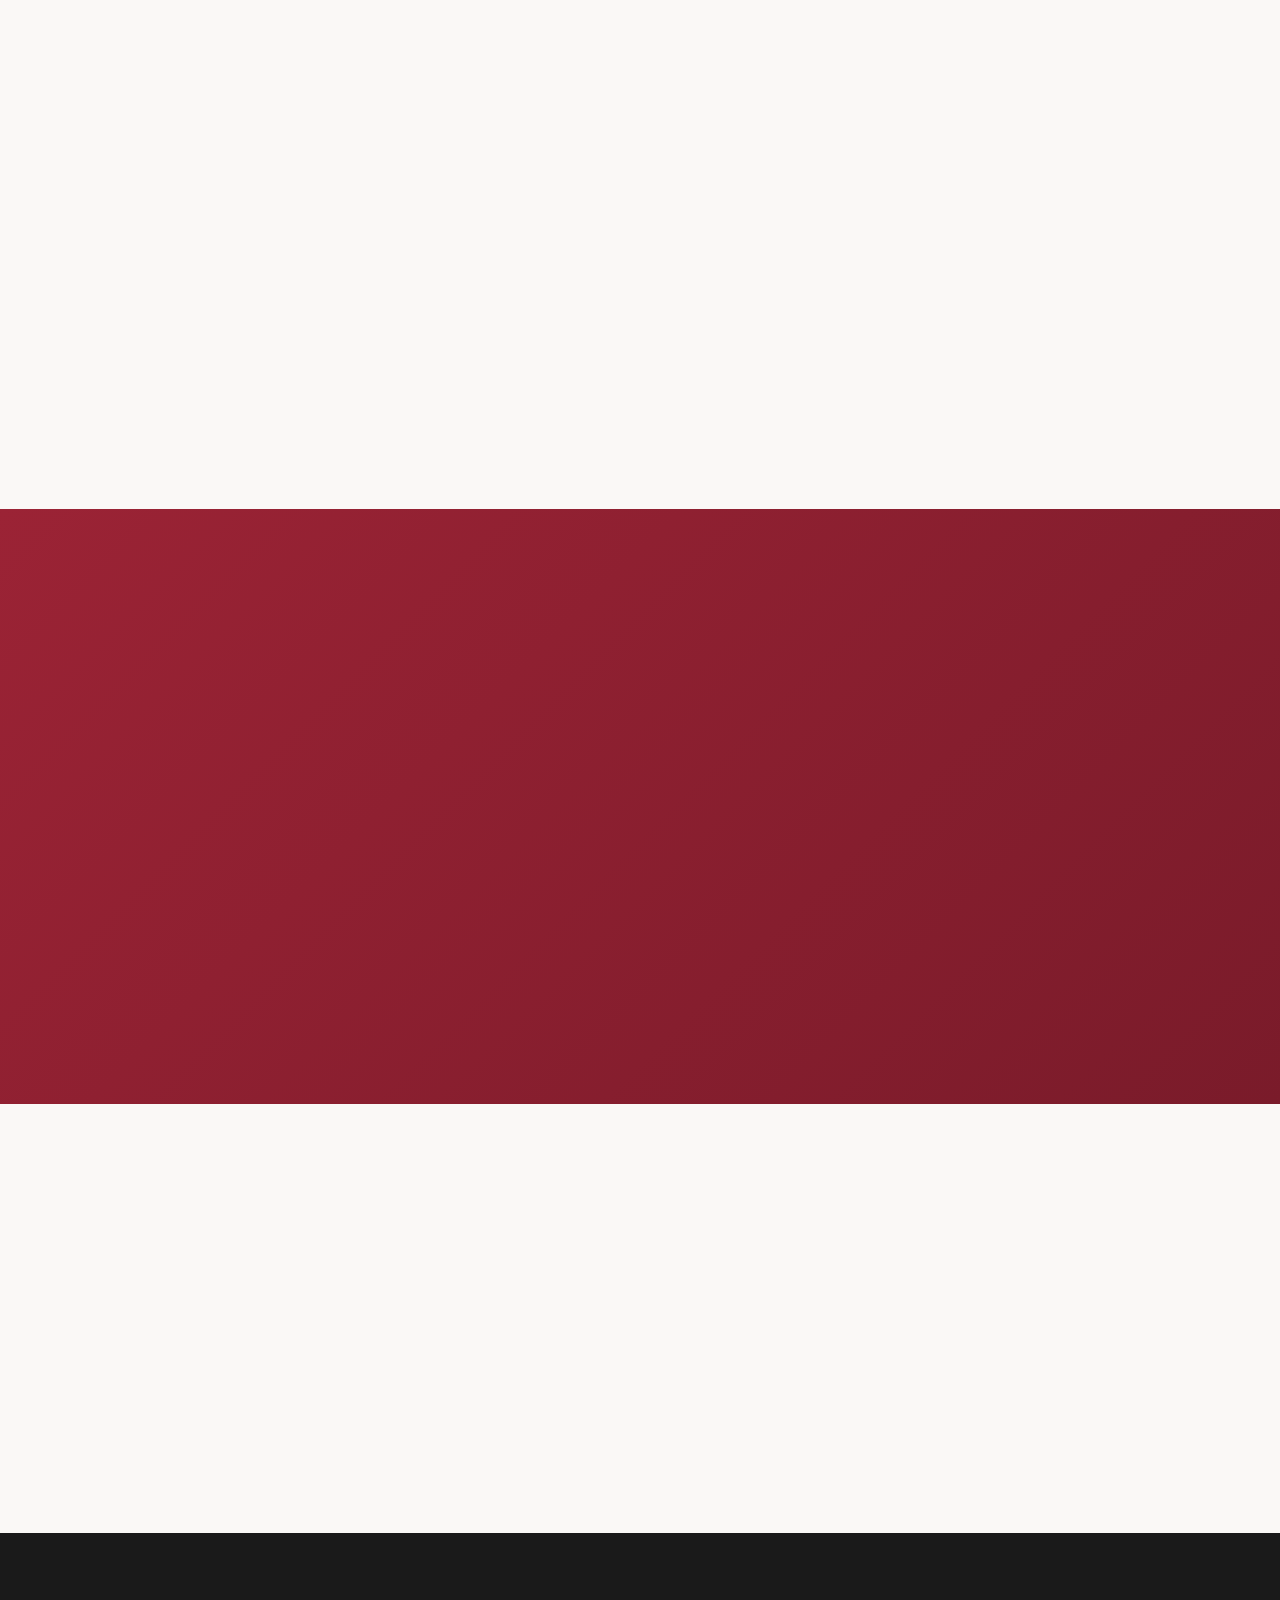
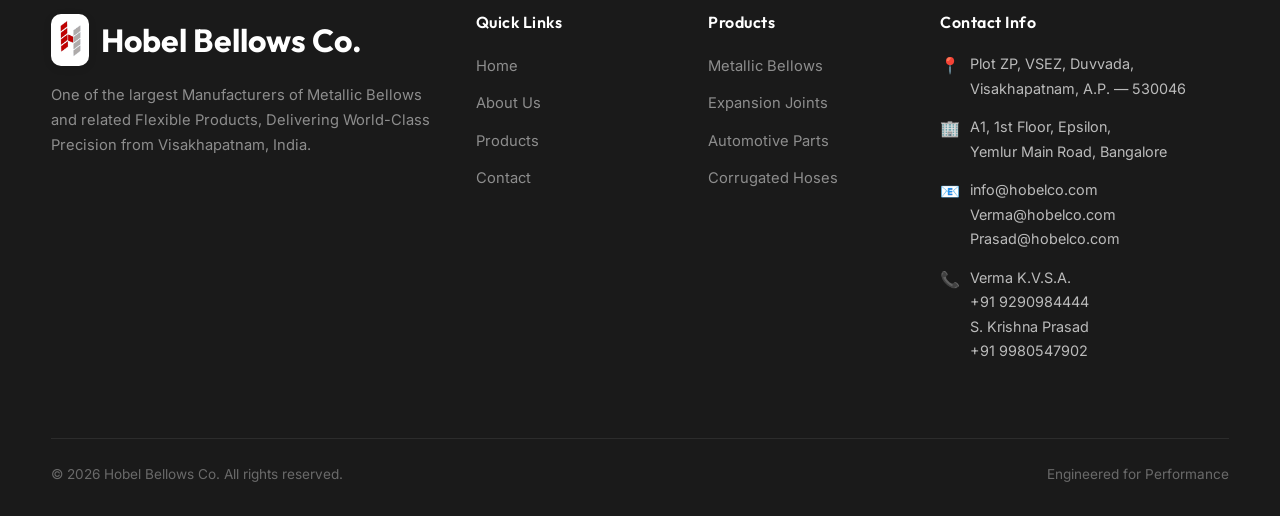
==== commit 23425571: "updated website content" ====
--- a/about.html
+++ b/about.html
@@ -125,7 +125,8 @@
                     <div class="avatar">KV</div>
                     <h3>K.V.S.A Verma</h3>
                     <div class="role">Chief Operating Officer</div>
-                    <p>Over 30 years of experience, including leadership roles in execution of projects like L&T Ship Building Centre and HCC-ISPRL
+                    <p>Over 30 years of experience, including leadership roles in execution of projects like L&T Ship
+                        Building Centre and HCC-ISPRL
                         project. Brings deep operational expertise to manufacturing excellence.</p>
                 </div>
             </div>
@@ -174,68 +175,103 @@
             </div>
             <div class="infra-grid">
                 <div class="infra-card reveal">
-                    <div class="icon">🤖</div>
-                    <div>
-                        <h4>Fanuc Robotic TIG Welding</h4>
+                    <div class="infra-card-img">
+                        <img src="images/WP1.JPG" alt="Fanuc Robotic TIG Welding">
+                        <div class="overlay"></div>
+                    </div>
+                    <div class="infra-card-body">
+                        <h3>Fanuc Robotic TIG Welding</h3>
                         <p>3 robotic welding arms for precision and consistency.</p>
                     </div>
                 </div>
                 <div class="infra-card reveal">
-                    <div class="icon">📷</div>
-                    <div>
-                        <h4>Vision Inspection  Cameras</h4>
+                    <div class="infra-card-img">
+                        <img src="images/VIC2(1).JPG" alt="Vision Inspection Cameras">
+                        <div class="overlay"></div>
+                    </div>
+                    <div class="infra-card-body">
+                        <h3>Vision Inspection Cameras</h3>
                         <p>Advanced vision inspection for quality assurance.</p>
                     </div>
                 </div>
-                <div class="infra-card reveal">
-                    <div class="icon">💧</div>
-                    <div>
-                        <h4>Automatic Underwater Leak Testing</h4>
+
+                <div class="infra-card reveal">
+                    <div class="infra-card-img">
+                        <img src="images/WP3.JPG" alt="Underwater Leak Testing">
+                        <div class="overlay"></div>
+                    </div>
+                    <div class="infra-card-body">
+                        <h3>Automatic Underwater Leak Testing</h3>
                         <p>Rigorous leak detection for product integrity.</p>
                     </div>
                 </div>
-                <div class="infra-card reveal">
-                    <div class="icon">✏️</div>
-                    <div>
-                        <h4>Forbes Bradma Laser Marking</h4>
+
+                <div class="infra-card reveal">
+                    <div class="infra-card-img">
+                        <img src="images/LM1.JPG" alt="Laser Marking">
+                        <div class="overlay"></div>
+                    </div>
+                    <div class="infra-card-body">
+                        <h3>Forbes Bradma Laser Marking</h3>
                         <p>Permanent laser-etched traceability on every product.</p>
                     </div>
                 </div>
-                <div class="infra-card reveal">
-                    <div class="icon">📐</div>
-                    <div>
-                        <h4>Carl Zeiss CMM</h4>
+
+                <div class="infra-card reveal">
+                    <div class="infra-card-img">
+                        <img src="images/WP7.JPG" alt="CMM Machine">
+                        <div class="overlay"></div>
+                    </div>
+                    <div class="infra-card-body">
+                        <h3>Carl Zeiss CMM</h3>
                         <p>Coordinate Measuring Machine for precision dimensional inspection.</p>
                     </div>
                 </div>
-                <div class="infra-card reveal">
-                    <div class="icon">🔬</div>
-                    <div>
-                        <h4>Alcatel Helium Leak Detector</h4>
+
+                <div class="infra-card reveal">
+                    <div class="infra-card-img">
+                        <img src="images/WP10.JPG" alt="Helium Leak Detector">
+                        <div class="overlay"></div>
+                    </div>
+                    <div class="infra-card-body">
+                        <h3>Alcatel Helium Leak Detector</h3>
                         <p>High-sensitivity helium leak detection for critical applications.</p>
                     </div>
                 </div>
-                <div class="infra-card reveal">
-                    <div class="icon">🔭</div>
-                    <div>
-                        <h4>Profile Projector</h4>
+
+                <div class="infra-card reveal">
+                    <div class="infra-card-img">
+                        <img src="images/PP2.JPG" alt="Profile Projector">
+                        <div class="overlay"></div>
+                    </div>
+                    <div class="infra-card-body">
+                        <h3>Profile Projector</h3>
                         <p>Optical inspection of complex bellows profiles and geometries.</p>
                     </div>
                 </div>
-                <div class="infra-card reveal">
-                    <div class="icon">🔍</div>
-                    <div>
-                        <h4>Weld Macroscopic Examination</h4>
+
+                <div class="infra-card reveal">
+                    <div class="infra-card-img">
+                        <img src="images/WMM4.JPG" alt="Weld Examination">
+                        <div class="overlay"></div>
+                    </div>
+                    <div class="infra-card-body">
+                        <h3>Weld Macroscopic Examination</h3>
                         <p>Cross-section analysis for weld quality verification.</p>
                     </div>
                 </div>
-                <div class="infra-card reveal">
-                    <div class="icon">🧊</div>
-                    <div>
-                        <h4>3D Printing</h4>
+
+                <div class="infra-card reveal">
+                    <div class="infra-card-img">
+                        <img src="images/3DP3.JPG" alt="3D Printing">
+                        <div class="overlay"></div>
+                    </div>
+                    <div class="infra-card-body">
+                        <h3>3D Printing</h3>
                         <p>Highly advanced 3D printer with ASM 2 Pro for 3D Model, Laser and Cutting.</p>
                     </div>
                 </div>
+
             </div>
         </div>
     </section>
--- a/css/style.css
+++ b/css/style.css
@@ -155,6 +155,12 @@
 /* ==========================================
    NAVBAR
    ========================================== */
+   /* ===== Navbar when hero is visible ===== */
+.navbar.in-hero{
+    background: transparent !important;
+    box-shadow: none !important;
+    backdrop-filter: none !important;
+}
 .navbar {
     position: fixed;
     top: 0;
@@ -381,23 +387,6 @@
 /* ==========================================
    HERO SECTION
    ========================================== */
-.hero {
-    min-height: 100vh;
-    display: flex;
-    align-items: center;
-    position: relative;
-    background:var(--black);
-    overflow: hidden;
-}
-
-.hero::before {
-    content: '';
-    position: absolute;
-    inset: 0;
-    background: url('../images/RB6.JPG') center/cover no-repeat;
-    opacity: 0.45;
-    z-index: 0;
-}
 
 .hero::after {
     content: '';
@@ -417,7 +406,7 @@
 
 .hero-content {
     max-width: 720px;
-    padding-top: 80px;
+    padding-top: 150px;
 }
 
 .hero-badge {
@@ -480,17 +469,16 @@
     flex-wrap: wrap;
 }
 
-.hero-visual {
-    position: absolute;
-    right: -5%;
-    top: 50%;
-    transform: translateY(-50%);
-    width: 500px;
-    height: 500px;
-    border-radius: 50%;
-    background: radial-gradient(circle, rgb(0, 0, 0) 0%, transparent 0%);
-    filter: blur(60px);
-    z-index: 0;
+.hero-visual{
+    position:absolute;
+    inset:0;
+    width:100%;
+    height:100%;
+    z-index:1;
+    transform:none;
+    filter:none;
+    border-radius:0;
+    background:none;
 }
 
 /* ==========================================
@@ -1938,9 +1926,484 @@
         padding: 28px 20px;
     }
 }
-/* ===== Mobile Hero Image Fix ===== */
-@media (max-width: 768px) {
-    .hero::before {
-        background-position: 70% center;
+/* ===== HERO MEDIA SLIDER ===== */
+
+.hero{
+    position:relative;
+    min-height:100svh;
+    overflow:hidden;
+    background:var(--black);
+}
+
+/* background layer */
+.hero-visual{
+    position:absolute;
+    inset:0;
+    z-index:1;
+}
+
+/* keep text above */
+.hero-content{
+    position:relative;
+    z-index:3;
+    color:white;
+}
+
+/* dark overlay for readability */
+.hero-overlay{
+    position:absolute;
+    inset:0;
+    background:rgba(0,0,0,0.55);
+    z-index:2;
+    pointer-events:none;
+}
+
+/* swiper sizing */
+.heroSwiper,
+.heroSwiper .swiper-slide{
+    width:100%;
+    height:100%;
+}
+
+/* image & video fit */
+.hero-media,
+.hero-video{
+    width:100%;
+    height:100%;
+    object-fit:cover;
+}
+
+/* navigation arrows hidden */
+/* hide default swiper icon */
+.swiper-button-next::after,
+.swiper-button-prev::after{
+    display:none;
+}
+
+/* actual arrow button */
+.swiper-button-next,
+.swiper-button-prev{
+    width:60px;
+    height:120px;
+    border-radius:10px;
+    background:rgba(0,0,0,0.45);
+    backdrop-filter:blur(6px);
+    border:1px solid rgba(255, 255, 255, 0.562);
+    display:flex;
+    align-items:center;
+    justify-content:center;
+    position:center;
+    top:50%;
+    transform:translateY(-50%);
+    opacity:0;
+    transition:opacity .25s ease, transform .25s ease, background .25s ease;
+    z-index:5;
+}
+
+/* positions */
+.swiper-button-prev{ left:30px; }
+.swiper-button-next{ right:30px; }
+
+/* arrow symbol */
+.swiper-button-next::before,
+.swiper-button-prev::before{
+    content:"";
+    width:14px;
+    height:14px;
+    border-top:4px solid #fff;
+    border-right:4px solid #fff;
+}
+
+.swiper-button-next::before{ transform:rotate(45deg); }
+.swiper-button-prev::before{ transform:rotate(-135deg); }
+
+/* hover look */
+.swiper-button-next:hover,
+.swiper-button-prev:hover{
+    background:var(--primary);
+    border-color:var(--primary);
+    transform:translateY(-50%) scale(1.5);
+}
+/* Prevent navbar covering hero content */
+.hero .container{
+    padding-top: var(--nav-height);
+}
+.swiper-button-next,
+.swiper-button-prev{
+    width:70px;
+    height:100%;
+    top:0;
+    margin-top:0;
+}
+
+/* invisible hit area */
+.swiper-button-prev{
+    left:0;
+}
+.swiper-button-next{
+    right:0;
+}
+
+/* hide icon */
+.swiper-button-next::after,
+.swiper-button-prev::after{
+    opacity:0.5;
+    transition:opacity .25s ease;
+}
+
+/* only when mouse near edges */
+.swiper-button-next:hover::after,
+.swiper-button-prev:hover::after{
+    opacity:1;
+}
+/* ===== HERO SLIDER DOTS ===== */
+
+.swiper-pagination{
+    position:absolute;
+    bottom:110px !important;
+    text-align:center;
+    z-index:6;
+}
+
+/* normal dots */
+.swiper-pagination-bullet{
+    width:9px;
+    height:9px;
+    background:rgba(255,255,255,0.35);
+    opacity:1;
+    margin:10px !important;
+    transition:all .35s ease;
+}
+
+/* active slide dot */
+.swiper-pagination-bullet-active{
+    width:26px;
+    height:9px;
+    border-radius:10px;
+
+}
+/* ===== FORCE HERO DOT COLORS ===== */
+
+.hero .swiper-pagination-bullet{
+    background: var(--white) !important;
+    opacity: 2;
+}
+
+.hero .swiper-pagination-bullet-active{
+    background: var(--primary) !important;
+}
+/* ===== MOBILE HERO IMAGE CONTROL ===== */
+@media (max-width:768px){
+
+    /* make hero taller for phones */
+    .hero{
+        min-height: 92svh;
+    }
+
+    /* IMPORTANT: shift visible area */
+    .hero-media,
+    .hero-video{
+        object-position: 70% center;
+    }
+
+}
+@media (max-width:768px){
+
+    /* shopfloor view*/
+    .hero-media.Shopfloor{
+        object-position: 80% center;
+    }
+
+    /* robotic arm */
+    .hero-media.arm{
+        object-position: 72% center;
+    }
+
+    /* bellows product */
+    .hero-media.bellows{
+        object-position: 25% center;
+    }
+
+    /* installation / CMM */
+    .hero-media.cmm{
+        object-position: 40% center;
+    }
+
+}
+/* ===== MOBILE HERO LAYOUT FIX ===== */
+@media (max-width:768px){
+    .hero::after{
+        height: 20px;
+    }
+
+    /* correct hero height for phones */
+    .hero{
+        min-height: calc(100dvh - var(--nav-height));
+        display:flex;
+        align-items:center;
+    }
+
+    /* move content upward */
+    .hero-content{
+        padding-top: 120px;
+        max-width: 100%;
+    }
+
+    /* make buttons not push layout */
+    .hero-buttons{
+        margin-top: 18px;
+    }
+
+    /* move dots below buttons */
+    .hero .swiper-pagination{
+        bottom: 40px !important;
+    }
+
+}
+@media (max-width:768px){
+    .hero h1{
+        font-size: 2.2rem;
+        line-height:1.15;
+    }
+
+    .hero p{
+        font-size: 0.95rem;
+        line-height:1.6;
+    }
+}/* ===== MOBILE LANDSCAPE HERO FIX ===== */
+@media (max-height:500px) and (orientation:landscape){
+
+    /* hero must stop behaving like fullscreen */
+    .hero{
+        min-height: auto;
+        height: 100dvh;
+        padding-top: var(--nav-height);
+    }
+
+    /* make slider fit the available height */
+    .hero-visual{
+        top: var(--nav-height);
+        height: calc(100dvh - var(--nav-height));
+    }
+
+    /* compress text block */
+    .hero-content{
+        padding-top: 20px;
+        max-width: 520px;
+    }
+
+    /* smaller heading */
+    .hero h1{
+        font-size: 2rem;
+        line-height: 1.15;
+        margin-bottom: 8px;
+    }
+
+    /* shrink paragraph */
+    .hero p{
+        font-size: 0.9rem;
+        line-height: 1.4;
+        margin-bottom: 12px;
+        max-width: 420px;
+    }
+
+    /* compact buttons */
+    .hero-buttons .btn{
+        padding: 10px 22px;
+        font-size: 0.9rem;
+    }
+
+    /* hide the badge (it consumes vertical space) */
+    .hero-badge{
+        display:none;
+    }
+
+    /* move pagination up */
+    .hero .swiper-pagination{
+        bottom: 8px !important;
+    }
+
+    /* reduce gradient */
+    .hero::after{
+        height:40px;
+    }
+
+}
+@media (max-height:500px) and (orientation:landscape){
+    .hero-media{
+        object-position: center 40%;
+    }
+}
+/* ===== INFRASTRUCTURE FEATURE CARDS ===== */
+
+.infrastructure{
+    background:var(--gray-50);
+}
+
+/* grid */
+.infra-grid{
+    display:grid;
+    grid-template-columns:repeat(2,1fr);
+    gap:34px;
+}
+
+/* card */
+.infra-card{
+    background:transparent;
+    border-radius:22px;
+    overflow:hidden;
+    transition:all .35s var(--ease);
+}
+
+/* image section (TOP) */
+.infra-img{
+    height:230px;
+    overflow:hidden;
+    position:relative;
+    border-radius:22px 22px 0 0;
+}
+
+.infra-img img{
+    width:100%;
+    height:100%;
+    object-fit:cover;
+    transition:transform .7s ease, filter .5s ease;
+}
+
+/* subtle dark overlay for readability */
+.infra-img::after{
+    content:"";
+    position:absolute;
+    inset:0;
+    background:linear-gradient(to bottom, transparent 60%, rgba(0,0,0,.25));
+}
+
+/* hover zoom */
+.infra-card:hover .infra-img img{
+    transform:scale(1.12);
+}
+
+/* bottom text panel */
+.infra-body{
+    background:var(--white);
+    padding:24px 24px 26px;
+    border-radius:0 0 22px 22px;
+    box-shadow:var(--shadow-md);
+}
+
+/* title */
+.infra-body h4{
+    font-family:'Outfit',sans-serif;
+    font-size:1.15rem;
+    font-weight:700;
+    color:var(--charcoal);
+    margin-bottom:8px;
+}
+
+/* description */
+.infra-body p{
+    font-size:.95rem;
+    color:var(--gray-600);
+    line-height:1.7;
+}
+
+/* card hover elevation */
+.infra-card:hover{
+    transform:translateY(-10px);
+}
+
+/* tablet */
+@media(max-width:1024px){
+    .infra-grid{
+        grid-template-columns:repeat(2,1fr);
+    }
+}
+
+/* mobile */
+@media(max-width:768px){
+    .infra-grid{
+        grid-template-columns:1fr;
+    }
+
+    .infra-img{
+        height:200px;
+    }
+}
+/* ===== INFRASTRUCTURE (MATCH PRODUCTS OVERVIEW) ===== */
+
+.infrastructure{
+    background: var(--off-white);
+}
+
+.infra-grid{
+    display:grid;
+    grid-template-columns:repeat(2,1fr);
+    gap:20px;
+}
+
+.infra-card{
+    border-radius:10px;
+    overflow:hidden;
+    background:var(--white);
+    box-shadow:var(--shadow-md);
+    transition: transform 0.4s var(--ease), box-shadow 0.4s var(--ease);
+    position: relative;
+}
+
+.infra-card:hover{
+    transform:translateY(-10px);
+    box-shadow:var(--shadow-xl);
+}
+
+.infra-card-img{
+    height: 240px;
+    overflow:hidden;
+    position:relative;
+}
+
+.infra-card-img img{
+    width:100%;
+    height:100%;
+    object-fit:cover;
+    transition:transform 0.5s var(--ease);
+}
+
+.infra-card:hover .infra-card-img img{
+    transform:scale(1.08);
+}
+
+.infra-card-img .overlay{
+    position:absolute;
+    inset:0;
+    background:linear-gradient(to top, rgba(0,0,0,.6), transparent);
+}
+
+.infra-card-body{
+    padding:28px;
+}
+
+.infra-card-body h3{
+    font-size:1.3rem;
+    font-weight:700;
+    color:var(--charcoal);
+    margin-bottom:10px;
+}
+
+.infra-card-body p{
+    font-size:0.95rem;
+    color:var(--gray-600);
+    margin-bottom:20px
+}
+
+/* responsive */
+@media(max-width:1024px){
+    .infra-grid{
+        grid-template-columns:repeat(2,1fr);
+    }
+}
+
+@media(max-width:768px){
+    .infra-grid{
+        grid-template-columns:1fr;
     }
 }
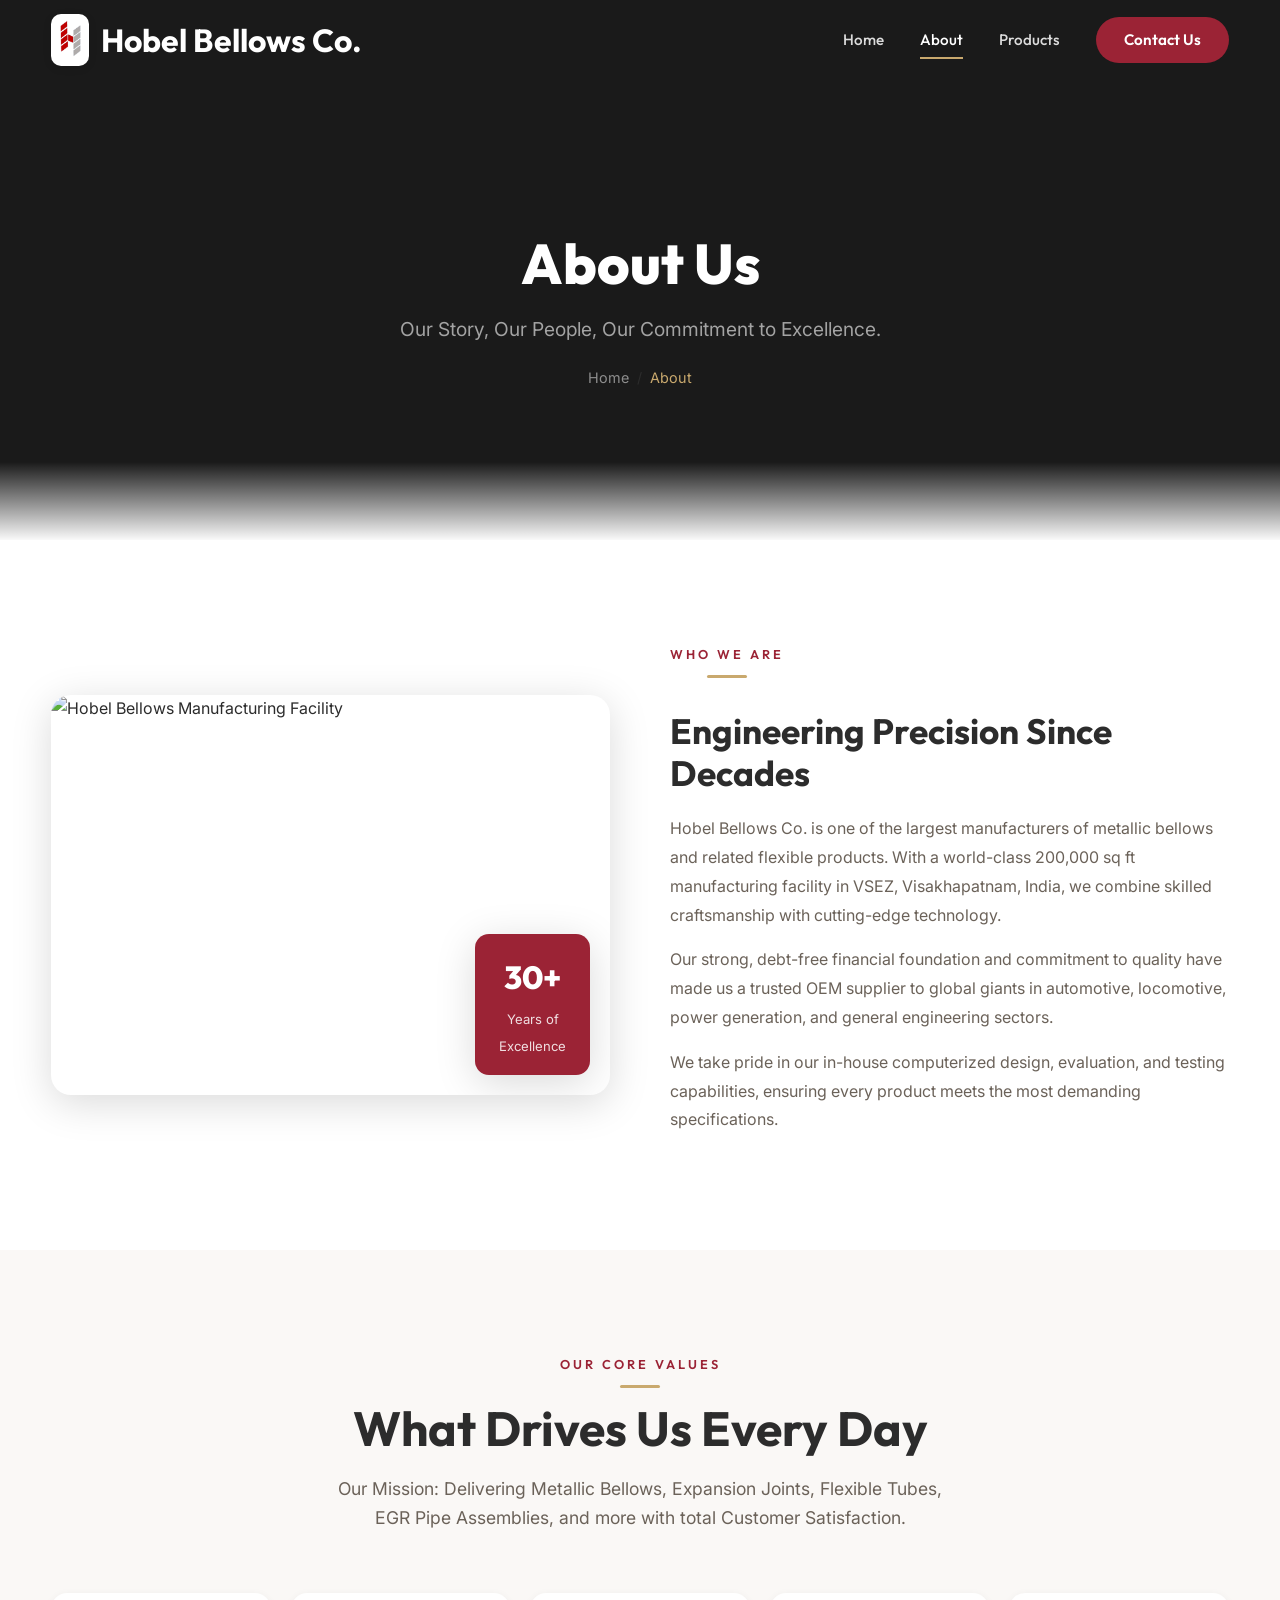
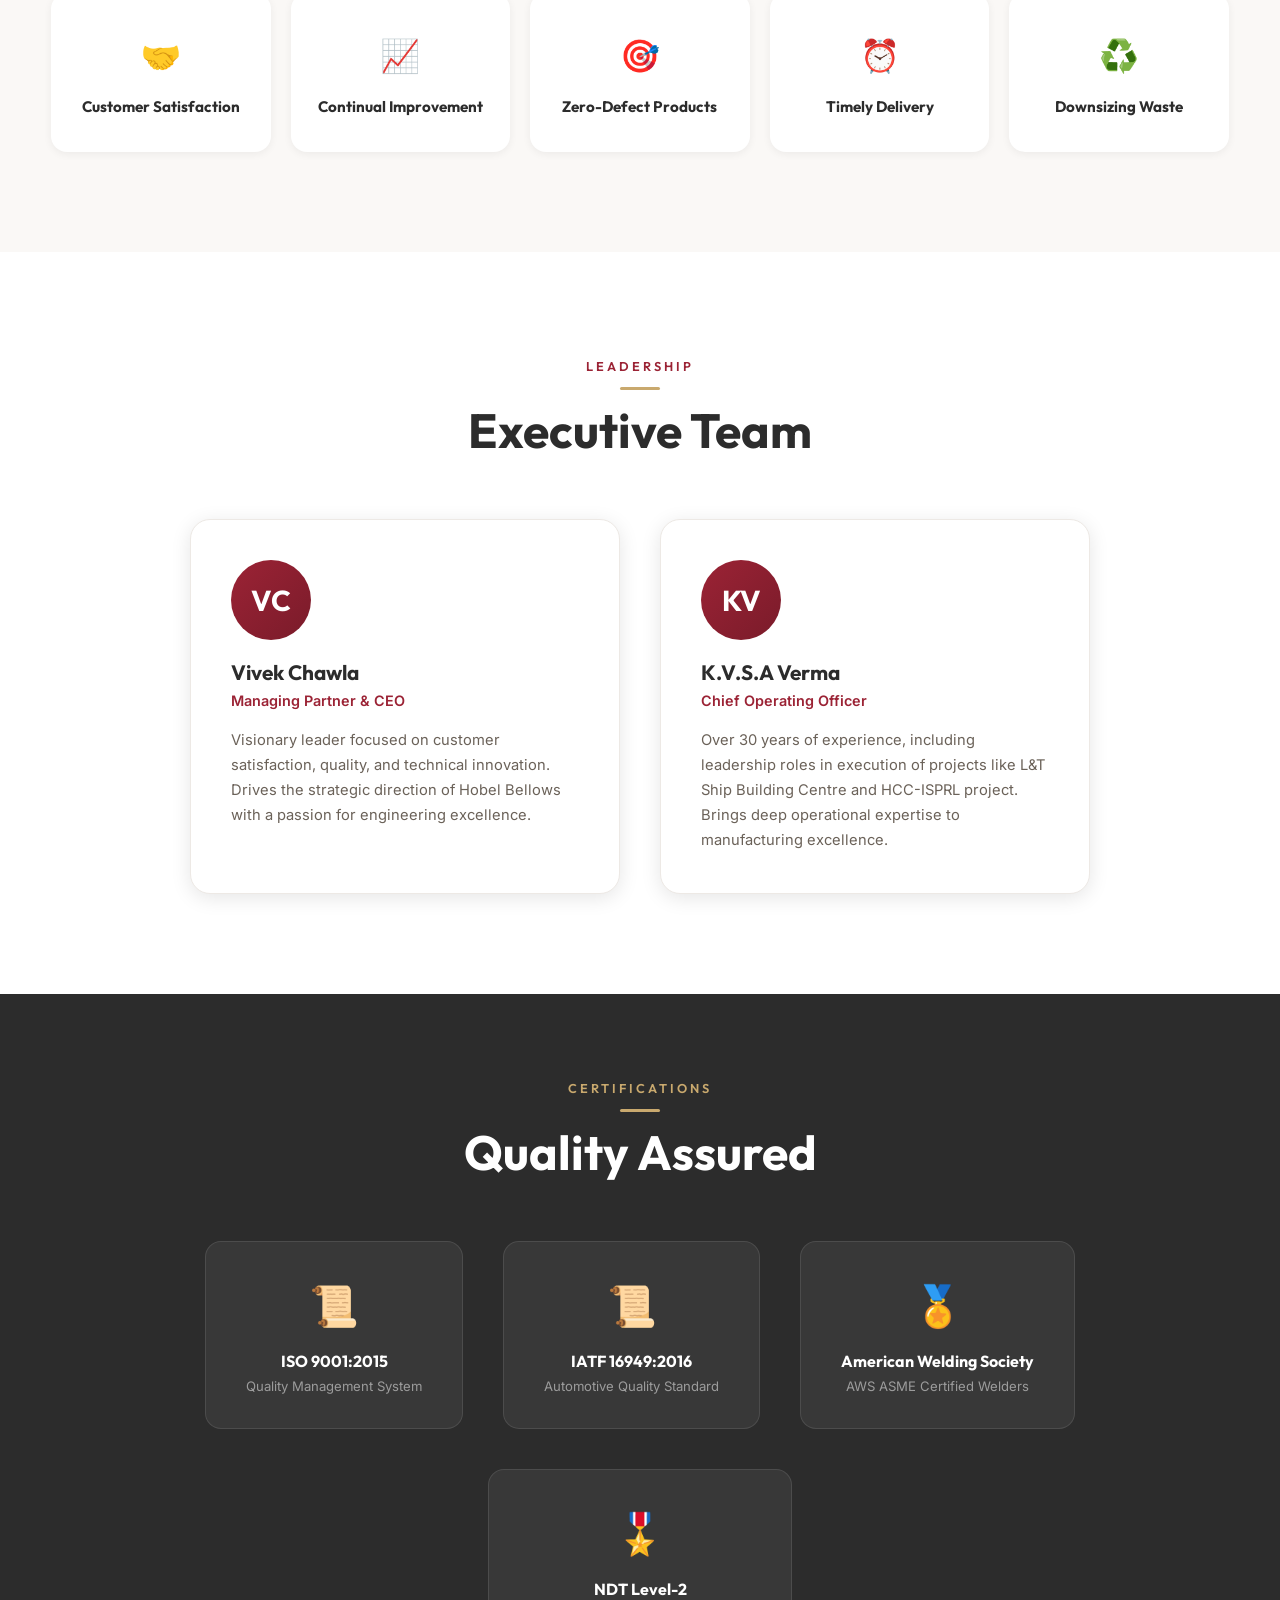
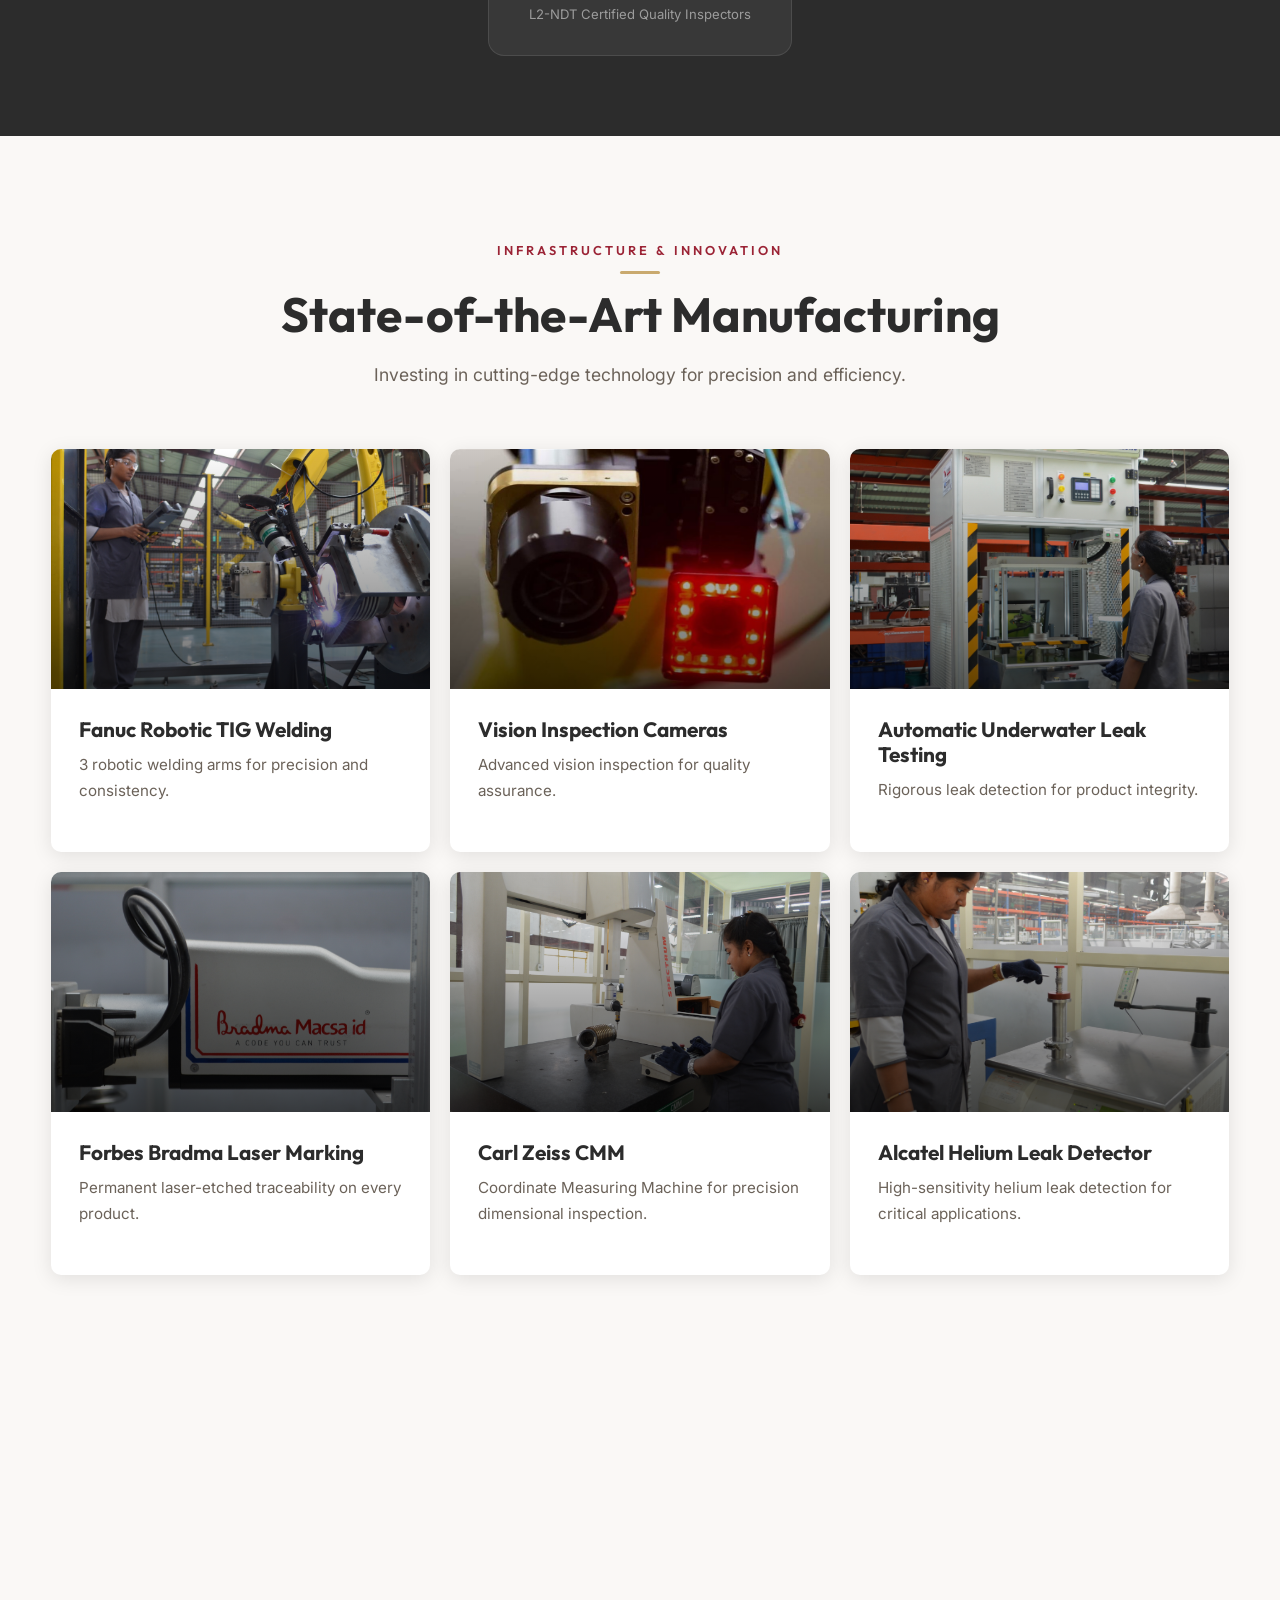
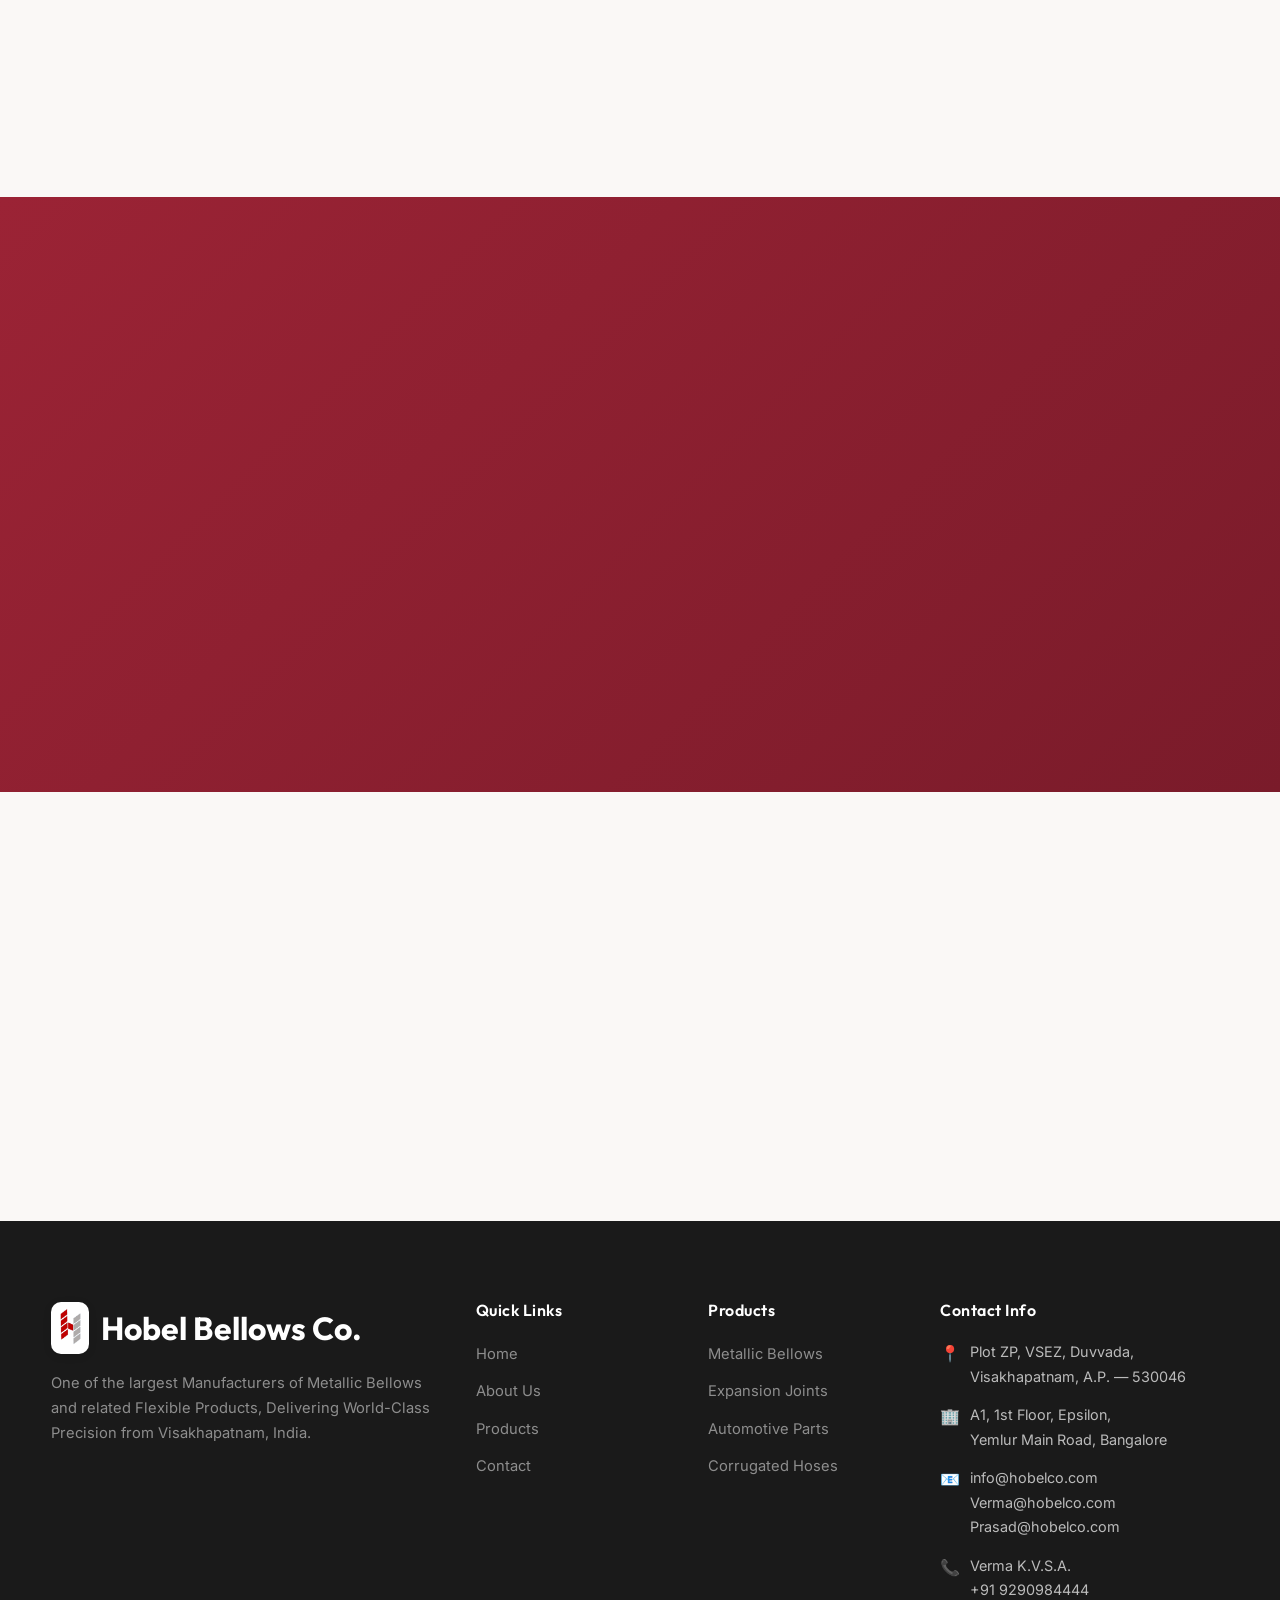
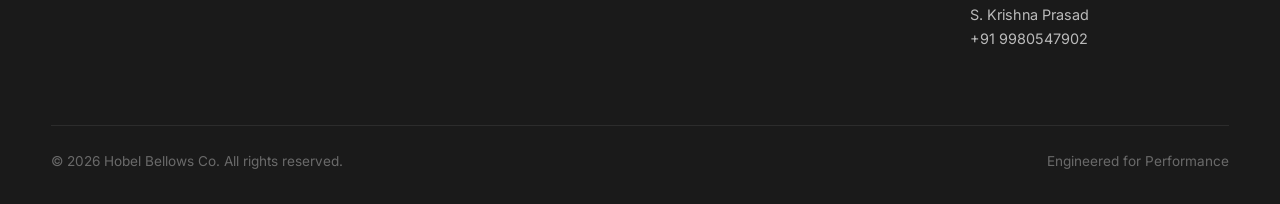
==== commit 80800f73: "updated website content" ====
--- a/about.html
+++ b/about.html
@@ -166,7 +166,7 @@
     </section>
 
     <!-- ===== INFRASTRUCTURE ===== -->
-    <section class="infrastructure section-padding">
+    <section class="infrastructure section-padding" id="infrastructure" >
         <div class="container">
             <div class="section-header reveal">
                 <div class="label">Infrastructure & Innovation</div>
@@ -194,7 +194,6 @@
                         <p>Advanced vision inspection for quality assurance.</p>
                     </div>
                 </div>
-
                 <div class="infra-card reveal">
                     <div class="infra-card-img">
                         <img src="images/WP3.JPG" alt="Underwater Leak Testing">
@@ -205,7 +204,6 @@
                         <p>Rigorous leak detection for product integrity.</p>
                     </div>
                 </div>
-
                 <div class="infra-card reveal">
                     <div class="infra-card-img">
                         <img src="images/LM1.JPG" alt="Laser Marking">
@@ -216,7 +214,6 @@
                         <p>Permanent laser-etched traceability on every product.</p>
                     </div>
                 </div>
-
                 <div class="infra-card reveal">
                     <div class="infra-card-img">
                         <img src="images/WP7.JPG" alt="CMM Machine">
@@ -227,7 +224,6 @@
                         <p>Coordinate Measuring Machine for precision dimensional inspection.</p>
                     </div>
                 </div>
-
                 <div class="infra-card reveal">
                     <div class="infra-card-img">
                         <img src="images/WP10.JPG" alt="Helium Leak Detector">
@@ -238,7 +234,6 @@
                         <p>High-sensitivity helium leak detection for critical applications.</p>
                     </div>
                 </div>
-
                 <div class="infra-card reveal">
                     <div class="infra-card-img">
                         <img src="images/PP2.JPG" alt="Profile Projector">
@@ -249,7 +244,6 @@
                         <p>Optical inspection of complex bellows profiles and geometries.</p>
                     </div>
                 </div>
-
                 <div class="infra-card reveal">
                     <div class="infra-card-img">
                         <img src="images/WMM4.JPG" alt="Weld Examination">
@@ -260,7 +254,6 @@
                         <p>Cross-section analysis for weld quality verification.</p>
                     </div>
                 </div>
-
                 <div class="infra-card reveal">
                     <div class="infra-card-img">
                         <img src="images/3DP3.JPG" alt="3D Printing">
@@ -271,7 +264,6 @@
                         <p>Highly advanced 3D printer with ASM 2 Pro for 3D Model, Laser and Cutting.</p>
                     </div>
                 </div>
-
             </div>
         </div>
     </section>
--- a/css/style.css
+++ b/css/style.css
@@ -1323,21 +1323,22 @@
 /* Infrastructure */
 .infrastructure {
     padding: 100px 0;
+    background: var(--white);
 }
 
 .infra-grid {
     display: grid;
-    grid-template-columns: repeat(2, 1fr);
+    grid-template-columns: repeat(3, 1fr);
     gap: 24px;
 }
 
 .infra-card {
-    display: flex;
-    gap: 20px;
-    padding: 28px;
+    border-radius: 16px;
+    overflow:hidden;
     background: var(--off-white);
-    border-radius: 16px;
-    transition: all 0.3s var(--ease);
+    box-shadow: var(--shadow-md);
+    transition: transform 0.4s var(--ease), box-shadow 0.4s var(--ease);
+    position: relative;
 }
 
 .infra-card:hover {
@@ -2243,7 +2244,7 @@
 /* grid */
 .infra-grid{
     display:grid;
-    grid-template-columns:repeat(2,1fr);
+    grid-template-columns:repeat(3,1fr);
     gap:34px;
 }
 
@@ -2337,7 +2338,7 @@
 
 .infra-grid{
     display:grid;
-    grid-template-columns:repeat(2,1fr);
+    grid-template-columns:repeat(3,1fr);
     gap:20px;
 }
 
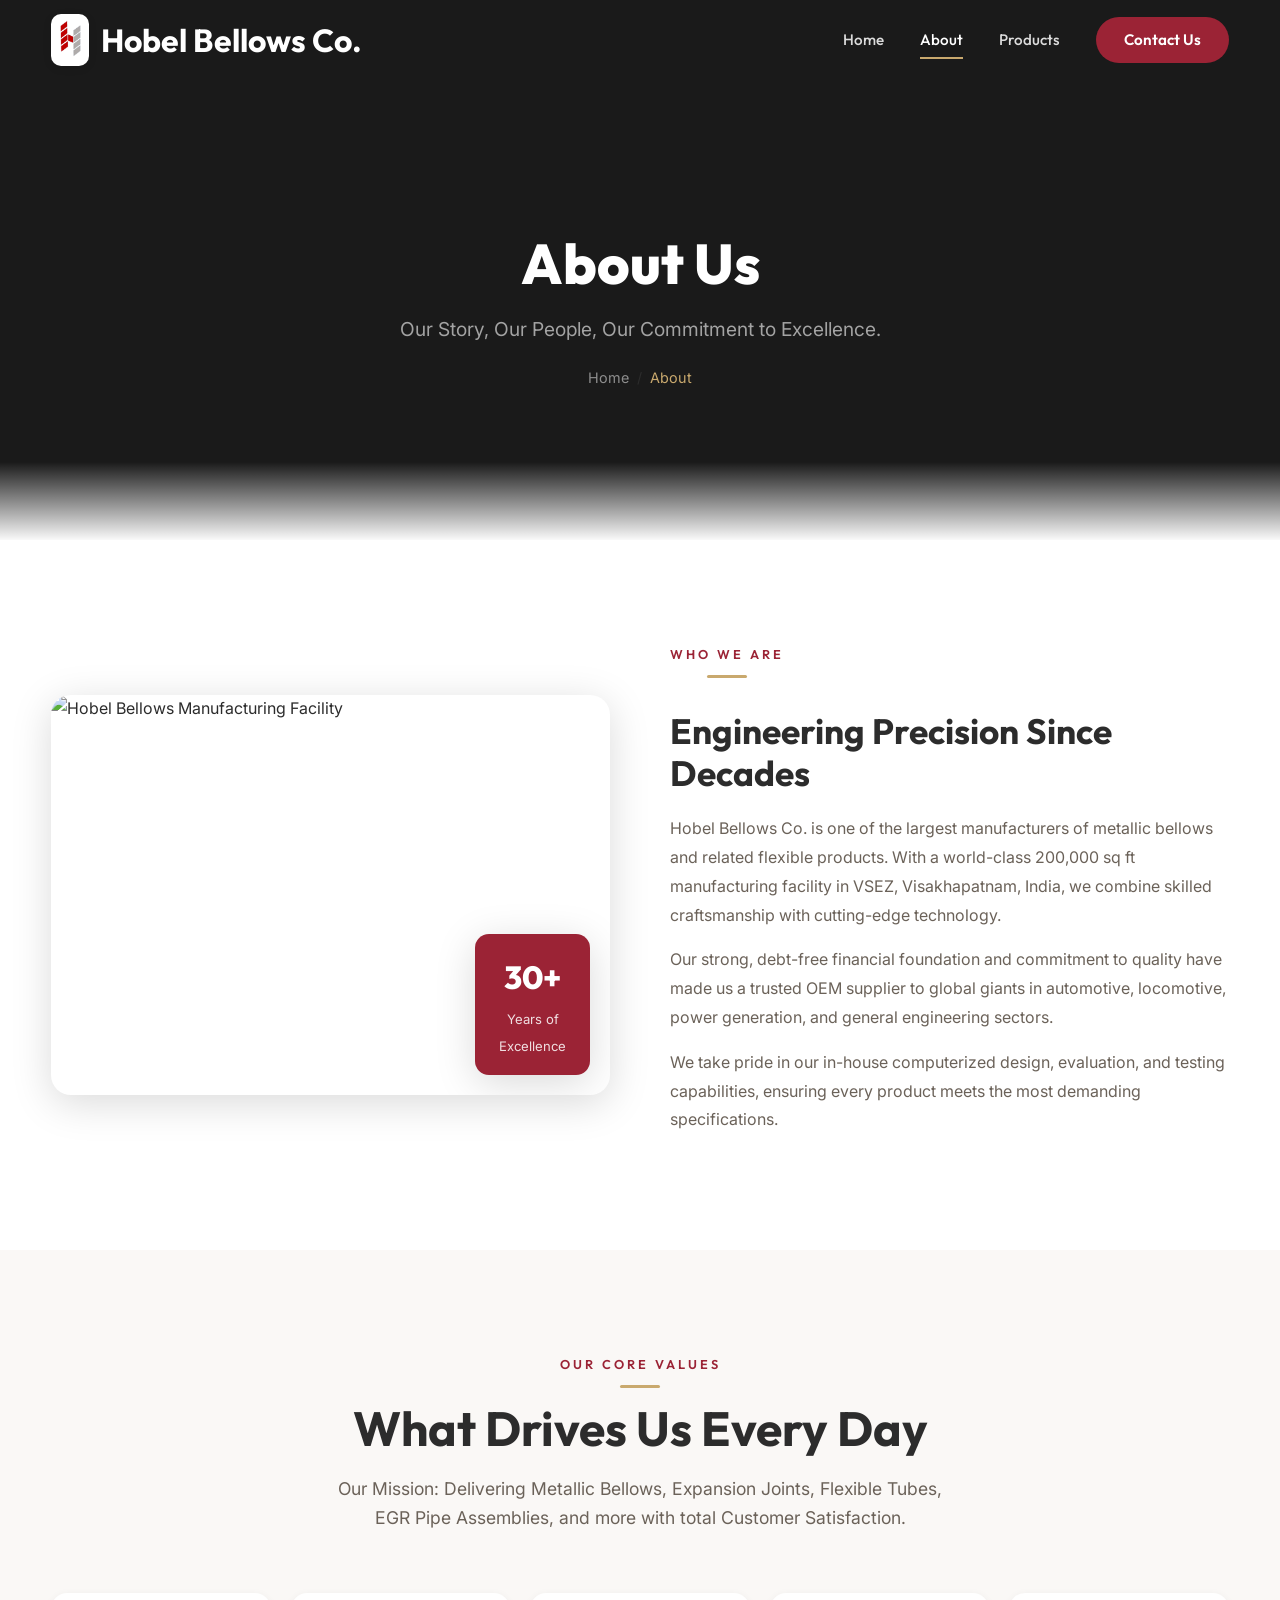
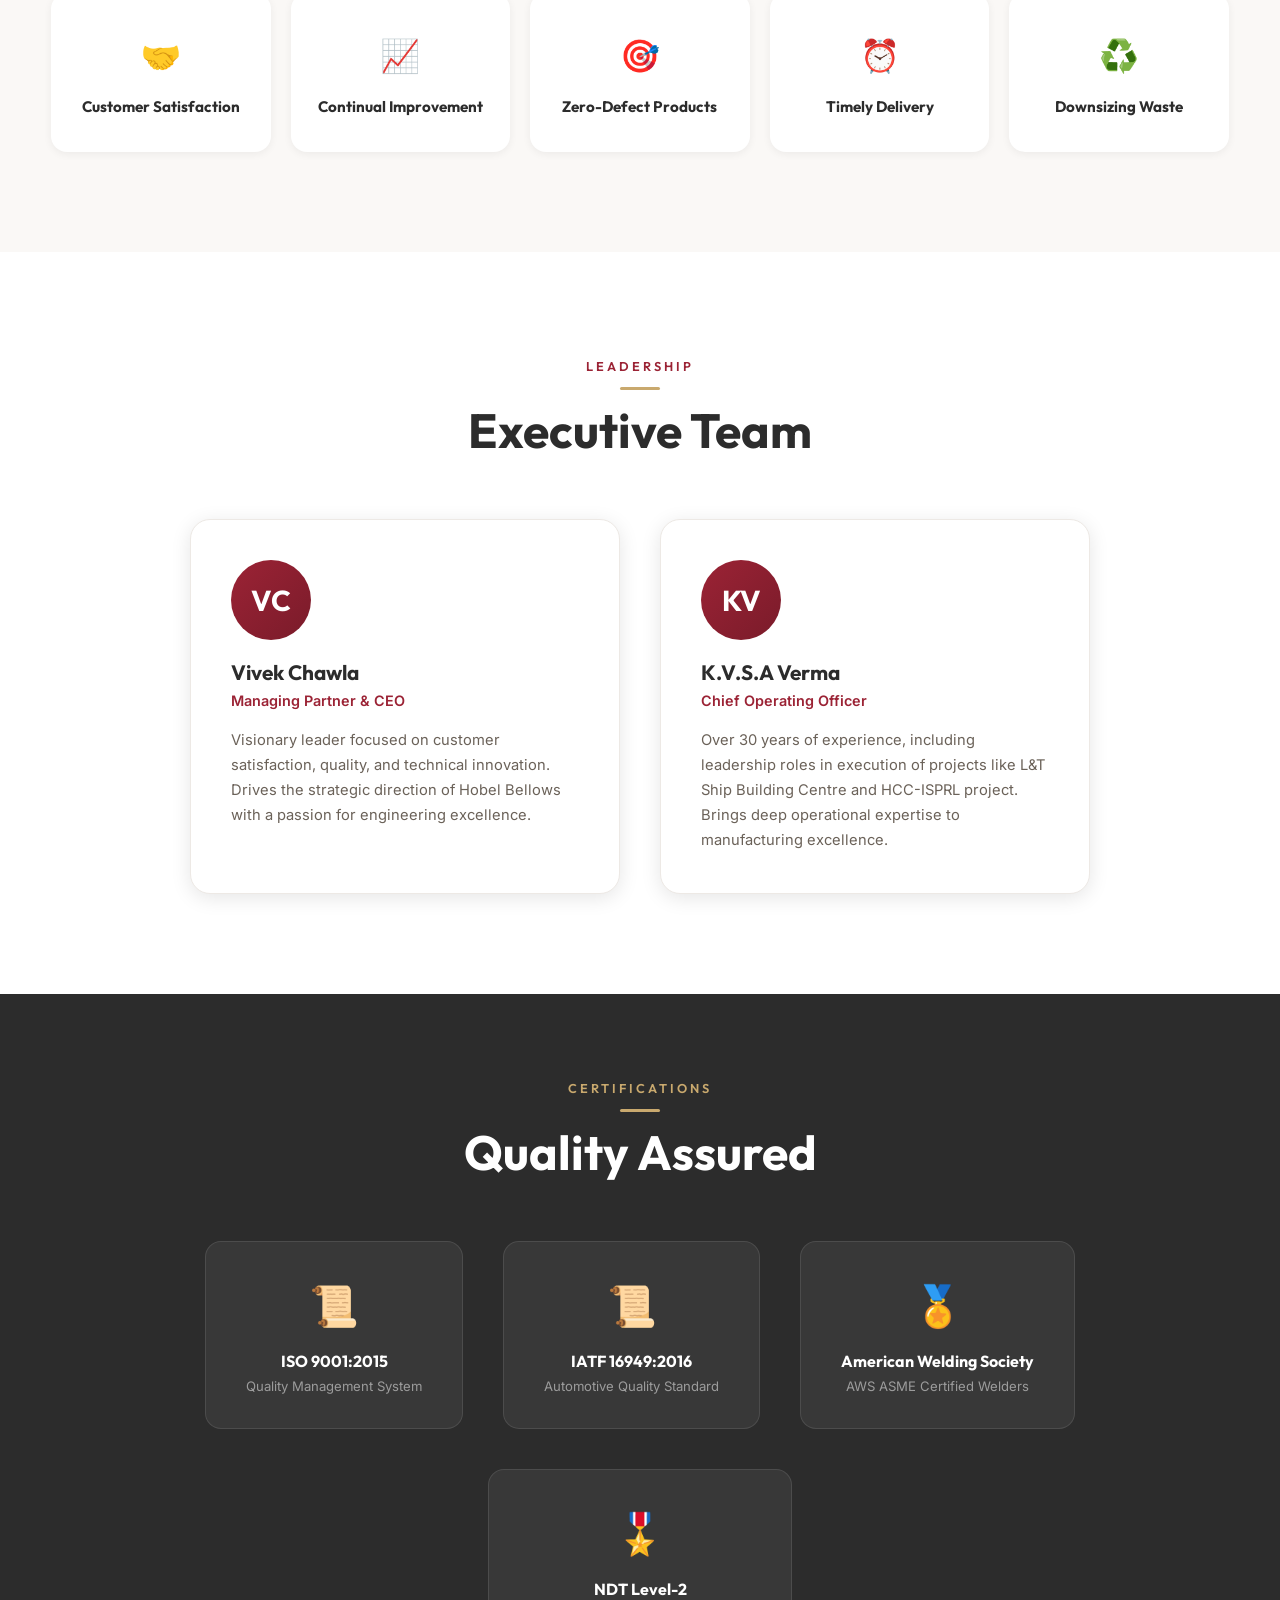
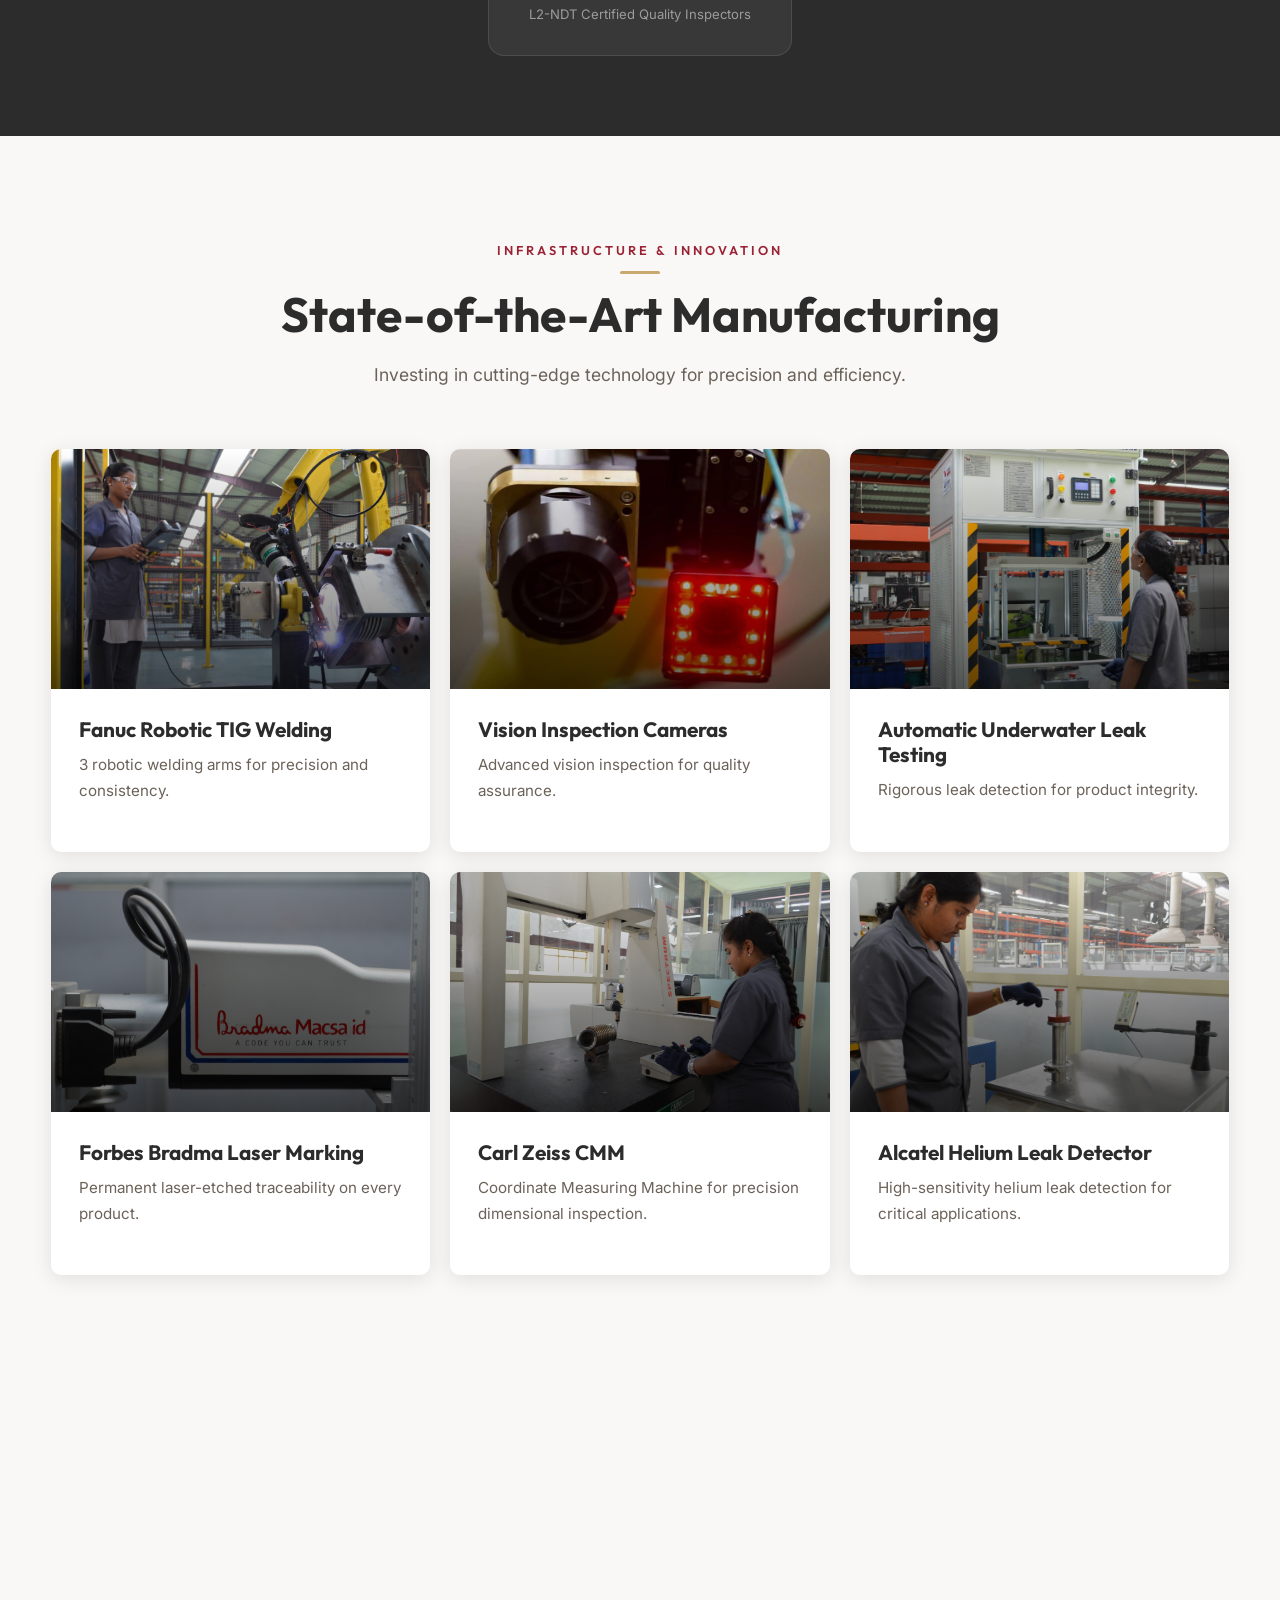
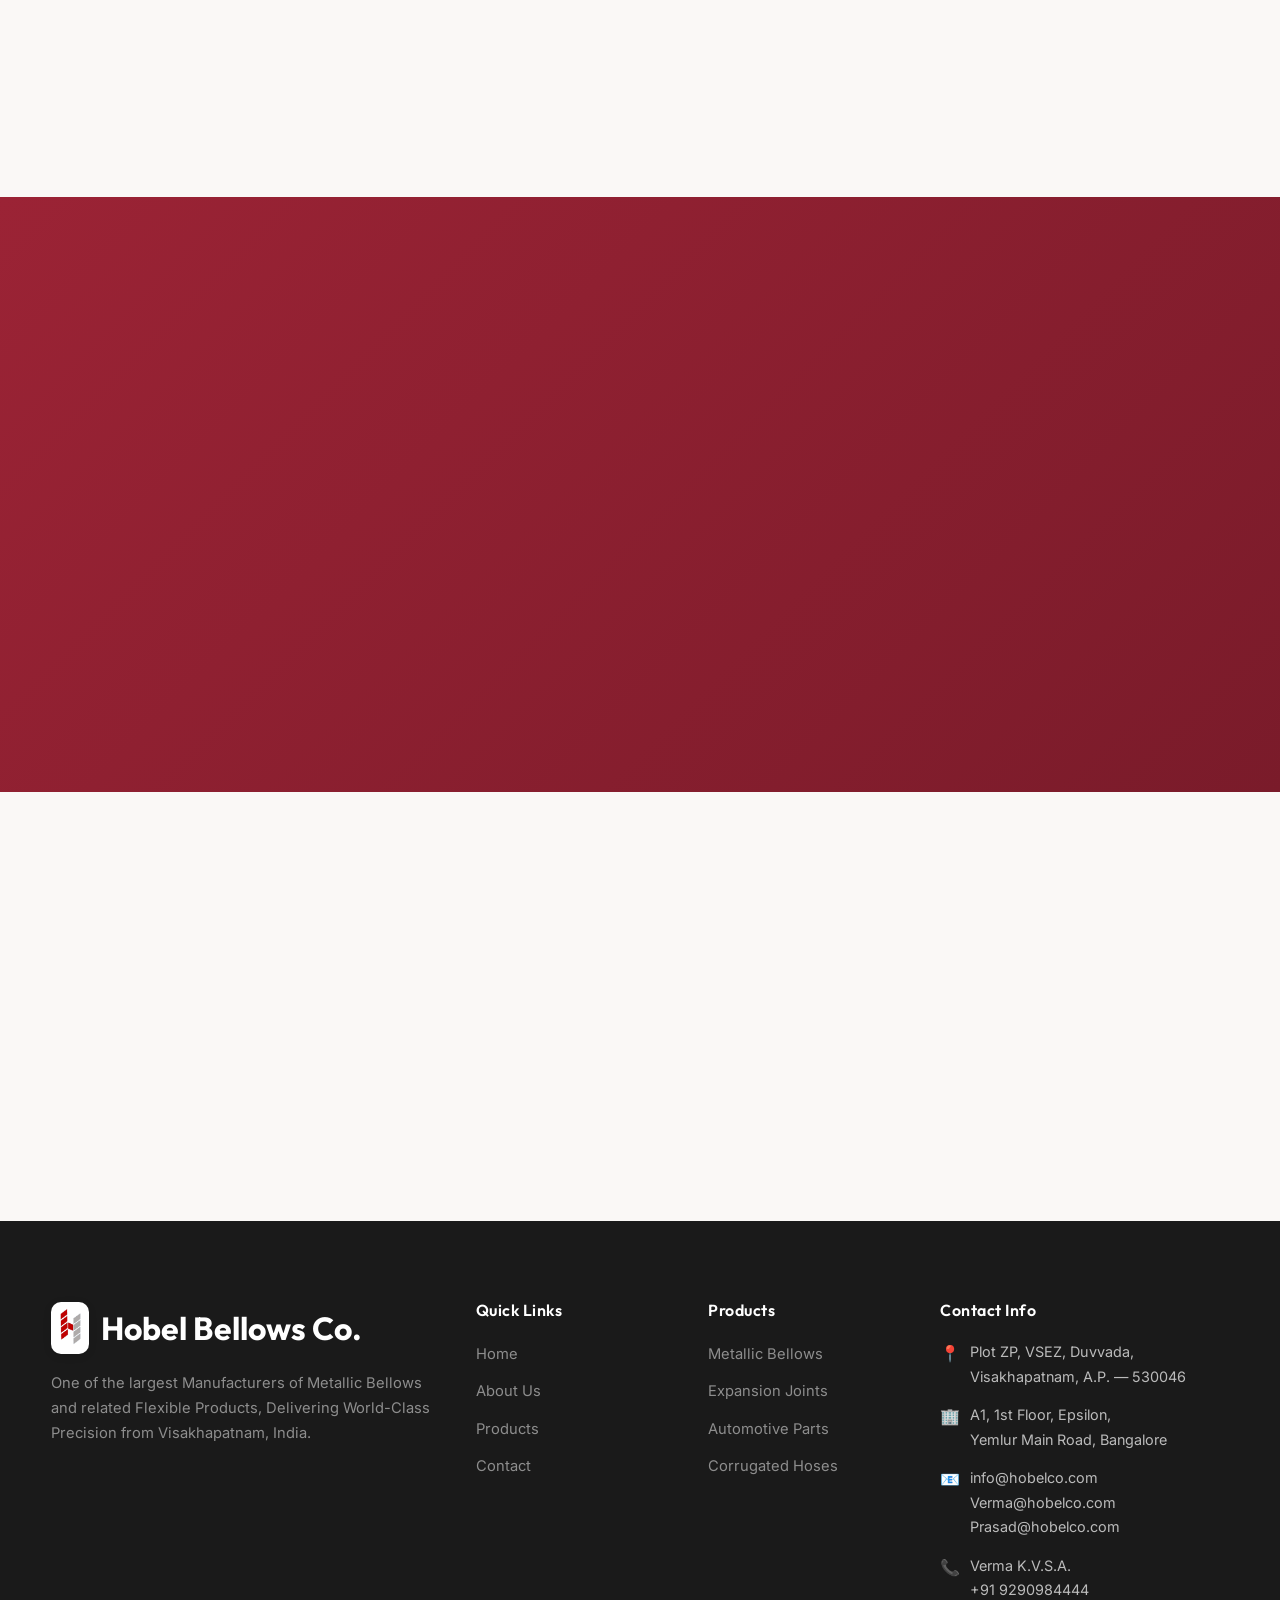
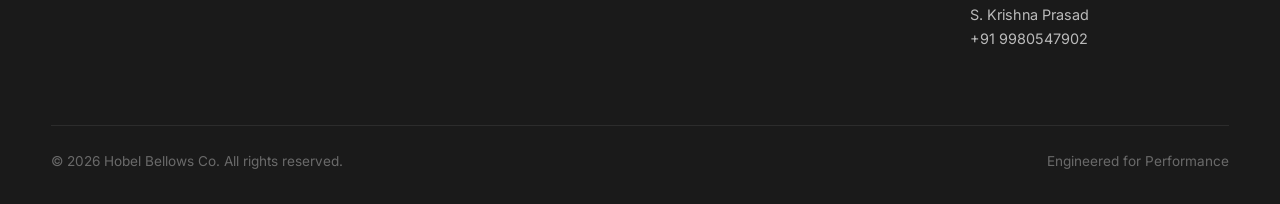
==== commit fb5defe8: "updated website content" ====
--- a/about.html
+++ b/about.html
@@ -166,7 +166,7 @@
     </section>
 
     <!-- ===== INFRASTRUCTURE ===== -->
-    <section class="infrastructure section-padding" id="infrastructure" >
+    <section class="infrastructure section-padding" id="infrastructure">
         <div class="container">
             <div class="section-header reveal">
                 <div class="label">Infrastructure & Innovation</div>
--- a/css/style.css
+++ b/css/style.css
@@ -155,12 +155,13 @@
 /* ==========================================
    NAVBAR
    ========================================== */
-   /* ===== Navbar when hero is visible ===== */
-.navbar.in-hero{
+/* ===== Navbar when hero is visible ===== */
+.navbar.in-hero {
     background: transparent !important;
     box-shadow: none !important;
     backdrop-filter: none !important;
 }
+
 .navbar {
     position: fixed;
     top: 0;
@@ -469,16 +470,16 @@
     flex-wrap: wrap;
 }
 
-.hero-visual{
-    position:absolute;
-    inset:0;
-    width:100%;
-    height:100%;
-    z-index:1;
-    transform:none;
-    filter:none;
-    border-radius:0;
-    background:none;
+.hero-visual {
+    position: absolute;
+    inset: 0;
+    width: 100%;
+    height: 100%;
+    z-index: 1;
+    transform: none;
+    filter: none;
+    border-radius: 0;
+    background: none;
 }
 
 /* ==========================================
@@ -514,7 +515,7 @@
 
 .stat-card::before {
     content: '';
-    position: center;
+    position: absolute;
     top: 0;
     left: 0;
     width: 100%;
@@ -1334,7 +1335,7 @@
 
 .infra-card {
     border-radius: 16px;
-    overflow:hidden;
+    overflow: hidden;
     background: var(--off-white);
     box-shadow: var(--shadow-md);
     transition: transform 0.4s var(--ease), box-shadow 0.4s var(--ease);
@@ -1927,281 +1928,288 @@
         padding: 28px 20px;
     }
 }
+
 /* ===== HERO MEDIA SLIDER ===== */
 
-.hero{
-    position:relative;
-    min-height:100svh;
-    overflow:hidden;
-    background:var(--black);
+.hero {
+    position: relative;
+    min-height: 100svh;
+    overflow: hidden;
+    background: var(--black);
 }
 
 /* background layer */
-.hero-visual{
-    position:absolute;
-    inset:0;
-    z-index:1;
+.hero-visual {
+    position: absolute;
+    inset: 0;
+    z-index: 1;
 }
 
 /* keep text above */
-.hero-content{
-    position:relative;
-    z-index:3;
-    color:white;
+.hero-content {
+    position: relative;
+    z-index: 3;
+    color: white;
 }
 
 /* dark overlay for readability */
-.hero-overlay{
-    position:absolute;
-    inset:0;
-    background:rgba(0,0,0,0.55);
-    z-index:2;
-    pointer-events:none;
+.hero-overlay {
+    position: absolute;
+    inset: 0;
+    background: rgba(0, 0, 0, 0.55);
+    z-index: 2;
+    pointer-events: none;
 }
 
 /* swiper sizing */
 .heroSwiper,
-.heroSwiper .swiper-slide{
-    width:100%;
-    height:100%;
+.heroSwiper .swiper-slide {
+    width: 100%;
+    height: 100%;
 }
 
 /* image & video fit */
 .hero-media,
-.hero-video{
-    width:100%;
-    height:100%;
-    object-fit:cover;
-}
-
-/* navigation arrows hidden */
-/* hide default swiper icon */
+.hero-video {
+    width: 100%;
+    height: 100%;
+    object-fit: cover;
+}
+
+/* Prevent navbar covering hero content */
+.hero .container {
+    padding-top: var(--nav-height);
+}
+
+/* ==========================================
+   HERO NAVIGATION ARROWS
+   ========================================== */
+
+/* Suppress Swiper's default icon characters */
 .swiper-button-next::after,
-.swiper-button-prev::after{
-    display:none;
-}
-
-/* actual arrow button */
-.swiper-button-next,
-.swiper-button-prev{
-    width:60px;
-    height:120px;
-    border-radius:10px;
-    background:rgba(0,0,0,0.45);
-    backdrop-filter:blur(6px);
-    border:1px solid rgba(255, 255, 255, 0.562);
-    display:flex;
-    align-items:center;
-    justify-content:center;
-    position:center;
-    top:50%;
-    transform:translateY(-50%);
-    opacity:0;
-    transition:opacity .25s ease, transform .25s ease, background .25s ease;
-    z-index:5;
-}
-
-/* positions */
-.swiper-button-prev{ left:30px; }
-.swiper-button-next{ right:30px; }
-
-/* arrow symbol */
-.swiper-button-next::before,
-.swiper-button-prev::before{
-    content:"";
-    width:14px;
-    height:14px;
-    border-top:4px solid #fff;
-    border-right:4px solid #fff;
-}
-
-.swiper-button-next::before{ transform:rotate(45deg); }
-.swiper-button-prev::before{ transform:rotate(-135deg); }
-
-/* hover look */
-.swiper-button-next:hover,
-.swiper-button-prev:hover{
-    background:var(--primary);
-    border-color:var(--primary);
-    transform:translateY(-50%) scale(1.5);
-}
-/* Prevent navbar covering hero content */
-.hero .container{
-    padding-top: var(--nav-height);
-}
-.swiper-button-next,
-.swiper-button-prev{
-    width:70px;
-    height:100%;
-    top:0;
-    margin-top:0;
-}
-
-/* invisible hit area */
-.swiper-button-prev{
-    left:0;
-}
-.swiper-button-next{
-    right:0;
-}
-
-/* hide icon */
-.swiper-button-next::after,
-.swiper-button-prev::after{
-    opacity:0.5;
-    transition:opacity .25s ease;
-}
-
-/* only when mouse near edges */
-.swiper-button-next:hover::after,
-.swiper-button-prev:hover::after{
-    opacity:1;
-}
+.swiper-button-prev::after {
+    display: none !important;
+}
+
+/* Button base — vertically centred, pinned to each edge */
+.swiper-button-prev,
+.swiper-button-next {
+    position: absolute;
+    top: 50%;
+    transform: translateY(-50%);
+    z-index: 10;
+    width: 56px;
+    height: 56px;
+    margin: 0;
+    display: flex;
+    align-items: center;
+    justify-content: center;
+    background: none !important;
+    border: none;
+    cursor: pointer;
+    opacity: 0;
+    /* hidden by default; JS or media-query controls */
+    transition: opacity 0.3s ease, transform 0.35s ease;
+}
+
+.swiper-button-prev {
+    left: 28px;
+}
+
+.swiper-button-next {
+    right: 28px;
+}
+
+/* Chevron arrow drawn with ::before */
+.swiper-button-prev::before,
+.swiper-button-next::before {
+    content: '';
+    display: block;
+    width: 22px;
+    height: 22px;
+    border-top: 3px solid rgba(255, 255, 255, 0.5);
+    border-right: 3px solid rgba(255, 255, 255, 0.5);
+    transition: border-color 0.3s ease;
+}
+
+/* Point left */
+.swiper-button-prev::before {
+    transform: rotate(-135deg);
+    margin-left: 6px;
+}
+
+/* Point right */
+.swiper-button-next::before {
+    transform: rotate(45deg);
+    margin-right: 6px;
+}
+
+/* Hover: glide outward + brick-red */
+.swiper-button-prev:hover {
+    transform: translateY(-50%) translateX(-5px);
+}
+
+.swiper-button-next:hover {
+    transform: translateY(-50%) translateX(5px);
+}
+
+.swiper-button-prev:hover::before,
+.swiper-button-next:hover::before {
+    border-color: var(--primary);
+}
+
 /* ===== HERO SLIDER DOTS ===== */
 
-.swiper-pagination{
-    position:absolute;
-    bottom:110px !important;
-    text-align:center;
-    z-index:6;
+.swiper-pagination {
+    position: absolute;
+    bottom: 110px !important;
+    text-align: center;
+    z-index: 6;
 }
 
 /* normal dots */
-.swiper-pagination-bullet{
-    width:9px;
-    height:9px;
-    background:rgba(255,255,255,0.35);
-    opacity:1;
-    margin:10px !important;
-    transition:all .35s ease;
+.swiper-pagination-bullet {
+    width: 9px;
+    height: 9px;
+    background: rgba(255, 255, 255, 0.35);
+    opacity: 1;
+    margin: 10px !important;
+    transition: all .35s ease;
 }
 
 /* active slide dot */
-.swiper-pagination-bullet-active{
-    width:26px;
-    height:9px;
-    border-radius:10px;
-
-}
+.swiper-pagination-bullet-active {
+    width: 26px;
+    height: 9px;
+    border-radius: 10px;
+
+}
+
 /* ===== FORCE HERO DOT COLORS ===== */
 
-.hero .swiper-pagination-bullet{
+.hero .swiper-pagination-bullet {
     background: var(--white) !important;
     opacity: 2;
 }
 
-.hero .swiper-pagination-bullet-active{
+.hero .swiper-pagination-bullet-active {
     background: var(--primary) !important;
 }
+
 /* ===== MOBILE HERO IMAGE CONTROL ===== */
-@media (max-width:768px){
+@media (max-width:768px) {
 
     /* make hero taller for phones */
-    .hero{
+    .hero {
         min-height: 92svh;
     }
 
     /* IMPORTANT: shift visible area */
     .hero-media,
-    .hero-video{
+    .hero-video {
         object-position: 70% center;
     }
 
 }
-@media (max-width:768px){
+
+@media (max-width:768px) {
 
     /* shopfloor view*/
-    .hero-media.Shopfloor{
+    .hero-media.Shopfloor {
         object-position: 80% center;
     }
 
-    /* robotic arm */
-    .hero-media.arm{
+    /* robotic arm — matches class="hero-media Arm" in HTML */
+    .hero-media.Arm {
         object-position: 72% center;
     }
 
-    /* bellows product */
-    .hero-media.bellows{
+    /* bellows product — matches class="hero-media Bellows" in HTML */
+    .hero-media.Bellows {
         object-position: 25% center;
     }
 
-    /* installation / CMM */
-    .hero-media.cmm{
+    /* installation / CMM — matches class="hero-media CMM" in HTML */
+    .hero-media.CMM {
         object-position: 40% center;
     }
 
 }
+
 /* ===== MOBILE HERO LAYOUT FIX ===== */
-@media (max-width:768px){
-    .hero::after{
+@media (max-width:768px) {
+    .hero::after {
         height: 20px;
     }
 
     /* correct hero height for phones */
-    .hero{
+    .hero {
         min-height: calc(100dvh - var(--nav-height));
-        display:flex;
-        align-items:center;
+        display: flex;
+        align-items: center;
     }
 
     /* move content upward */
-    .hero-content{
+    .hero-content {
         padding-top: 120px;
         max-width: 100%;
     }
 
     /* make buttons not push layout */
-    .hero-buttons{
+    .hero-buttons {
         margin-top: 18px;
     }
 
     /* move dots below buttons */
-    .hero .swiper-pagination{
+    .hero .swiper-pagination {
         bottom: 40px !important;
     }
 
 }
-@media (max-width:768px){
-    .hero h1{
+
+@media (max-width:768px) {
+    .hero h1 {
         font-size: 2.2rem;
-        line-height:1.15;
-    }
-
-    .hero p{
+        line-height: 1.15;
+    }
+
+    .hero p {
         font-size: 0.95rem;
-        line-height:1.6;
-    }
-}/* ===== MOBILE LANDSCAPE HERO FIX ===== */
-@media (max-height:500px) and (orientation:landscape){
+        line-height: 1.6;
+    }
+}
+
+/* ===== MOBILE LANDSCAPE HERO FIX ===== */
+@media (max-height:500px) and (orientation:landscape) {
 
     /* hero must stop behaving like fullscreen */
-    .hero{
+    .hero {
         min-height: auto;
         height: 100dvh;
         padding-top: var(--nav-height);
     }
 
     /* make slider fit the available height */
-    .hero-visual{
+    .hero-visual {
         top: var(--nav-height);
         height: calc(100dvh - var(--nav-height));
     }
 
     /* compress text block */
-    .hero-content{
+    .hero-content {
         padding-top: 20px;
         max-width: 520px;
     }
 
     /* smaller heading */
-    .hero h1{
+    .hero h1 {
         font-size: 2rem;
         line-height: 1.15;
         margin-bottom: 8px;
     }
 
     /* shrink paragraph */
-    .hero p{
+    .hero p {
         font-size: 0.9rem;
         line-height: 1.4;
         margin-bottom: 12px;
@@ -2209,202 +2217,251 @@
     }
 
     /* compact buttons */
-    .hero-buttons .btn{
+    .hero-buttons .btn {
         padding: 10px 22px;
         font-size: 0.9rem;
     }
 
     /* hide the badge (it consumes vertical space) */
-    .hero-badge{
-        display:none;
+    .hero-badge {
+        display: none;
     }
 
     /* move pagination up */
-    .hero .swiper-pagination{
+    .hero .swiper-pagination {
         bottom: 8px !important;
     }
 
     /* reduce gradient */
-    .hero::after{
-        height:40px;
-    }
-
-}
-@media (max-height:500px) and (orientation:landscape){
-    .hero-media{
+    .hero::after {
+        height: 40px;
+    }
+
+}
+
+@media (max-height:500px) and (orientation:landscape) {
+    .hero-media {
         object-position: center 40%;
     }
 }
+
 /* ===== INFRASTRUCTURE FEATURE CARDS ===== */
 
-.infrastructure{
-    background:var(--gray-50);
+.infrastructure {
+    background: var(--gray-50);
 }
 
 /* grid */
-.infra-grid{
-    display:grid;
-    grid-template-columns:repeat(3,1fr);
-    gap:34px;
+.infra-grid {
+    display: grid;
+    grid-template-columns: repeat(3, 1fr);
+    gap: 34px;
 }
 
 /* card */
-.infra-card{
-    background:transparent;
-    border-radius:22px;
-    overflow:hidden;
-    transition:all .35s var(--ease);
+.infra-card {
+    background: transparent;
+    border-radius: 22px;
+    overflow: hidden;
+    transition: all .35s var(--ease);
 }
 
 /* image section (TOP) */
-.infra-img{
-    height:230px;
-    overflow:hidden;
-    position:relative;
-    border-radius:22px 22px 0 0;
-}
-
-.infra-img img{
-    width:100%;
-    height:100%;
-    object-fit:cover;
-    transition:transform .7s ease, filter .5s ease;
+.infra-img {
+    height: 230px;
+    overflow: hidden;
+    position: relative;
+    border-radius: 22px 22px 0 0;
+}
+
+.infra-img img {
+    width: 100%;
+    height: 100%;
+    object-fit: cover;
+    transition: transform .7s ease, filter .5s ease;
 }
 
 /* subtle dark overlay for readability */
-.infra-img::after{
-    content:"";
-    position:absolute;
-    inset:0;
-    background:linear-gradient(to bottom, transparent 60%, rgba(0,0,0,.25));
+.infra-img::after {
+    content: "";
+    position: absolute;
+    inset: 0;
+    background: linear-gradient(to bottom, transparent 60%, rgba(0, 0, 0, .25));
 }
 
 /* hover zoom */
-.infra-card:hover .infra-img img{
-    transform:scale(1.12);
+.infra-card:hover .infra-img img {
+    transform: scale(1.12);
 }
 
 /* bottom text panel */
-.infra-body{
-    background:var(--white);
-    padding:24px 24px 26px;
-    border-radius:0 0 22px 22px;
-    box-shadow:var(--shadow-md);
+.infra-body {
+    background: var(--white);
+    padding: 24px 24px 26px;
+    border-radius: 0 0 22px 22px;
+    box-shadow: var(--shadow-md);
 }
 
 /* title */
-.infra-body h4{
-    font-family:'Outfit',sans-serif;
-    font-size:1.15rem;
-    font-weight:700;
-    color:var(--charcoal);
-    margin-bottom:8px;
+.infra-body h4 {
+    font-family: 'Outfit', sans-serif;
+    font-size: 1.15rem;
+    font-weight: 700;
+    color: var(--charcoal);
+    margin-bottom: 8px;
 }
 
 /* description */
-.infra-body p{
-    font-size:.95rem;
-    color:var(--gray-600);
-    line-height:1.7;
+.infra-body p {
+    font-size: .95rem;
+    color: var(--gray-600);
+    line-height: 1.7;
 }
 
 /* card hover elevation */
-.infra-card:hover{
-    transform:translateY(-10px);
+.infra-card:hover {
+    transform: translateY(-10px);
 }
 
 /* tablet */
-@media(max-width:1024px){
-    .infra-grid{
-        grid-template-columns:repeat(2,1fr);
+@media(max-width:1024px) {
+    .infra-grid {
+        grid-template-columns: repeat(2, 1fr);
     }
 }
 
 /* mobile */
-@media(max-width:768px){
-    .infra-grid{
-        grid-template-columns:1fr;
-    }
-
-    .infra-img{
-        height:200px;
-    }
-}
+@media(max-width:768px) {
+    .infra-grid {
+        grid-template-columns: 1fr;
+    }
+
+    .infra-img {
+        height: 200px;
+    }
+}
+
 /* ===== INFRASTRUCTURE (MATCH PRODUCTS OVERVIEW) ===== */
 
-.infrastructure{
+.infrastructure {
     background: var(--off-white);
 }
 
-.infra-grid{
-    display:grid;
-    grid-template-columns:repeat(3,1fr);
-    gap:20px;
-}
-
-.infra-card{
-    border-radius:10px;
-    overflow:hidden;
-    background:var(--white);
-    box-shadow:var(--shadow-md);
+.infra-grid {
+    display: grid;
+    grid-template-columns: repeat(3, 1fr);
+    gap: 20px;
+}
+
+.infra-card {
+    border-radius: 10px;
+    overflow: hidden;
+    background: var(--white);
+    box-shadow: var(--shadow-md);
     transition: transform 0.4s var(--ease), box-shadow 0.4s var(--ease);
     position: relative;
 }
 
-.infra-card:hover{
-    transform:translateY(-10px);
-    box-shadow:var(--shadow-xl);
-}
-
-.infra-card-img{
+.infra-card:hover {
+    transform: translateY(-10px);
+    box-shadow: var(--shadow-xl);
+}
+
+.infra-card-img {
     height: 240px;
-    overflow:hidden;
-    position:relative;
-}
-
-.infra-card-img img{
-    width:100%;
-    height:100%;
-    object-fit:cover;
-    transition:transform 0.5s var(--ease);
-}
-
-.infra-card:hover .infra-card-img img{
-    transform:scale(1.08);
-}
-
-.infra-card-img .overlay{
-    position:absolute;
-    inset:0;
-    background:linear-gradient(to top, rgba(0,0,0,.6), transparent);
-}
-
-.infra-card-body{
-    padding:28px;
-}
-
-.infra-card-body h3{
-    font-size:1.3rem;
-    font-weight:700;
-    color:var(--charcoal);
-    margin-bottom:10px;
-}
-
-.infra-card-body p{
-    font-size:0.95rem;
-    color:var(--gray-600);
-    margin-bottom:20px
+    overflow: hidden;
+    position: relative;
+}
+
+.infra-card-img img {
+    width: 100%;
+    height: 100%;
+    object-fit: cover;
+    transition: transform 0.5s var(--ease);
+}
+
+.infra-card:hover .infra-card-img img {
+    transform: scale(1.08);
+}
+
+.infra-card-img .overlay {
+    position: absolute;
+    inset: 0;
+    background: linear-gradient(to top, rgba(0, 0, 0, .6), transparent);
+}
+
+.infra-card-body {
+    padding: 28px;
+}
+
+.infra-card-body h3 {
+    font-size: 1.3rem;
+    font-weight: 700;
+    color: var(--charcoal);
+    margin-bottom: 10px;
+}
+
+.infra-card-body p {
+    font-size: 0.95rem;
+    color: var(--gray-600);
+    margin-bottom: 20px
 }
 
 /* responsive */
-@media(max-width:1024px){
-    .infra-grid{
-        grid-template-columns:repeat(2,1fr);
-    }
-}
-
-@media(max-width:768px){
-    .infra-grid{
-        grid-template-columns:1fr;
+@media(max-width:1024px) {
+    .infra-grid {
+        grid-template-columns: repeat(2, 1fr);
+    }
+}
+
+@media(max-width:768px) {
+    .infra-grid {
+        grid-template-columns: 1fr;
+    }
+}
+
+/* ==========================================
+   HERO ARROW — VISIBILITY PER DEVICE
+   Desktop (fine pointer)  : JS edge-detection controls opacity
+   Tablet / landscape      : always visible
+   Mobile portrait ≤768px  : hidden
+   ========================================== */
+
+/* Touch / coarse-pointer devices in landscape or desktop-view: always show */
+@media (hover: none) and (pointer: coarse) {
+
+    .hero .swiper-button-prev,
+    .hero .swiper-button-next {
+        opacity: 1 !important;
+    }
+}
+
+/* Mobile PORTRAIT only — hide arrows */
+@media (max-width: 768px) and (orientation: portrait) {
+
+    .hero .swiper-button-prev,
+    .hero .swiper-button-next {
+        display: none !important;
+    }
+}
+
+/* ==========================================
+   TOUCH DEVICES — HERO CONTENT ADJUSTMENTS
+   ========================================== */
+@media (hover: none) and (pointer: coarse) {
+
+    /* CTA buttons always visible on touch */
+    .hero-buttons {
+        display: flex !important;
+    }
+
+    /* breathing room */
+    .hero-content {
+        padding-bottom: 40px;
+    }
+
+    /* pagination dots above fold */
+    .hero .swiper-pagination {
+        bottom: 35px !important;
     }
 }
